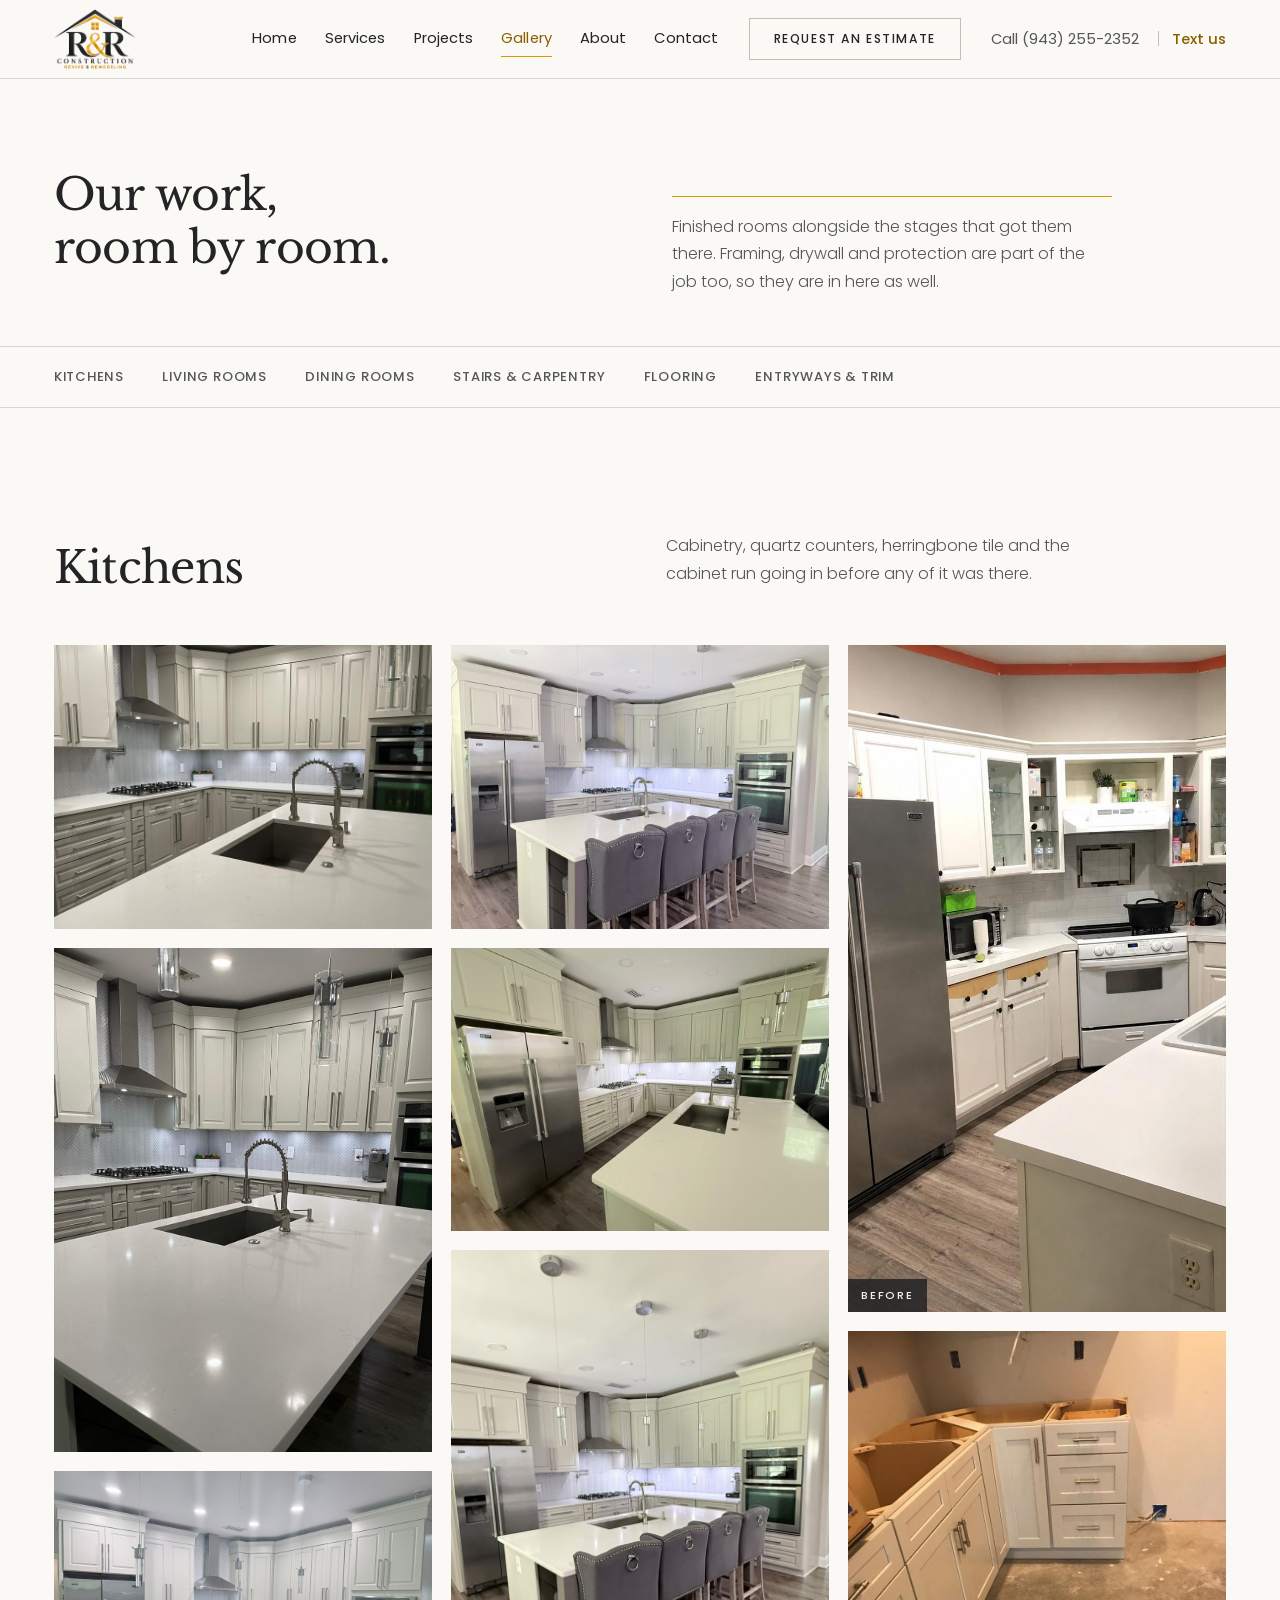
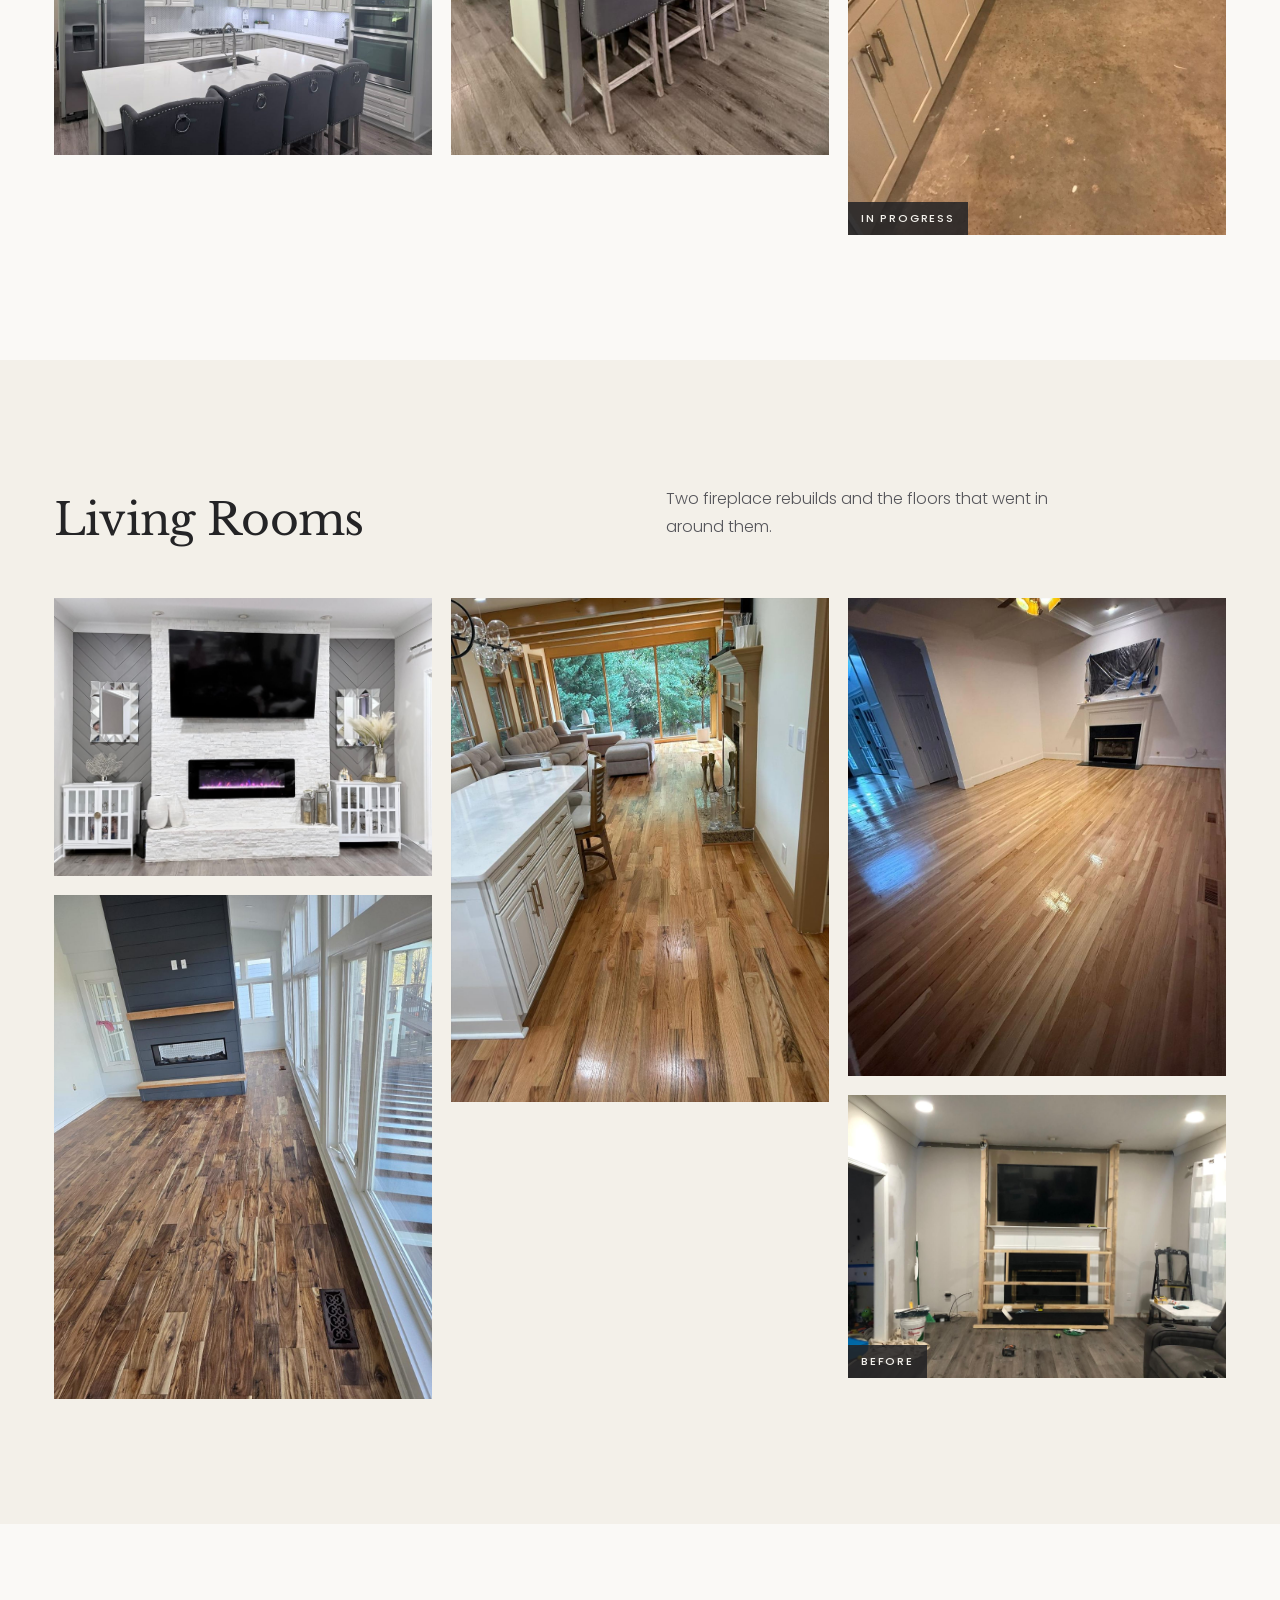
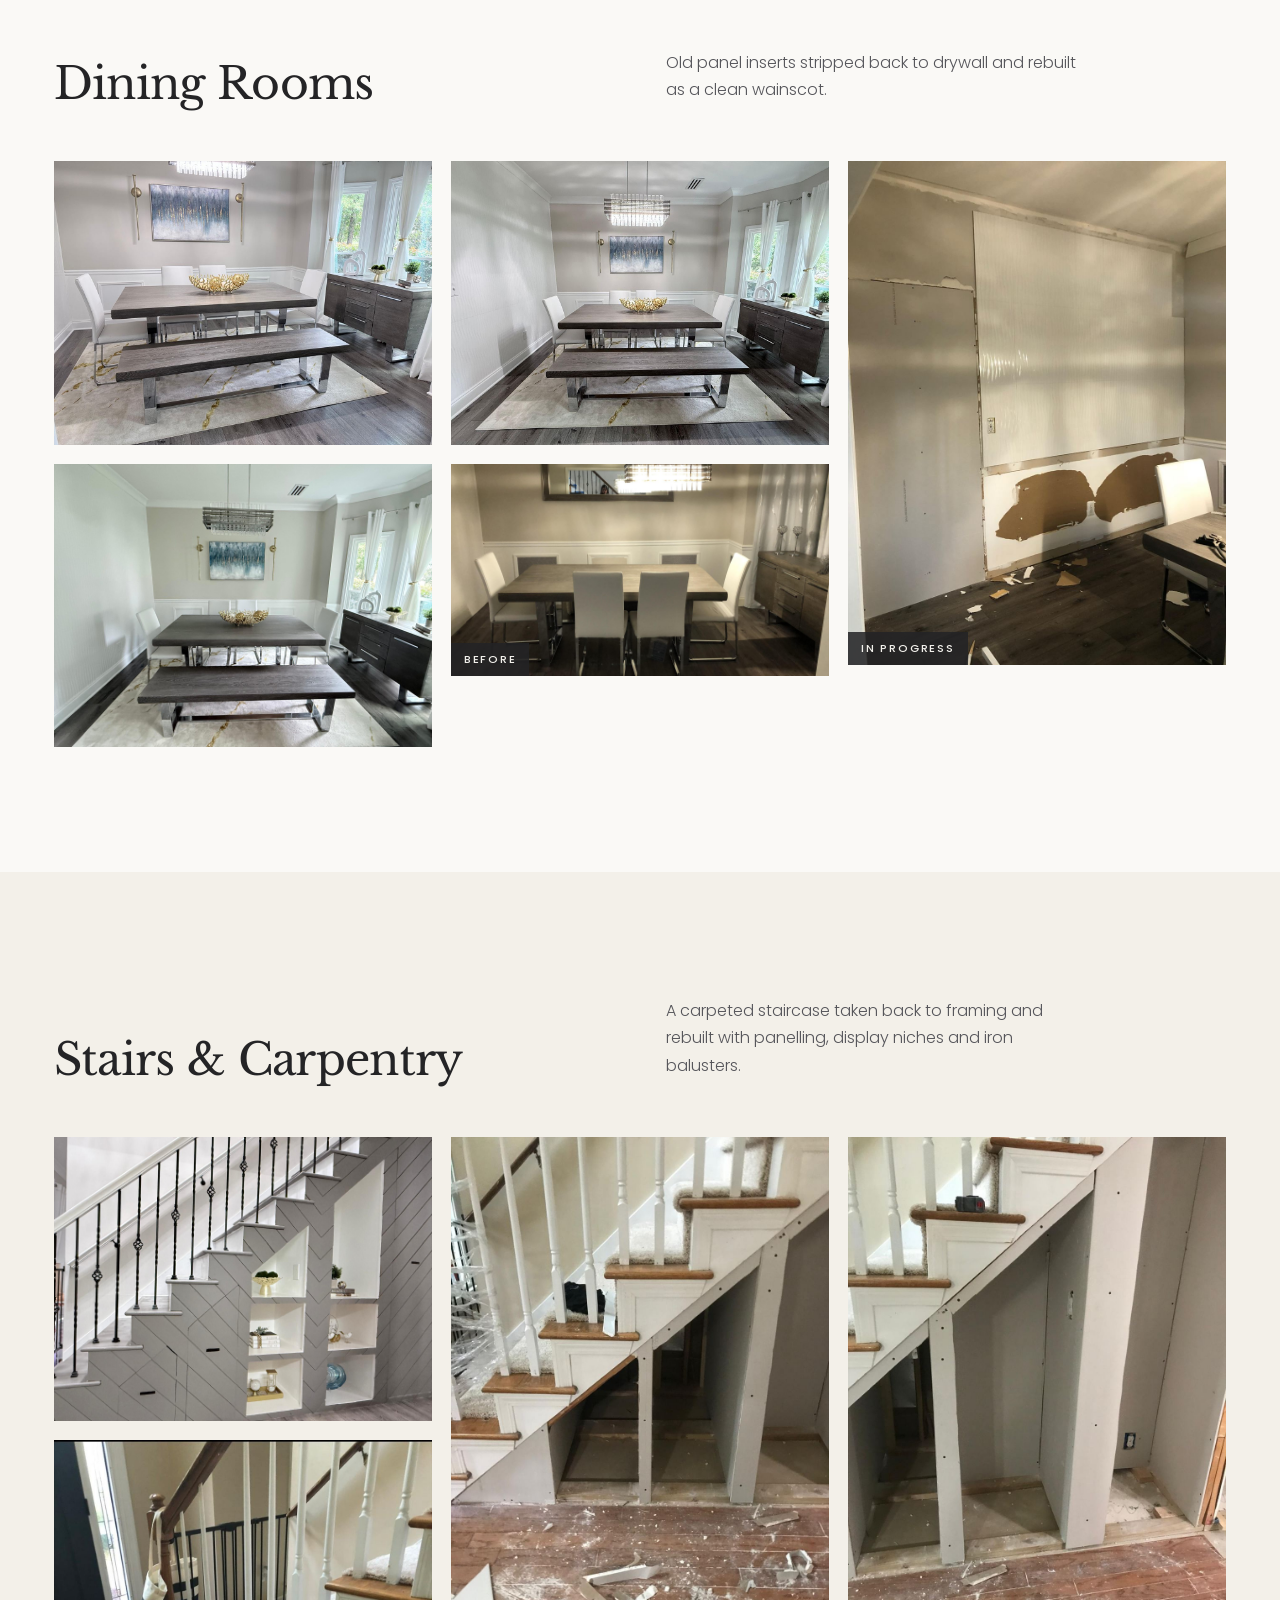
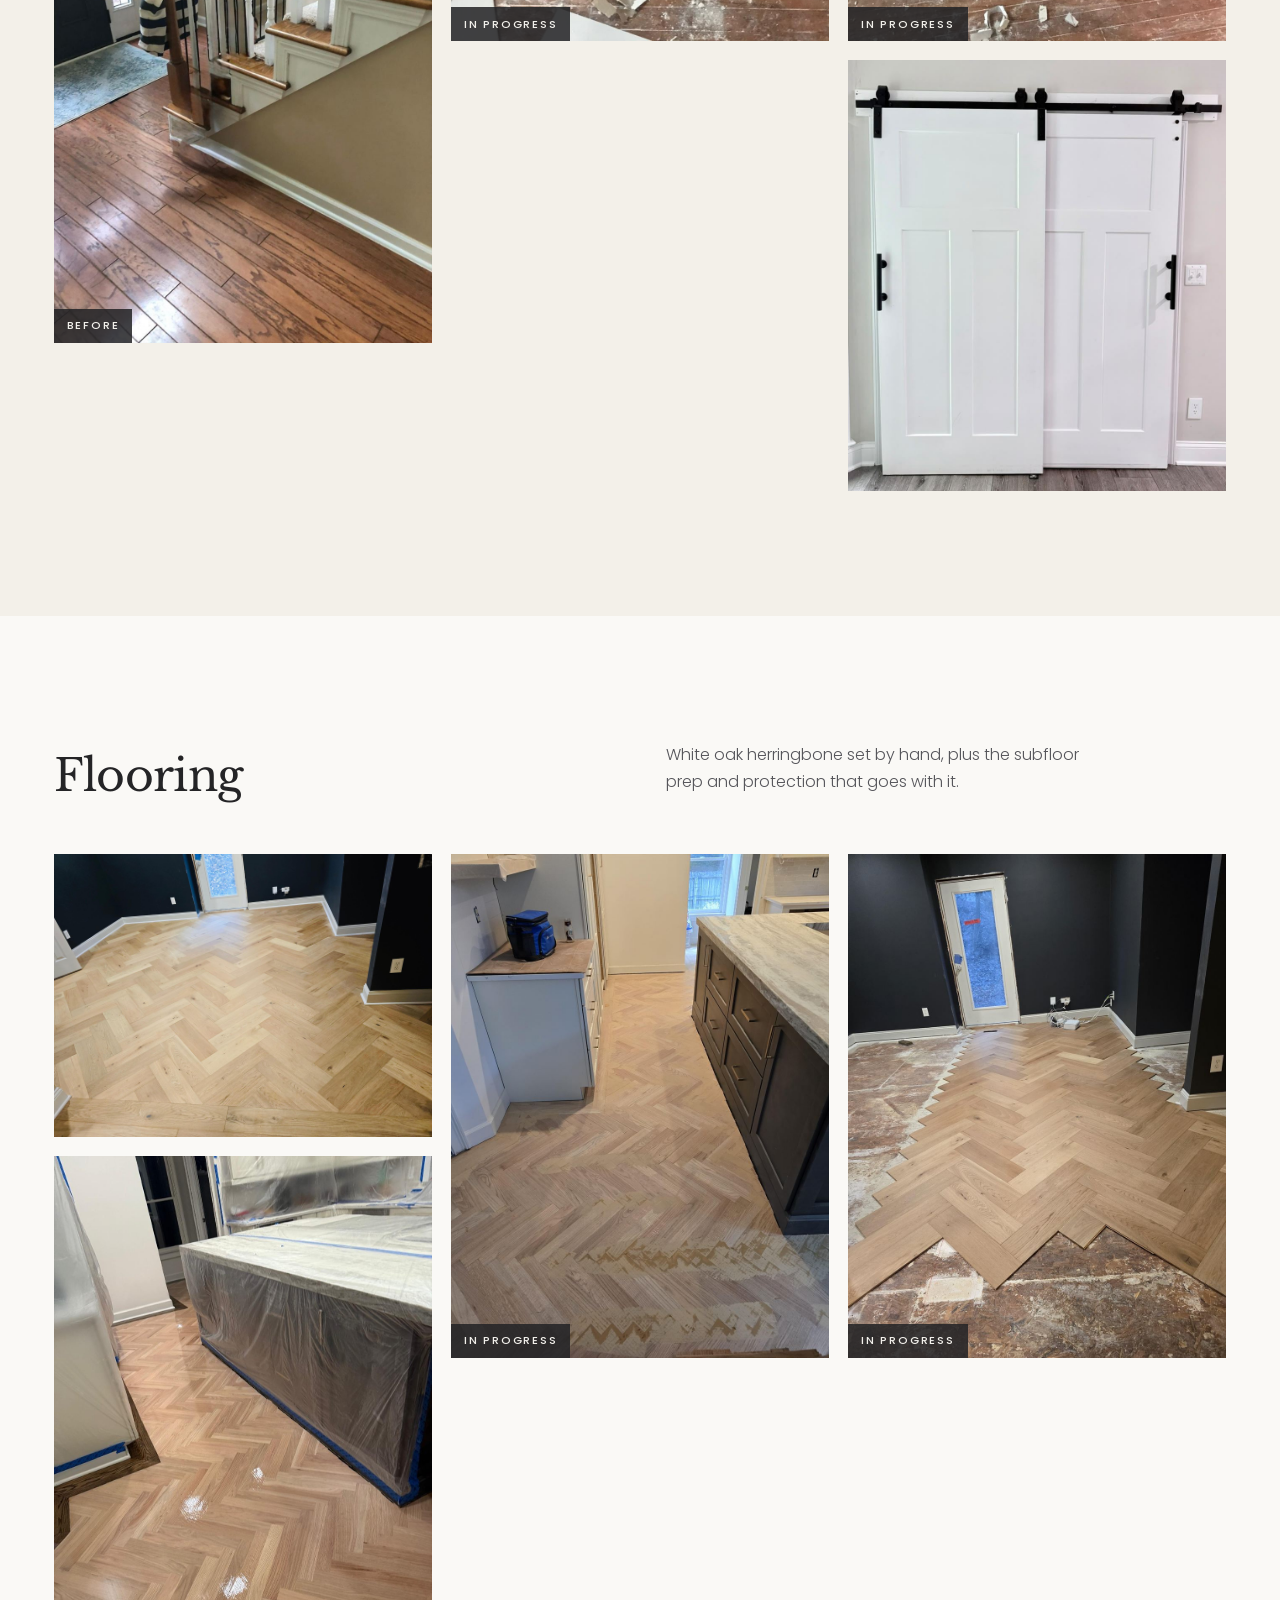
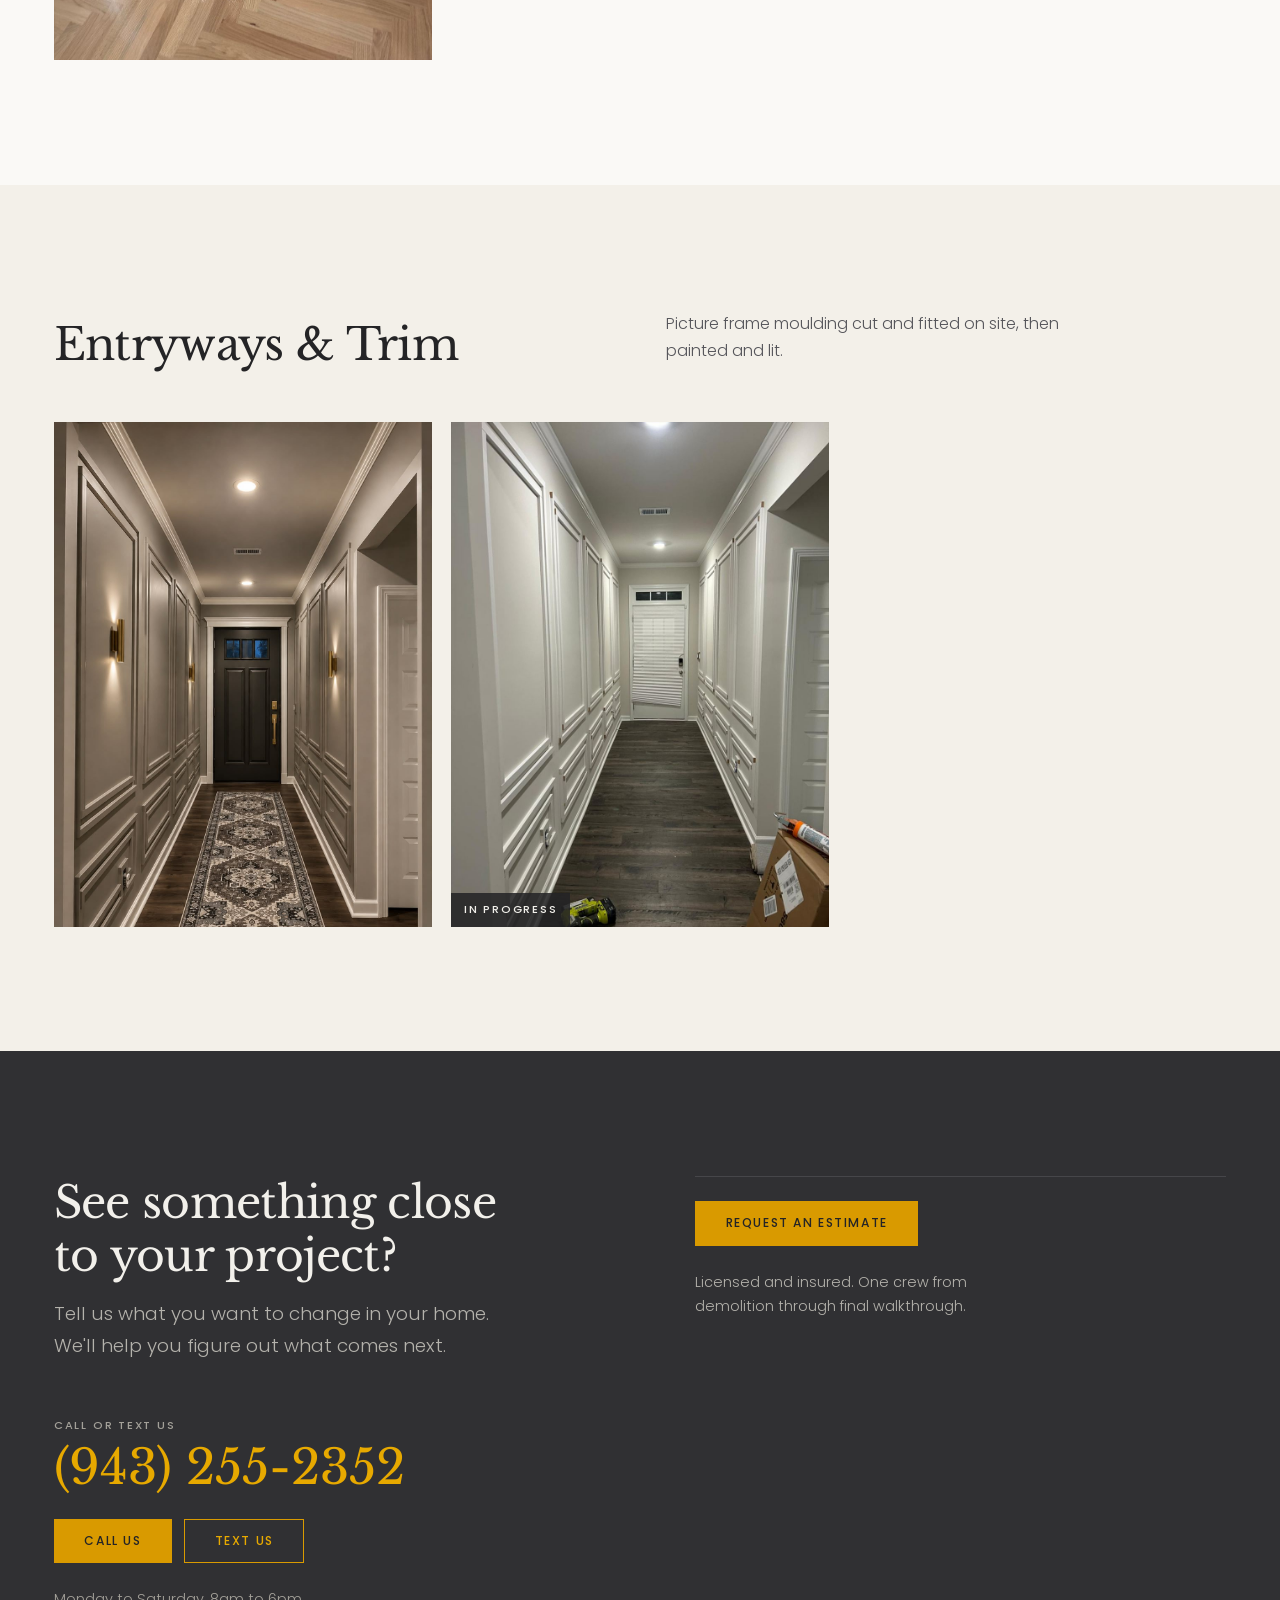
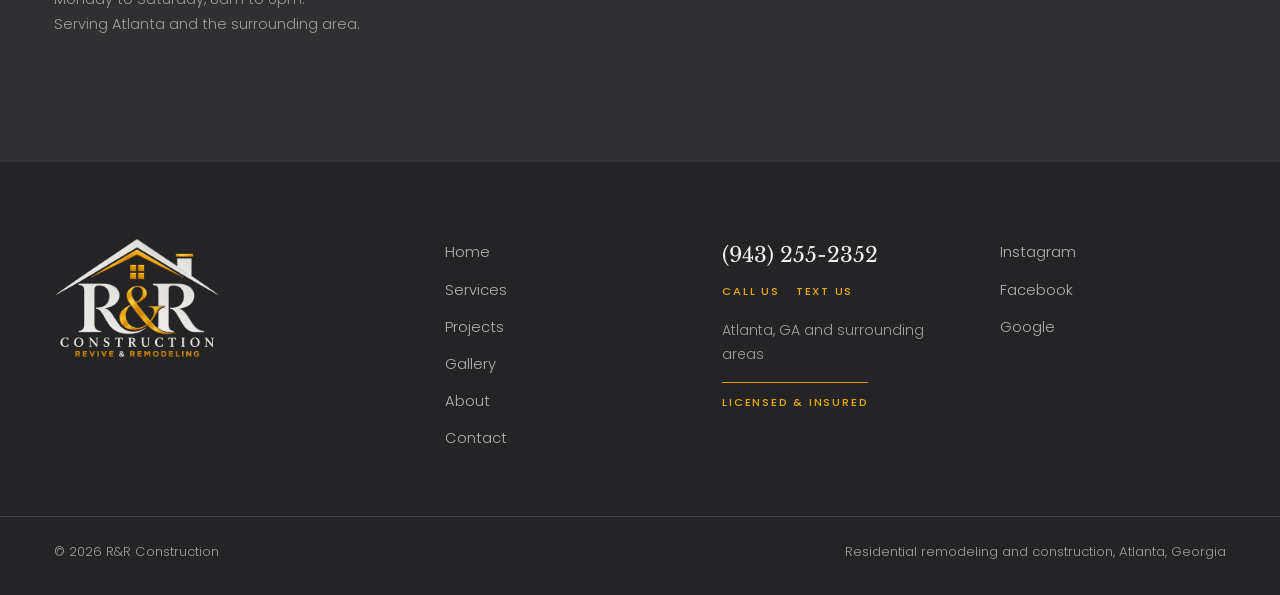
==== gallery.html @ c8d2b0c2 "Build the R&R Construction site Static marketing site for a residential remodeling contractor in Atl" ====
<!DOCTYPE html>
<html lang="en">
<head>
<meta charset="utf-8">
<meta name="viewport" content="width=device-width, initial-scale=1">
<title>Gallery | R&amp;R Construction, Atlanta GA</title>
<meta name="description" content="Kitchens, living rooms, dining rooms, stairs, carpentry and flooring completed by R&amp;R Construction across Atlanta and the surrounding area.">
<meta name="theme-color" content="#242426">
<link rel="canonical" href="https://www.rrconstruction-atlanta.com/gallery.html">

<meta property="og:type" content="website">
<meta property="og:title" content="Gallery | R&amp;R Construction, Atlanta GA">
<meta property="og:description" content="Finished work and work in progress, grouped by room.">
<meta property="og:image" content="assets/img/logo/og-card.png">
<meta property="og:image:width" content="1200">
<meta property="og:image:height" content="630">
<meta name="twitter:card" content="summary_large_image">

<link rel="icon" href="assets/img/favicon.svg" type="image/svg+xml">

<link rel="preconnect" href="https://fonts.googleapis.com">
<link rel="preconnect" href="https://fonts.gstatic.com" crossorigin>
<link rel="stylesheet" href="https://fonts.googleapis.com/css2?family=Libre+Baskerville:ital,wght@0,400;0,700;1,400&amp;family=Poppins:wght@300;400;500;600&amp;display=swap">

<link rel="stylesheet" href="assets/css/tokens.css">
<link rel="stylesheet" href="assets/css/base.css">
<link rel="stylesheet" href="assets/css/components.css">
<link rel="stylesheet" href="assets/css/sections.css">
<link rel="stylesheet" href="assets/css/gallery.css">

<script>document.documentElement.classList.add('js');</script>
</head>

<body>

<!-- Intro. Shown once per session, so arriving here from the home
     page does not replay it. See index.html for the full note. -->
<div class="intro" data-intro aria-hidden="true">
  <div class="intro__inner">
    <img class="intro__logo" src="assets/img/logo/rr-logo.png" alt=""
         width="700" height="504" fetchpriority="high" decoding="async">
    <p class="intro__line" data-intro-line>Letting the paint dry.</p>
    <div class="intro__rule">
      <span class="intro__fill" data-intro-fill></span>
    </div>
  </div>
</div>

<a class="skip-link" href="#main">Skip to content</a>

<header class="site-header is-scrolled" id="siteHeader" data-header data-header-static>
  <div class="site-header__inner">

    <a class="logo" href="index.html" aria-label="R&amp;R Construction, home">
      <img src="assets/img/logo/rr-logo.png" alt=""
           width="700" height="504" decoding="async">
    </a>

    <nav class="nav" id="primaryNav" aria-label="Primary">
      <ul class="nav__list">
        <li><a class="nav__link" href="index.html">Home</a></li>
        <li><a class="nav__link" href="index.html#services">Services</a></li>
        <li><a class="nav__link" href="index.html#projects">Projects</a></li>
        <li><a class="nav__link is-current" href="gallery.html" aria-current="page">Gallery</a></li>
        <li><a class="nav__link" href="index.html#about">About</a></li>
        <li><a class="nav__link" href="index.html#contact">Contact</a></li>
      </ul>
      <a class="btn btn--ghost nav__cta" href="index.html#contact">Request an Estimate</a>
      <span class="nav__reach">
        <a class="nav__phone" href="tel:+19432552352">Call (943) 255-2352</a>
        <a class="nav__phone nav__phone--sms" href="sms:+19432552352">Text us</a>
      </span>
    </nav>

    <button class="nav-toggle" type="button" aria-expanded="false" aria-controls="primaryNav" data-nav-toggle>
      <span class="nav-toggle__bars" aria-hidden="true"><i></i><i></i><i></i></span>
      <span class="visually-hidden" data-nav-label>Open menu</span>
    </button>

  </div>
</header>

<main id="main">

  <!-- ============================================================
       PAGE HEAD
       ============================================================ -->
  <section class="gal-head" aria-labelledby="gal-title">
    <div class="container gal-head__inner">
      <h1 class="gal-head__title" id="gal-title" data-reveal>Our work, room by room.</h1>
      <div class="gal-head__body">
        <span class="rule" data-rule></span>
        <p data-reveal data-reveal-delay="1">
          Finished rooms alongside the stages that got them there. Framing, drywall and
          protection are part of the job too, so they are in here as well.
        </p>
      </div>
    </div>
  </section>

  <!-- Jump index -->
  <nav class="gal-index" aria-label="Gallery sections">
    <div class="container">
      <ul>
        <li><a href="#kitchens">Kitchens</a></li>
        <li><a href="#living">Living Rooms</a></li>
        <li><a href="#dining">Dining Rooms</a></li>
        <li><a href="#carpentry">Stairs &amp; Carpentry</a></li>
        <li><a href="#flooring">Flooring</a></li>
        <li><a href="#entry">Entryways &amp; Trim</a></li>
      </ul>
    </div>
  </nav>


  <!-- ============================================================
       KITCHENS
       ============================================================ -->
  <section class="section gal-group" id="kitchens" aria-labelledby="kitchens-title">
    <div class="container">
      <div class="gal-group__head">
        <h2 class="gal-group__title" id="kitchens-title" data-reveal>Kitchens</h2>
        <p class="gal-group__note" data-reveal data-reveal-delay="1">
          Cabinetry, quartz counters, herringbone tile and the cabinet run going in before any
          of it was there.
        </p>
      </div>

      <ul class="gal-grid" data-lightbox-group="Kitchens">
        <li class="gal-item">
          <button type="button" class="gal-tile" data-lightbox
                  data-full="assets/img/photos/service-kitchen.jpg"
                  data-caption="Quartz island with an undermount sink and herringbone tile backsplash">
            <img src="assets/img/photos/service-kitchen.jpg"
                 alt="Quartz island with an undermount sink and herringbone tile backsplash"
                 width="1600" height="1200" loading="lazy" decoding="async">
          </button>
        </li>
        <li class="gal-item">
          <button type="button" class="gal-tile" data-lightbox
                  data-full="assets/img/photos/about-kitchen.jpg"
                  data-caption="Glass pendants over the island, looking back at the range wall">
            <img src="assets/img/photos/about-kitchen.jpg"
                 alt="Glass pendants over the island, looking back at the range wall"
                 width="975" height="1300" loading="lazy" decoding="async">
          </button>
        </li>
        <li class="gal-item">
          <button type="button" class="gal-tile" data-lightbox
                  data-full="assets/img/photos/project-kitchen.jpg"
                  data-caption="Finished kitchen with painted cabinetry and stainless double ovens">
            <img src="assets/img/photos/project-kitchen.jpg"
                 alt="Finished kitchen with painted cabinetry and stainless double ovens"
                 width="1024" height="768" loading="lazy" decoding="async">
          </button>
        </li>
        <li class="gal-item">
          <button type="button" class="gal-tile" data-lightbox
                  data-full="assets/img/gallery/kitchen-02.jpg"
                  data-caption="The same kitchen from the dining side">
            <img src="assets/img/gallery/kitchen-02.jpg"
                 alt="The same kitchen from the dining side"
                 width="1024" height="768" loading="lazy" decoding="async">
          </button>
        </li>
        <li class="gal-item">
          <button type="button" class="gal-tile" data-lightbox
                  data-full="assets/img/gallery/kitchen-03.jpg"
                  data-caption="Peninsula and range wall, with the double ovens on the right">
            <img src="assets/img/gallery/kitchen-03.jpg"
                 alt="Peninsula and range wall, with the double ovens on the right"
                 width="1024" height="768" loading="lazy" decoding="async">
          </button>
        </li>
        <li class="gal-item">
          <button type="button" class="gal-tile" data-lightbox
                  data-full="assets/img/gallery/kitchen-04.jpg"
                  data-caption="Island seating and pendant lighting">
            <img src="assets/img/gallery/kitchen-04.jpg"
                 alt="Island seating and pendant lighting"
                 width="768" height="1024" loading="lazy" decoding="async">
          </button>
        </li>
        <li class="gal-item">
          <button type="button" class="gal-tile" data-lightbox
                  data-full="assets/img/gallery/kitchen-06-before.jpg"
                  data-caption="Before: dated cabinets, laminate counters and a painted accent stripe"
                  data-tag="Before">
            <img src="assets/img/gallery/kitchen-06-before.jpg"
                 alt="Before: dated cabinets, laminate counters and a painted accent stripe"
                 width="680" height="1200" loading="lazy" decoding="async">
            <span class="gal-tile__tag">Before</span>
          </button>
        </li>
        <li class="gal-item">
          <button type="button" class="gal-tile" data-lightbox
                  data-full="assets/img/gallery/kitchen-07-install.jpg"
                  data-caption="Base cabinets set and levelled, waiting on the countertop template"
                  data-tag="In progress">
            <img src="assets/img/gallery/kitchen-07-install.jpg"
                 alt="Base cabinets set and levelled, waiting on the countertop template"
                 width="900" height="1200" loading="lazy" decoding="async">
            <span class="gal-tile__tag">In progress</span>
          </button>
        </li>
      </ul>
    </div>
  </section>


  <!-- ============================================================
       LIVING ROOMS
       ============================================================ -->
  <section class="section gal-group gal-group--alt" id="living" aria-labelledby="living-title">
    <div class="container">
      <div class="gal-group__head">
        <h2 class="gal-group__title" id="living-title" data-reveal>Living Rooms</h2>
        <p class="gal-group__note" data-reveal data-reveal-delay="1">
          Two fireplace rebuilds and the floors that went in around them.
        </p>
      </div>

      <ul class="gal-grid" data-lightbox-group="Living Rooms">
        <li class="gal-item">
          <button type="button" class="gal-tile" data-lightbox
                  data-full="assets/img/photos/ba-fireplace-after.jpg"
                  data-caption="Stacked stone chimney breast with a linear insert and chevron panelled walls">
            <img src="assets/img/photos/ba-fireplace-after.jpg"
                 alt="Stacked stone chimney breast with a linear insert and chevron panelled walls"
                 width="1600" height="1177" loading="lazy" decoding="async">
          </button>
        </li>
        <li class="gal-item">
          <button type="button" class="gal-tile" data-lightbox
                  data-full="assets/img/photos/project-greatroom.jpg"
                  data-caption="Great room with a charcoal shiplap surround, timber mantel and acacia flooring">
            <img src="assets/img/photos/project-greatroom.jpg"
                 alt="Great room with a charcoal shiplap surround, timber mantel and acacia flooring"
                 width="1050" height="1400" loading="lazy" decoding="async">
          </button>
        </li>
        <li class="gal-item">
          <button type="button" class="gal-tile" data-lightbox
                  data-full="assets/img/photos/about-living.jpg"
                  data-caption="Open living and kitchen with refinished red oak and a wall of windows">
            <img src="assets/img/photos/about-living.jpg"
                 alt="Open living and kitchen with refinished red oak and a wall of windows"
                 width="975" height="1300" loading="lazy" decoding="async">
          </button>
        </li>
        <li class="gal-item">
          <button type="button" class="gal-tile" data-lightbox
                  data-full="assets/img/gallery/living-04.jpg"
                  data-caption="Red oak refinished and sealed, room ready to be furnished">
            <img src="assets/img/gallery/living-04.jpg"
                 alt="Red oak refinished and sealed, room ready to be furnished"
                 width="949" height="1200" loading="lazy" decoding="async">
          </button>
        </li>
        <li class="gal-item">
          <button type="button" class="gal-tile" data-lightbox
                  data-full="assets/img/photos/ba-fireplace-before.jpg"
                  data-caption="Before: the original brass surround and builder mantel, framing started"
                  data-tag="Before">
            <img src="assets/img/photos/ba-fireplace-before.jpg"
                 alt="Before: the original brass surround and builder mantel, framing started"
                 width="1600" height="1200" loading="lazy" decoding="async">
            <span class="gal-tile__tag">Before</span>
          </button>
        </li>
      </ul>
    </div>
  </section>


  <!-- ============================================================
       DINING ROOMS
       ============================================================ -->
  <section class="section gal-group" id="dining" aria-labelledby="dining-title">
    <div class="container">
      <div class="gal-group__head">
        <h2 class="gal-group__title" id="dining-title" data-reveal>Dining Rooms</h2>
        <p class="gal-group__note" data-reveal data-reveal-delay="1">
          Old panel inserts stripped back to drywall and rebuilt as a clean wainscot.
        </p>
      </div>

      <ul class="gal-grid" data-lightbox-group="Dining Rooms">
        <li class="gal-item">
          <button type="button" class="gal-tile" data-lightbox
                  data-full="assets/img/gallery/dining-01.jpg"
                  data-caption="Finished dining room with new wainscot, brass sconces and a linear chandelier">
            <img src="assets/img/gallery/dining-01.jpg"
                 alt="Finished dining room with new wainscot, brass sconces and a linear chandelier"
                 width="1200" height="900" loading="lazy" decoding="async">
          </button>
        </li>
        <li class="gal-item">
          <button type="button" class="gal-tile" data-lightbox
                  data-full="assets/img/photos/ba-dining-after.jpg"
                  data-caption="Head on, with the sideboard wall on the right">
            <img src="assets/img/photos/ba-dining-after.jpg"
                 alt="Head on, with the sideboard wall on the right"
                 width="1600" height="1200" loading="lazy" decoding="async">
          </button>
        </li>
        <li class="gal-item">
          <button type="button" class="gal-tile" data-lightbox
                  data-full="assets/img/gallery/dining-02.jpg"
                  data-caption="Wide view toward the bay window">
            <img src="assets/img/gallery/dining-02.jpg"
                 alt="Wide view toward the bay window"
                 width="1200" height="900" loading="lazy" decoding="async">
          </button>
        </li>
        <li class="gal-item">
          <button type="button" class="gal-tile" data-lightbox
                  data-full="assets/img/photos/ba-dining-before.jpg"
                  data-caption="Before: the original panel inserts and plain mirror"
                  data-tag="Before">
            <img src="assets/img/photos/ba-dining-before.jpg"
                 alt="Before: the original panel inserts and plain mirror"
                 width="1600" height="900" loading="lazy" decoding="async">
            <span class="gal-tile__tag">Before</span>
          </button>
        </li>
        <li class="gal-item">
          <button type="button" class="gal-tile" data-lightbox
                  data-full="assets/img/gallery/dining-04-demo.jpg"
                  data-caption="Wall stripped and new board hung, ready for tape and trim"
                  data-tag="In progress">
            <img src="assets/img/gallery/dining-04-demo.jpg"
                 alt="Wall stripped and new board hung, ready for tape and trim"
                 width="900" height="1200" loading="lazy" decoding="async">
            <span class="gal-tile__tag">In progress</span>
          </button>
        </li>
      </ul>
    </div>
  </section>


  <!-- ============================================================
       STAIRS & CARPENTRY
       ============================================================ -->
  <section class="section gal-group gal-group--alt" id="carpentry" aria-labelledby="carpentry-title">
    <div class="container">
      <div class="gal-group__head">
        <h2 class="gal-group__title" id="carpentry-title" data-reveal>Stairs &amp; Carpentry</h2>
        <p class="gal-group__note" data-reveal data-reveal-delay="1">
          A carpeted staircase taken back to framing and rebuilt with panelling, display niches
          and iron balusters.
        </p>
      </div>

      <ul class="gal-grid" data-lightbox-group="Stairs and Carpentry">
        <li class="gal-item">
          <button type="button" class="gal-tile" data-lightbox
                  data-full="assets/img/photos/service-carpentry.jpg"
                  data-caption="Chevron panelled staircase wall with built in niches and iron balusters">
            <img src="assets/img/photos/service-carpentry.jpg"
                 alt="Chevron panelled staircase wall with built in niches and iron balusters"
                 width="1600" height="1200" loading="lazy" decoding="async">
          </button>
        </li>
        <li class="gal-item">
          <button type="button" class="gal-tile" data-lightbox
                  data-full="assets/img/gallery/carpentry-05-before.jpg"
                  data-caption="Before: oak handrail, turned spindles and carpeted treads"
                  data-tag="Before">
            <img src="assets/img/gallery/carpentry-05-before.jpg"
                 alt="Before: oak handrail, turned spindles and carpeted treads"
                 width="902" height="1200" loading="lazy" decoding="async">
            <span class="gal-tile__tag">Before</span>
          </button>
        </li>
        <li class="gal-item">
          <button type="button" class="gal-tile" data-lightbox
                  data-full="assets/img/gallery/carpentry-04.jpg"
                  data-caption="Skirt opened up and the understair space framed out"
                  data-tag="In progress">
            <img src="assets/img/gallery/carpentry-04.jpg"
                 alt="Skirt opened up and the understair space framed out"
                 width="900" height="1200" loading="lazy" decoding="async">
            <span class="gal-tile__tag">In progress</span>
          </button>
        </li>
        <li class="gal-item">
          <button type="button" class="gal-tile" data-lightbox
                  data-full="assets/img/gallery/carpentry-03.jpg"
                  data-caption="Niches boarded and taped before the panelling goes on"
                  data-tag="In progress">
            <img src="assets/img/gallery/carpentry-03.jpg"
                 alt="Niches boarded and taped before the panelling goes on"
                 width="900" height="1200" loading="lazy" decoding="async">
            <span class="gal-tile__tag">In progress</span>
          </button>
        </li>
        <li class="gal-item">
          <button type="button" class="gal-tile" data-lightbox
                  data-full="assets/img/gallery/carpentry-02.jpg"
                  data-caption="Double sliding barn doors on black track hardware">
            <img src="assets/img/gallery/carpentry-02.jpg"
                 alt="Double sliding barn doors on black track hardware"
                 width="898" height="1024" loading="lazy" decoding="async">
          </button>
        </li>
      </ul>
    </div>
  </section>


  <!-- ============================================================
       FLOORING
       ============================================================ -->
  <section class="section gal-group" id="flooring" aria-labelledby="flooring-title">
    <div class="container">
      <div class="gal-group__head">
        <h2 class="gal-group__title" id="flooring-title" data-reveal>Flooring</h2>
        <p class="gal-group__note" data-reveal data-reveal-delay="1">
          White oak herringbone set by hand, plus the subfloor prep and protection that goes
          with it.
        </p>
      </div>

      <ul class="gal-grid" data-lightbox-group="Flooring">
        <li class="gal-item">
          <button type="button" class="gal-tile" data-lightbox
                  data-full="assets/img/photos/project-flooring.jpg"
                  data-caption="Finished white oak herringbone against deep navy walls">
            <img src="assets/img/photos/project-flooring.jpg"
                 alt="Finished white oak herringbone against deep navy walls"
                 width="1600" height="1200" loading="lazy" decoding="async">
          </button>
        </li>
        <li class="gal-item">
          <button type="button" class="gal-tile" data-lightbox
                  data-full="assets/img/photos/why-protection.jpg"
                  data-caption="Floor down, cabinetry sealed in sheeting and taped off">
            <img src="assets/img/photos/why-protection.jpg"
                 alt="Floor down, cabinetry sealed in sheeting and taped off"
                 width="975" height="1300" loading="lazy" decoding="async">
          </button>
        </li>
        <li class="gal-item">
          <button type="button" class="gal-tile" data-lightbox
                  data-full="assets/img/gallery/flooring-03.jpg"
                  data-caption="Herringbone running out from the island, still to be finished"
                  data-tag="In progress">
            <img src="assets/img/gallery/flooring-03.jpg"
                 alt="Herringbone running out from the island, still to be finished"
                 width="900" height="1200" loading="lazy" decoding="async">
            <span class="gal-tile__tag">In progress</span>
          </button>
        </li>
        <li class="gal-item">
          <button type="button" class="gal-tile" data-lightbox
                  data-full="assets/img/gallery/flooring-04.jpg"
                  data-caption="Pattern set out over the old subfloor before it was cut in"
                  data-tag="In progress">
            <img src="assets/img/gallery/flooring-04.jpg"
                 alt="Pattern set out over the old subfloor before it was cut in"
                 width="900" height="1200" loading="lazy" decoding="async">
            <span class="gal-tile__tag">In progress</span>
          </button>
        </li>
      </ul>
    </div>
  </section>


  <!-- ============================================================
       ENTRYWAYS & TRIM
       ============================================================ -->
  <section class="section gal-group gal-group--alt" id="entry" aria-labelledby="entry-title">
    <div class="container">
      <div class="gal-group__head">
        <h2 class="gal-group__title" id="entry-title" data-reveal>Entryways &amp; Trim</h2>
        <p class="gal-group__note" data-reveal data-reveal-delay="1">
          Picture frame moulding cut and fitted on site, then painted and lit.
        </p>
      </div>

      <ul class="gal-grid" data-lightbox-group="Entryways and Trim">
        <li class="gal-item">
          <button type="button" class="gal-tile" data-lightbox
                  data-full="assets/img/photos/hero-hallway.jpg"
                  data-caption="Finished hallway with picture frame moulding, brass sconces and a dark door">
            <img src="assets/img/photos/hero-hallway.jpg"
                 alt="Finished hallway with picture frame moulding, brass sconces and a dark door"
                 width="1086" height="1448" loading="lazy" decoding="async">
          </button>
        </li>
        <li class="gal-item">
          <button type="button" class="gal-tile" data-lightbox
                  data-full="assets/img/gallery/entry-02.jpg"
                  data-caption="The same hallway with the moulding up and filled, before paint"
                  data-tag="In progress">
            <img src="assets/img/gallery/entry-02.jpg"
                 alt="The same hallway with the moulding up and filled, before paint"
                 width="900" height="1200" loading="lazy" decoding="async">
            <span class="gal-tile__tag">In progress</span>
          </button>
        </li>
      </ul>
    </div>
  </section>


  <!-- ============================================================
       CLOSING CTA
       ============================================================ -->
  <section class="section contact" aria-labelledby="gal-cta-title">
    <div class="container contact__grid">
      <div class="contact__pitch">
        <h2 class="contact__title" id="gal-cta-title" data-reveal>See something close to your project?</h2>
        <p class="contact__lead" data-reveal data-reveal-delay="1">
          Tell us what you want to change in your home. We'll help you figure out what comes next.
        </p>

        <div class="contact__reach" data-reveal data-reveal-delay="2">
          <a class="contact__phone" href="tel:+19432552352">
            <span class="contact__phone-label">Call or text us</span>
            <span class="contact__phone-number">(943) 255-2352</span>
          </a>
          <div class="contact__reach-actions">
            <a class="btn btn--gold" href="tel:+19432552352">Call us</a>
            <a class="btn btn--outline-gold" href="sms:+19432552352">Text us</a>
          </div>
        </div>

        <p class="contact__hours" data-reveal data-reveal-delay="3">
          Monday to Saturday, 8am to 6pm. Serving Atlanta and the surrounding area.
        </p>
      </div>

      <div class="gal-cta__aside">
        <a class="btn btn--gold gal-cta__btn" href="index.html#contact">Request an Estimate</a>
        <p class="gal-cta__note">
          Licensed and insured. One crew from demolition through final walkthrough.
        </p>
      </div>
    </div>
  </section>

</main>


<footer class="site-footer">
  <div class="container site-footer__inner">

    <div class="site-footer__brand">
      <a class="logo logo--stacked" href="index.html" aria-label="R&amp;R Construction, home">
        <img src="assets/img/logo/rr-logo-light.png" alt=""
             width="420" height="302" loading="lazy" decoding="async">
      </a>
    </div>

    <nav class="site-footer__nav" aria-label="Footer">
      <ul>
        <li><a href="index.html">Home</a></li>
        <li><a href="index.html#services">Services</a></li>
        <li><a href="index.html#projects">Projects</a></li>
        <li><a href="gallery.html">Gallery</a></li>
        <li><a href="index.html#about">About</a></li>
        <li><a href="index.html#contact">Contact</a></li>
      </ul>
    </nav>

    <address class="site-footer__contact">
      <a class="site-footer__phone" href="tel:+19432552352">(943) 255-2352</a>
      <span class="site-footer__reach">
        <a href="tel:+19432552352">Call us</a>
        <a href="sms:+19432552352">Text us</a>
      </span>
      <span class="site-footer__place">Atlanta, GA and surrounding areas</span>
      <span class="site-footer__badge">Licensed &amp; Insured</span>
    </address>

    <ul class="site-footer__social">
      <li><a href="#" rel="noopener">Instagram</a></li>
      <li><a href="#" rel="noopener">Facebook</a></li>
      <li><a href="#" rel="noopener">Google</a></li>
    </ul>

  </div>

  <div class="container site-footer__base">
    <p>&copy; <span data-year>2026</span> R&amp;R Construction</p>
    <p>Residential remodeling and construction, Atlanta, Georgia</p>
  </div>
</footer>


<!-- ============================================================
     LIGHTBOX
     Built once here and reused by every tile on the page.
     ============================================================ -->
<div class="lightbox" data-lightbox-dialog role="dialog" aria-modal="true" aria-label="Photograph viewer" hidden>
  <div class="lightbox__backdrop" data-lightbox-close></div>

  <div class="lightbox__stage">
    <figure class="lightbox__figure">
      <img class="lightbox__img" data-lightbox-img src="" alt="">
      <figcaption class="lightbox__caption">
        <span class="lightbox__group" data-lightbox-groupname></span>
        <span class="lightbox__text" data-lightbox-caption></span>
        <span class="lightbox__count" data-lightbox-count></span>
      </figcaption>
    </figure>
  </div>

  <button class="lightbox__btn lightbox__btn--close" type="button" data-lightbox-close aria-label="Close viewer">
    <span aria-hidden="true"></span>
  </button>
  <button class="lightbox__btn lightbox__btn--prev" type="button" data-lightbox-prev aria-label="Previous photograph">
    <span aria-hidden="true"></span>
  </button>
  <button class="lightbox__btn lightbox__btn--next" type="button" data-lightbox-next aria-label="Next photograph">
    <span aria-hidden="true"></span>
  </button>
</div>

<script src="assets/js/main.js" defer></script>
</body>
</html>
---- assets/css/tokens.css ----
/* ============================================================
   R&R Construction / design tokens
   Everything below is the single source of truth for colour,
   type, spacing, motion and layout. Change values here, not
   inside components.
   ============================================================ */

:root {

  /* ---------- Colour (taken from the logo) ---------- */
  --c-black:        #242426;   /* primary black   */
  --c-charcoal:     #303033;   /* charcoal        */
  --c-gold:         #D99A00;   /* warm gold       */
  --c-gold-rich:    #E7A900;   /* rich gold       */
  --c-white:        #FAF9F6;   /* warm white      */
  --c-cream:        #F3F0E9;   /* soft cream      */
  --c-gray:         #E7E3DC;   /* light warm gray */

  /* Derived tone, not from the logo.
     Warm gold on a light background only reaches 2.1:1, which fails
     contrast for text. This darker gold hits 5.3:1 on warm white and
     is used wherever gold needs to carry readable text on light. */
  --c-gold-deep:    #8A5F00;

  /* Ink
     The two "mute" tones carry small labels (11px to 14px), so they are
     tuned to clear 4.5:1 against the *worst* surface they land on, not
     the most common one: --ink-mute against soft cream, and
     --ink-on-dark-mute against charcoal rather than black. */
  --ink:            var(--c-black);
  --ink-soft:       #55555A;   /* 6.4:1 on cream  */
  --ink-mute:       #63636A;   /* 5.3:1 on cream  */
  --ink-on-dark:        #F2F0EB;
  --ink-on-dark-soft:   #B4B2AC;   /* 6.1:1 on charcoal */
  --ink-on-dark-mute:   #A3A099;   /* 5.0:1 on charcoal */

  /* Hairlines */
  --line:           #D9D5CC;
  --line-strong:    #C4BFB4;
  --line-on-dark:   #46464A;
  --line-gold:      var(--c-gold);

  /* Surfaces */
  --bg:             var(--c-white);
  --bg-alt:         var(--c-cream);
  --bg-band:        var(--c-gray);
  --bg-dark:        var(--c-charcoal);
  --bg-darker:      var(--c-black);

  /* ---------- Type ---------- */
  --font-display: "Libre Baskerville", "Iowan Old Style", Georgia, "Times New Roman", serif;
  --font-body:    "Poppins", "Segoe UI", system-ui, -apple-system, sans-serif;

  --fs-display: clamp(2.35rem, 1.15rem + 3.6vw, 4.15rem);
  --fs-h2:      clamp(1.8rem,  1.24rem + 1.9vw, 2.8rem);
  --fs-h3:      clamp(1.3rem,  1.1rem  + 0.85vw, 1.85rem);
  --fs-h4:      clamp(1.05rem, 0.99rem + 0.24vw, 1.2rem);
  --fs-quote:   clamp(1.25rem, 0.98rem + 1.15vw, 2rem);
  --fs-lead:    clamp(1.02rem, 0.97rem + 0.26vw, 1.16rem);
  --fs-body:    1rem;
  --fs-sm:      0.9rem;
  --fs-xs:      0.82rem;
  --fs-label:   0.7rem;

  --lh-display: 1.1;
  --lh-heading: 1.2;
  --lh-body:    1.72;
  --lh-tight:   1.45;

  --ls-display: -0.015em;
  --ls-label:   0.16em;
  --ls-wide:    0.09em;

  /* ---------- Spacing (8px base) ---------- */
  --sp-1:  0.5rem;
  --sp-2:  0.75rem;
  --sp-3:  1rem;
  --sp-4:  1.5rem;
  --sp-5:  2rem;
  --sp-6:  2.5rem;
  --sp-7:  3rem;
  --sp-8:  4rem;
  --sp-9:  5rem;
  --sp-10: 6.5rem;
  --sp-11: 8rem;

  /* ---------- Layout ---------- */
  --page-max:   1420px;
  --gutter:     clamp(1.25rem, 4.2vw, 5rem);
  --measure:    62ch;
  --section-y:  clamp(4.5rem, 3rem + 6vw, 9rem);
  --header-h:   106px;

  /* Width of the margin between the viewport edge and .container's
     content edge, as a grid track.

     The 100% here is deliberate and load-bearing: a custom property is
     substituted at the point of use, so this percentage resolves against
     whatever element finally consumes it. USE IT ONLY in
     `grid-template-columns` on a full-width grid, where 100% is that
     grid's own width. That width excludes the scrollbar, which is what
     makes a full-bleed edge land exactly on the viewport with no
     measuring, no viewport units and no JavaScript. */
  --edge: max(
    var(--gutter),
    calc((100% - var(--page-max)) / 2 + var(--gutter))
  );

  /* ---------- Motion ---------- */
  --ease-out:   cubic-bezier(0.22, 0.75, 0.24, 1);
  --ease-soft:  cubic-bezier(0.4, 0, 0.2, 1);
  --dur-fast:   180ms;
  --dur-mid:    380ms;
  --dur-slow:   900ms;

  /* ---------- Focus ---------- */
  --focus-ring: 2px solid var(--c-gold-deep);
  --focus-off:  3px;
}

@media (max-width: 960px) {
  :root { --header-h: 84px; }
}
@media (max-width: 400px) {
  :root { --header-h: 80px; }
}
---- assets/css/base.css ----
/* ============================================================
   Base: reset, document typography, layout primitives,
   accessibility and the shared reveal system.
   ============================================================ */

*, *::before, *::after { box-sizing: border-box; }

html {
  scroll-behavior: smooth;
  scroll-padding-top: calc(var(--header-h) + 1.5rem);
  -webkit-text-size-adjust: 100%;
}

body {
  margin: 0;
  overflow-x: clip;
  background: var(--bg);
  color: var(--ink);
  font-family: var(--font-body);
  font-size: var(--fs-body);
  font-weight: 300;
  line-height: var(--lh-body);
  -webkit-font-smoothing: antialiased;
  text-rendering: optimizeLegibility;
}

h1, h2, h3, h4 {
  margin: 0;
  font-family: var(--font-display);
  font-weight: 400;
  line-height: var(--lh-heading);
  letter-spacing: var(--ls-display);
  text-wrap: balance;
}

p { margin: 0; }
ul, ol { margin: 0; padding: 0; list-style: none; }
figure { margin: 0; }
dl, dd, dt { margin: 0; }
address { font-style: normal; }

img, svg {
  display: block;
  max-width: 100%;
  height: auto;
}

a {
  color: inherit;
  text-decoration: none;
}

button, input, select, textarea {
  font: inherit;
  color: inherit;
}

::selection {
  background: var(--c-gold);
  color: var(--c-black);
}

/* ---------- Focus ---------- */

:focus-visible {
  outline: var(--focus-ring);
  outline-offset: var(--focus-off);
}

/* Gold-on-light fails contrast, so dark surfaces get the bright ring. */
.site-footer :focus-visible,
.standards :focus-visible,
.contact :focus-visible {
  outline-color: var(--c-gold-rich);
}

.skip-link {
  position: absolute;
  top: 0;
  left: 50%;
  z-index: 200;
  translate: -50% -120%;
  padding: 0.85rem 1.5rem;
  background: var(--c-black);
  color: var(--ink-on-dark);
  font-size: var(--fs-xs);
  letter-spacing: var(--ls-wide);
  text-transform: uppercase;
  transition: translate var(--dur-mid) var(--ease-out);
}
.skip-link:focus-visible { translate: -50% 0; }

.visually-hidden {
  position: absolute;
  width: 1px; height: 1px;
  margin: -1px; padding: 0;
  overflow: hidden;
  clip-path: inset(50%);
  white-space: nowrap;
}

/* ---------- Layout primitives ---------- */

.container {
  width: 100%;
  max-width: var(--page-max);
  margin-inline: auto;
  padding-inline: var(--gutter);
}

.section {
  position: relative;
  padding-block: var(--section-y);
}

/* Sections that bleed to the viewport edge do not use negative margins.
   They are full-width grids with a --edge margin track on the side that
   stays put; see tokens.css. Negative-margin bleeds (`50% - 50vw`) are
   wrong on a grid item, where percentage margins resolve against the
   grid area rather than the container. */

/* Photograph that fills a box sized by its container rather than by
   its own intrinsic ratio. Absolute positioning keeps the image out
   of the parent's content-sizing, which otherwise creates a cyclic
   percentage-height loop and doubles the box. */
.fill-figure { position: relative; }
.fill-figure > img {
  position: absolute;
  inset: 0;
  width: 100%;
  height: 100%;
  object-fit: cover;
}

/* ---------- Shared reveal system ----------
   Text lifts 18px, gold rules draw from the left, photographs wipe
   up out of a clip while the image settles back from a slight scale.

   These use keyframe animations rather than transitions on purpose:
   components below own their own `transition` shorthands for hover
   states, and a transition-based reveal would be cancelled by them.

   Everything is visible by default. The `.js` class is set by an
   inline script in <head>, so the hidden start state only exists
   when there is JavaScript to reveal it again. */

.js [data-reveal] { opacity: 0; }
.js [data-reveal].is-in {
  animation: reveal-up var(--dur-slow) var(--ease-out) var(--reveal-delay, 0ms) both;
}

[data-reveal-delay="1"] { --reveal-delay: 90ms; }
[data-reveal-delay="2"] { --reveal-delay: 180ms; }
[data-reveal-delay="3"] { --reveal-delay: 270ms; }

[data-rule] {
  display: block;
  height: 1px;
  background: var(--line-gold);
}
.js [data-rule] { transform: scaleX(0); }
.js [data-rule].is-in {
  animation: rule-draw var(--dur-slow) var(--ease-out) both;
}

[data-reveal-image] { overflow: hidden; }
.js [data-reveal-image] { clip-path: inset(0 0 100% 0); }
.js [data-reveal-image].is-in {
  animation: image-wipe 1.05s var(--ease-out) both;
}

/* The settle scale sits on the frame, never on the <img> itself, so a
   hover zoom on the image has a property of its own to animate. */
.js [data-reveal-image] > img,
.js [data-reveal-image] > .project__frame { scale: 1.05; }

.js [data-reveal-image].is-in > img,
.js [data-reveal-image].is-in > .project__frame {
  animation: settle 1.2s var(--ease-out) both;
}

@keyframes reveal-up {
  from { opacity: 0; translate: 0 18px; }
  to   { opacity: 1; translate: 0 0; }
}

@keyframes rule-draw {
  from { transform: scaleX(0); }
  to   { transform: scaleX(1); }
}

@keyframes rule-draw-y {
  from { transform: scaleY(0); }
  to   { transform: scaleY(1); }
}

@keyframes image-wipe {
  from { clip-path: inset(0 0 100% 0); }
  to   { clip-path: inset(0 0 0 0); }
}

@keyframes settle {
  from { scale: 1.05; }
  to   { scale: 1; }
}

@media (prefers-reduced-motion: reduce) {
  html { scroll-behavior: auto; }

  *, *::before, *::after {
    animation-duration: 0.01ms !important;
    animation-iteration-count: 1 !important;
    transition-duration: 0.01ms !important;
    scroll-behavior: auto !important;
  }

  .js [data-reveal] { opacity: 1; }
  .js [data-rule] { transform: none; }
  .js [data-reveal-image] { clip-path: none; }
  .js [data-reveal-image] > img,
  .js [data-reveal-image] > .project__frame { scale: 1; }
}
---- assets/css/components.css ----
/* ============================================================
   Reusable components: brand lockup, buttons, links, rules,
   header + navigation, form fields, before/after comparison.
   ============================================================ */


/* ------------------------------------------------------------
   Intro

   The loading bar is the same dimension line the rest of the site
   uses: hairline, end ticks, and a gold tick that travels to the
   right as it fills. "Measure twice" is what the wait is for.
   ------------------------------------------------------------ */

.intro {
  position: fixed;
  inset: 0;
  z-index: 300;
  display: grid;
  place-items: center;
  background: var(--c-white);

  /* Failsafe: if main.js never runs, the overlay still clears itself
     rather than sitting on top of the site forever. */
  animation: intro-failsafe 0s linear 6s forwards;
}

/* No script, no intro. The inline head script sets .js synchronously,
   so this never flashes for anyone. */
html:not(.js) .intro { display: none; }

.intro.is-done {
  opacity: 0;
  visibility: hidden;
  pointer-events: none;
  transition: opacity 550ms var(--ease-soft), visibility 0s linear 550ms;
}

@keyframes intro-failsafe {
  to { opacity: 0; visibility: hidden; pointer-events: none; }
}

body.intro-open { overflow: hidden; }

.intro__inner {
  display: flex;
  flex-direction: column;
  align-items: center;
  gap: clamp(1.5rem, 4vh, 2.5rem);
  padding: var(--gutter);
}

/* Staggered entrance. The line starts invisible, which also hides the
   moment JavaScript swaps in the randomly chosen phrase. */
.intro__logo,
.intro__line,
.intro__rule { animation: intro-in 700ms var(--ease-out) both; }
.intro__line { animation-delay: 140ms; }
.intro__rule { animation-delay: 260ms; }

@keyframes intro-in {
  from { opacity: 0; translate: 0 10px; }
  to   { opacity: 1; translate: 0 0; }
}

.intro__logo {
  width: auto;
  height: clamp(5.5rem, 14vh, 8.5rem);
}

.intro__line {
  font-family: var(--font-display);
  font-style: italic;
  font-size: clamp(1.15rem, 1rem + 0.6vw, 1.5rem);
  letter-spacing: 0.01em;
  color: var(--ink);
  text-align: center;
}

.intro__rule {
  position: relative;
  width: min(240px, 56vw);
  height: 1px;
  background: var(--line-strong);
}
/* End ticks, like a dimension line on a drawing */
.intro__rule::before,
.intro__rule::after {
  content: "";
  position: absolute;
  top: -4px;
  width: 1px;
  height: 9px;
  background: var(--line-strong);
}
.intro__rule::before { left: 0; }
.intro__rule::after { right: 0; }

.intro__fill {
  position: absolute;
  left: 0;
  top: 0;
  width: 0;
  height: 1px;
  background: var(--c-gold);
  /* Slow enough that the bar is visibly travelling for the whole read */
  transition: width 2100ms var(--ease-out);
}
/* Travelling tick at the leading edge */
.intro__fill::after {
  content: "";
  position: absolute;
  right: 0;
  top: -4px;
  width: 1px;
  height: 9px;
  background: var(--c-gold);
}

@media (prefers-reduced-motion: reduce) {
  .intro { display: none; }
}


/* ------------------------------------------------------------
   Brand lockup

   Redrawn from the master logo: black gable with a gold inner
   roofline, chimney with a gold cap, and the four-pane window.
   The wordmark keeps the logo's letterspaced serif "CONSTRUCTION"
   and the gold ampersand.
   ------------------------------------------------------------ */

.logo { display: block; }

.logo img {
  width: auto;
  height: 5rem;
  transition: height var(--dur-mid) var(--ease-soft);
}

/* The header condenses on scroll so the lockup can be generous at rest */
.site-header.is-scrolled .site-header__inner { height: 78px; }
.site-header.is-scrolled .logo img { height: 3.7rem; }

/* Footer: same lockup, light variant */
.logo--stacked img {
  width: clamp(9.5rem, 13vw, 12rem);
  height: auto;
}

@media (max-width: 960px) {
  .logo img,
  .site-header.is-scrolled .logo img { height: 3.9rem; }
  .site-header.is-scrolled .site-header__inner { height: var(--header-h); }
}

@media (max-width: 400px) {
  .logo img,
  .site-header.is-scrolled .logo img { height: 3.6rem; }
}


/* ------------------------------------------------------------
   Buttons: square corners, gold sweeps in from the left
   ------------------------------------------------------------ */

.btn {
  position: relative;
  isolation: isolate;
  display: inline-flex;
  align-items: center;
  justify-content: center;
  padding: 0.95rem 1.85rem;
  border: 1px solid transparent;
  border-radius: 0;
  background: transparent;
  font-family: var(--font-body);
  font-size: 0.76rem;
  font-weight: 500;
  letter-spacing: 0.13em;
  line-height: 1;
  text-transform: uppercase;
  cursor: pointer;
  transition:
    color var(--dur-mid) var(--ease-soft),
    border-color var(--dur-mid) var(--ease-soft);
}

.btn::before {
  content: "";
  position: absolute;
  inset: 0;
  z-index: -1;
  background: var(--c-gold);
  transform: scaleX(0);
  transform-origin: left center;
  transition: transform var(--dur-mid) var(--ease-out);
}

.btn:hover::before,
.btn:focus-visible::before { transform: scaleX(1); }

.btn:active { translate: 0 1px; }

/* Comfortable tap targets on touch-sized viewports */
@media (max-width: 640px) {
  .btn { padding-block: 1.1rem; }
  .link-arrow { padding-block: 0.6rem; }
}

/* Solid: black block, sweeps to gold */
.btn--solid {
  background: var(--c-black);
  border-color: var(--c-black);
  color: var(--c-white);
}
.btn--solid:hover,
.btn--solid:focus-visible {
  color: var(--c-black);
  border-color: var(--c-gold);
}

/* Ghost: hairline outline, sweeps to gold */
.btn--ghost {
  border-color: var(--line-strong);
  color: var(--ink);
}
.btn--ghost:hover,
.btn--ghost:focus-visible {
  color: var(--c-black);
  border-color: var(--c-gold);
}

/* Gold: already gold, so it sweeps to black */
.btn--gold {
  background: var(--c-gold);
  border-color: var(--c-gold);
  color: var(--c-black);
}
.btn--gold::before { background: var(--c-black); }
.btn--gold:hover,
.btn--gold:focus-visible {
  color: var(--c-white);
  border-color: var(--c-black);
}

/* Gold hairline outline, for the secondary action on a dark section */
.btn--outline-gold {
  border-color: var(--c-gold);
  color: var(--c-gold-rich);
}
.btn--outline-gold:hover,
.btn--outline-gold:focus-visible { color: var(--c-black); }


/* ------------------------------------------------------------
   Text link with a gold measure line that extends on hover
   ------------------------------------------------------------ */

.link-arrow {
  display: inline-flex;
  align-items: center;
  gap: 0.85rem;
  font-size: 0.76rem;
  font-weight: 500;
  letter-spacing: 0.13em;
  text-transform: uppercase;
  color: var(--ink);
  transition: color var(--dur-mid) var(--ease-soft);
}

.link-arrow::before {
  content: "";
  width: 26px;
  height: 1px;
  background: var(--c-gold);
  transition: width var(--dur-mid) var(--ease-out);
}

.link-arrow:hover,
.link-arrow:focus-visible { color: var(--c-gold-deep); }
.link-arrow:hover::before,
.link-arrow:focus-visible::before { width: 46px; }


/* ------------------------------------------------------------
   Gold rules
   ------------------------------------------------------------ */

.rule {
  width: 100%;
  max-width: 100%;
}
.rule--short { width: 64px; }


/* ------------------------------------------------------------
   Header + navigation
   ------------------------------------------------------------ */

.site-header {
  position: fixed;
  inset: 0 0 auto 0;
  z-index: 100;
  background: transparent;
  border-bottom: 1px solid transparent;
  transition:
    background var(--dur-mid) var(--ease-soft),
    border-color var(--dur-mid) var(--ease-soft);
}

.site-header.is-scrolled {
  background: var(--c-white);
  border-bottom-color: var(--line);
}

.site-header__inner {
  width: 100%;
  max-width: var(--page-max);
  margin-inline: auto;
  padding-inline: var(--gutter);
  height: var(--header-h);
  display: flex;
  align-items: center;
  justify-content: space-between;
  gap: var(--sp-5);
  transition: height var(--dur-mid) var(--ease-soft);
}

.nav {
  display: flex;
  align-items: center;
  gap: clamp(1.4rem, 2.4vw, 2.6rem);
}

.nav__list {
  display: flex;
  align-items: center;
  gap: clamp(1.3rem, 2.2vw, 2.3rem);
}

.nav__link {
  position: relative;
  display: inline-block;
  padding-block: 0.35rem;
  font-size: 0.92rem;
  font-weight: 400;
  letter-spacing: 0.005em;
  color: var(--ink);
  transition: color var(--dur-fast) var(--ease-soft);
}

.nav__link::after {
  content: "";
  position: absolute;
  left: 0;
  bottom: 0;
  width: 100%;
  height: 1px;
  background: var(--c-gold);
  transform: scaleX(0);
  transform-origin: right center;
  transition: transform var(--dur-mid) var(--ease-out);
}

.nav__link:hover::after,
.nav__link:focus-visible::after,
.nav__link.is-current::after {
  transform: scaleX(1);
  transform-origin: left center;
}

.nav__link.is-current { color: var(--c-gold-deep); }

.nav__reach { display: none; }

.nav__phone {
  font-size: 0.92rem;
  font-weight: 400;
  white-space: nowrap;
  color: var(--ink-soft);
  transition: color var(--dur-fast) var(--ease-soft);
}
.nav__phone:hover { color: var(--c-gold-deep); }

.nav__phone--sms {
  position: relative;
  margin-left: 0.9rem;
  padding-left: 0.9rem;
  color: var(--c-gold-deep);
  font-weight: 500;
}
.nav__phone--sms::before {
  content: "";
  position: absolute;
  left: 0;
  top: 0.15em;
  width: 1px;
  height: 1em;
  background: var(--line-strong);
}

@media (min-width: 1240px) {
  .nav__reach { display: inline-block; }
}

.nav__cta { padding: 0.85rem 1.5rem; }

/* Mobile trigger: a plain three-bar hamburger that folds into an X */
.nav-toggle {
  display: none;
  align-items: center;
  justify-content: center;
  width: 48px;
  height: 48px;
  margin-right: -12px;
  padding: 0;
  border: 0;
  background: none;
  cursor: pointer;
}

.nav-toggle__bars {
  display: grid;
  gap: 6px;
  width: 26px;
}
.nav-toggle__bars i {
  display: block;
  height: 2px;
  background: var(--ink);
  transition: transform var(--dur-mid) var(--ease-out),
              opacity var(--dur-fast) linear;
}

[data-nav-toggle][aria-expanded="true"] .nav-toggle__bars i:nth-child(1) {
  transform: translateY(8px) rotate(45deg);
}
[data-nav-toggle][aria-expanded="true"] .nav-toggle__bars i:nth-child(2) {
  opacity: 0;
}
[data-nav-toggle][aria-expanded="true"] .nav-toggle__bars i:nth-child(3) {
  transform: translateY(-8px) rotate(-45deg);
}

@media (max-width: 960px) {

  .nav-toggle { display: inline-flex; }

  .nav {
    position: fixed;
    inset: 0;
    z-index: -1;
    flex-direction: column;
    align-items: flex-start;
    justify-content: center;
    gap: var(--sp-6);
    padding: calc(var(--header-h) + var(--sp-6)) var(--gutter) var(--sp-8);
    background: var(--c-white);
    opacity: 0;
    visibility: hidden;
    /* visibility flips discretely at the end of the fade rather than
       being animated, which also stops the panel flashing when the
       viewport crosses this breakpoint on a resize. */
    transition: opacity var(--dur-mid) var(--ease-soft),
                visibility 0s linear var(--dur-mid);
  }

  .nav.is-open {
    opacity: 1;
    visibility: visible;
    transition: opacity var(--dur-mid) var(--ease-soft),
                visibility 0s linear 0s;
  }

  .nav__list {
    flex-direction: column;
    align-items: flex-start;
    gap: 0;
    width: 100%;
  }

  .nav__list li {
    width: 100%;
    border-top: 1px solid var(--line);
    opacity: 0;
    translate: 0 12px;
    transition: opacity 420ms var(--ease-out), translate 420ms var(--ease-out);
  }
  .nav__list li:last-child { border-bottom: 1px solid var(--line); }

  .nav.is-open .nav__list li { opacity: 1; translate: 0 0; }
  .nav.is-open .nav__list li:nth-child(1) { transition-delay: 80ms; }
  .nav.is-open .nav__list li:nth-child(2) { transition-delay: 130ms; }
  .nav.is-open .nav__list li:nth-child(3) { transition-delay: 180ms; }
  .nav.is-open .nav__list li:nth-child(4) { transition-delay: 230ms; }
  .nav.is-open .nav__list li:nth-child(5) { transition-delay: 280ms; }

  .nav__link {
    display: block;
    padding-block: 1rem;
    font-family: var(--font-display);
    font-size: 1.5rem;
    letter-spacing: var(--ls-display);
  }
  .nav__link::after { display: none; }

  .nav__reach {
    display: flex;
    flex-direction: column;
    gap: var(--sp-2);
  }
  .nav__phone {
    font-family: var(--font-display);
    font-size: 1.25rem;
    color: var(--c-gold-deep);
  }
  .nav__phone--sms {
    margin-left: 0;
    padding-left: 0;
  }
  .nav__phone--sms::before { display: none; }

  .nav__cta { align-self: stretch; }
}

body.nav-open { overflow: hidden; }


/* ------------------------------------------------------------
   Form fields
   ------------------------------------------------------------ */

.field {
  display: flex;
  flex-direction: column;
  gap: 0.4rem;
}

.field label {
  font-size: var(--fs-label);
  font-weight: 500;
  letter-spacing: var(--ls-label);
  text-transform: uppercase;
  color: var(--ink-on-dark-soft);
}

.field input,
.field select,
.field textarea {
  width: 100%;
  padding: 0.7rem 0;
  border: 0;
  border-bottom: 1px solid var(--line-on-dark);
  border-radius: 0;
  background: transparent;
  color: var(--ink-on-dark);
  font-size: 0.95rem;
  font-weight: 300;
  transition: border-color var(--dur-mid) var(--ease-soft);
}

.field textarea {
  resize: vertical;
  min-height: 3.5rem;
  line-height: 1.6;
}

.field input::placeholder,
.field textarea::placeholder { color: var(--ink-on-dark-mute); }

.field input:hover,
.field select:hover,
.field textarea:hover { border-bottom-color: var(--ink-on-dark-mute); }

.field input:focus,
.field select:focus,
.field textarea:focus {
  outline: none;
  border-bottom-color: var(--c-gold-rich);
}

.field input:focus-visible,
.field select:focus-visible,
.field textarea:focus-visible {
  outline: none;
  border-bottom-width: 2px;
  border-bottom-color: var(--c-gold-rich);
}

.field select {
  appearance: none;
  padding-right: 1.75rem;
  background-image: url("data:image/svg+xml,%3Csvg xmlns='http://www.w3.org/2000/svg' width='12' height='8' viewBox='0 0 12 8'%3E%3Cpath d='M1 1l5 5 5-5' fill='none' stroke='%23E7A900' stroke-width='1.4'/%3E%3C/svg%3E");
  background-repeat: no-repeat;
  background-position: right 0 center;
}
.field select option {
  background: var(--c-charcoal);
  color: var(--ink-on-dark);
}

.field--invalid input,
.field--invalid select,
.field--invalid textarea { border-bottom-color: #E0705A; }

.field__error {
  font-size: var(--fs-xs);
  color: #F0A092;
}


/* ------------------------------------------------------------
   Before / after comparison
   The handle reads as a plumb line dropped through the photograph.
   ------------------------------------------------------------ */

.compare { position: relative; }

/* --ratio is set per pair on the element, so each comparison keeps the
   framing its own photographs were shot in. */
.compare__frame {
  position: relative;
  overflow: hidden;
  aspect-ratio: var(--ratio, 16 / 10);
  background: var(--c-gray);
  touch-action: pan-y;
  user-select: none;
  cursor: ew-resize;
}

.compare__img {
  position: absolute;
  inset: 0;
  width: 100%;
  height: 100%;
  object-fit: cover;
}

.compare__img--before {
  clip-path: inset(0 calc(100% - var(--pos)) 0 0);
}

.compare__tag {
  position: absolute;
  bottom: 1.1rem;
  z-index: 3;
  padding: 0.45rem 0.85rem;
  background: rgba(36, 36, 38, 0.86);
  color: var(--ink-on-dark);
  font-size: var(--fs-label);
  font-weight: 500;
  letter-spacing: var(--ls-label);
  text-transform: uppercase;
  pointer-events: none;
}
.compare__tag--before { left: 1.1rem; }
.compare__tag--after  { right: 1.1rem; }

.compare__handle {
  position: absolute;
  top: 0;
  bottom: 0;
  left: var(--pos);
  z-index: 4;
  width: 44px;
  translate: -50% 0;
  display: grid;
  place-items: center;
  cursor: ew-resize;
  touch-action: none;
}

/* The line itself */
.compare__handle::before {
  content: "";
  position: absolute;
  top: 0;
  bottom: 0;
  left: 50%;
  width: 1px;
  translate: -50% 0;
  background: var(--c-gold-rich);
}

/* Square knob, with two gold ticks reading as a drag affordance */
.compare__knob {
  position: relative;
  width: 34px;
  height: 34px;
  background: var(--c-black);
  border: 1px solid var(--c-gold-rich);
  transition: scale var(--dur-mid) var(--ease-out);
}
.compare__knob::before,
.compare__knob::after {
  content: "";
  position: absolute;
  top: 50%;
  width: 1px;
  height: 12px;
  translate: 0 -50%;
  background: var(--c-gold-rich);
}
.compare__knob::before { left: 13px; }
.compare__knob::after  { left: 19px; }

.compare__handle:hover .compare__knob,
.compare__handle:focus-visible .compare__knob { scale: 1.12; }

.compare__handle:focus-visible { outline: none; }
.compare__handle:focus-visible .compare__knob {
  outline: 2px solid var(--c-gold-rich);
  outline-offset: 4px;
}

.compare.is-dragging .compare__img--before,
.compare.is-dragging .compare__handle { transition: none; }

/* Caption sits under each comparison: story on the left, facts right */
.compare__caption {
  display: grid;
  grid-template-columns: minmax(0, 1fr) auto;
  gap: var(--sp-3) clamp(2rem, 5vw, 4.5rem);
  align-items: start;
  margin-top: var(--sp-4);
  padding-top: var(--sp-3);
  border-top: 1px solid var(--line-strong);
}
.compare__caption h3 {
  font-size: var(--fs-h4);
  margin-bottom: 0.5rem;
}
.compare__caption p {
  max-width: 62ch;
  font-size: 0.95rem;
  color: var(--ink-soft);
}

.compare__hint {
  margin-top: var(--sp-4);
  font-size: var(--fs-xs);
  letter-spacing: 0.02em;
  color: var(--ink-mute);
}

@media (max-width: 760px) {
  .compare__caption { grid-template-columns: 1fr; }
}

@media (max-width: 640px) {
  .compare__frame { aspect-ratio: 4 / 3; }
  .compare__tag { bottom: 0.7rem; padding: 0.35rem 0.6rem; }
  .compare__tag--before { left: 0.7rem; }
  .compare__tag--after  { right: 0.7rem; }
}
---- assets/css/sections.css ----
/* ============================================================
   Sections, in document order.

   The recurring device across the page is a gold hairline used the
   way a dimension line is used on a drawing: it measures, separates
   and occasionally crosses into a photograph. It is the only place
   gold is allowed to travel, which is what keeps it from taking over.
   ============================================================ */


/* ------------------------------------------------------------
   HERO
   Three-row grid. The photograph occupies column two for the full
   height and bleeds to the top and right edges of the viewport.
   The copy sits low in column one, and the gold datum line runs out
   of the text column and over the edge of the photograph.
   ------------------------------------------------------------ */

.hero {
  position: relative;
  background: var(--bg);
}

/* Column one is the page margin, so the photograph in column three
   lands exactly on the viewport edge and the copy in column two lines
   up with every .container below it. */
/* A margin track on BOTH sides: the photograph stops on the same line
   as every other right edge on the page instead of running under the
   scrollbar. */
.hero__grid {
  display: grid;
  grid-template-columns: var(--edge) minmax(0, 1fr) min(38vw, 560px) var(--edge);
  grid-template-rows: 1fr auto auto;
  min-height: min(100svh, 940px);
}

.hero__content {
  grid-column: 2;
  grid-row: 1;
  align-self: end;
  max-width: 46rem;
  padding-top: calc(var(--header-h) + clamp(3rem, 13vh, 8rem));
  padding-right: clamp(1.5rem, 4vw, 4.5rem);
}

.hero__title {
  font-size: var(--fs-display);
  line-height: var(--lh-display);
}
.hero__title em { font-style: italic; font-weight: 400; }

.hero__lead {
  max-width: 36rem;
  margin-top: clamp(1.35rem, 3vh, 2rem);
  font-size: var(--fs-lead);
  color: var(--ink-soft);
}

.hero__actions {
  display: flex;
  flex-wrap: wrap;
  align-items: center;
  gap: clamp(1.25rem, 3vw, 2.5rem);
  margin-top: clamp(1.9rem, 4vh, 2.75rem);
}

/* .fill-figure (base.css) absolutely positions the image so the hero
   grid, not the photograph's own ratio, decides this column's height. */
/* Inset from the top so the photograph clears the header instead of
   running behind it, and lifted off the bottom so it reads as a plate
   placed on the page rather than a background. */
.hero__figure {
  grid-column: 3;
  grid-row: 1 / -1;
  min-height: 0;
  margin-top: calc(var(--header-h) + clamp(1.25rem, 3vh, 2.5rem));
  margin-bottom: clamp(2rem, 6vh, 4.5rem);
}

/* Measure line above the metadata. It stops at the text column rather
   than running on into the photograph. */
.hero__datum {
  grid-column: 2;
  grid-row: 2;
  position: relative;
  z-index: 3;
  margin-top: clamp(2.25rem, 5vh, 4rem);
  padding-right: clamp(1.5rem, 4vw, 4.5rem);
}
.hero__datum-line { width: 100%; }

.hero__meta {
  grid-column: 2;
  grid-row: 3;
  display: flex;
  flex-wrap: wrap;
  gap: var(--sp-3) clamp(1.75rem, 4vw, 3.75rem);
  padding-top: var(--sp-3);
  padding-right: clamp(1.5rem, 4vw, 4.5rem);
  padding-bottom: clamp(2rem, 5vh, 3.5rem);
}
.hero__meta-item dt {
  margin-bottom: 0.28rem;
  font-size: var(--fs-label);
  font-weight: 500;
  letter-spacing: var(--ls-label);
  text-transform: uppercase;
  color: var(--ink-mute);
}
.hero__meta-item dd {
  font-size: 0.92rem;
  font-weight: 400;
}

@media (max-width: 900px) {
  .hero__grid {
    display: block;
    min-height: 0;
    padding-top: calc(var(--header-h) + var(--sp-7));
  }
  .hero__content {
    max-width: none;
    padding: 0 var(--gutter);
  }
  .hero__figure {
    margin-top: var(--sp-7);
    margin-bottom: 0;
    aspect-ratio: 4 / 3;
  }
  .hero__datum {
    margin: var(--sp-5) var(--gutter) 0;
  }
  .hero__datum-line { width: 100%; }
  .hero__meta {
    padding: var(--sp-3) var(--gutter) var(--sp-8);
  }
}

@media (max-width: 480px) {
  .hero__actions { gap: var(--sp-4); }
  .hero__actions .btn { width: 100%; }
}


/* ------------------------------------------------------------
   SERVICES
   ------------------------------------------------------------ */

.services { background: var(--bg); }

.services__intro {
  display: grid;
  grid-template-columns: minmax(0, 1fr) minmax(0, 1fr);
  gap: clamp(1.5rem, 5vw, 5rem);
  align-items: start;
  margin-bottom: clamp(3.5rem, 7vw, 7rem);
}
.services__title { font-size: var(--fs-h2); }
.services__intro-body {
  max-width: 44ch;
  padding-top: clamp(0.5rem, 3vw, 2.4rem);
}
.services__intro-body .rule { margin-bottom: var(--sp-3); }
.services__intro-body p { color: var(--ink-soft); }

/* Full-width grids: the photograph takes the fr column that runs off the
   viewport edge, and --edge holds the opposite margin so the copy stays
   aligned with .container. No negative margins involved. */
.feature { display: grid; }

.feature--left {
  grid-template-columns: minmax(0, 1fr) minmax(0, 0.66fr) var(--edge);
  align-items: center;
}
.feature--left .feature__figure { grid-column: 1; }
.feature--left .feature__body {
  grid-column: 2;
  padding-left: clamp(1.75rem, 4vw, 4.5rem);
}

.feature--right {
  grid-template-columns: var(--edge) minmax(0, 0.66fr) minmax(0, 1fr);
  align-items: start;
  margin-top: clamp(3.5rem, 8vw, 7.5rem);
}
.feature--right .feature__body {
  grid-column: 2;
  padding-right: clamp(1.75rem, 4vw, 4.5rem);
  padding-top: clamp(0rem, 4vw, 3rem);
}
.feature--right .feature__figure { grid-column: 3; }

.feature__figure { aspect-ratio: 4 / 3; }
.feature__figure img {
  width: 100%;
  height: 100%;
  object-fit: cover;
}

.feature__title { font-size: var(--fs-h3); }
.feature__body .rule--short { margin: 0.95rem 0 1.3rem; }
.feature__body p {
  max-width: 46ch;
  color: var(--ink-soft);
}

.feature__points {
  display: grid;
  grid-template-columns: repeat(auto-fit, minmax(13rem, 1fr));
  gap: 0.5rem 1.5rem;
  margin-top: var(--sp-4);
}
.feature__points li {
  position: relative;
  padding-left: 1.15rem;
  font-size: 0.9rem;
  color: var(--ink-soft);
}
.feature__points li::before {
  content: "";
  position: absolute;
  left: 0;
  top: 0.82em;
  width: 8px;
  height: 1px;
  background: var(--c-gold);
}

/* Secondary services: an architectural list, not a card grid */
.service-list { margin-top: clamp(4rem, 8vw, 8rem); }

.service-list__title {
  margin-bottom: var(--sp-5);
  font-size: var(--fs-h3);
  color: var(--ink);
}

.service-row {
  position: relative;
  display: grid;
  grid-template-columns: minmax(0, 0.42fr) minmax(0, 1fr);
  gap: 0.35rem clamp(1.5rem, 4vw, 4rem);
  align-items: baseline;
  padding-block: clamp(1.1rem, 2.2vw, 1.6rem);
  border-top: 1px solid var(--line);
}
.service-list__items li:last-child { border-bottom: 1px solid var(--line); }

.service-row::after {
  content: "";
  position: absolute;
  top: -1px;
  left: 0;
  width: 100%;
  height: 1px;
  background: var(--c-gold);
  transform: scaleX(0);
  transform-origin: left center;
  transition: transform var(--dur-mid) var(--ease-out);
}
.service-row:hover::after,
.service-row:focus-within::after { transform: scaleX(1); }

.service-row__name {
  font-family: var(--font-display);
  font-size: var(--fs-h4);
  transition: translate var(--dur-mid) var(--ease-out);
}
.service-row:hover .service-row__name { translate: 6px 0; }

.service-row__note {
  font-size: 0.95rem;
  color: var(--ink-soft);
}

@media (max-width: 900px) {
  .services__intro { grid-template-columns: 1fr; }
  .services__intro-body { padding-top: 0; }

  .feature--left,
  .feature--right {
    grid-template-columns: 1fr;
    row-gap: var(--sp-5);
  }
  /* Photograph first on both features, so the rhythm reads the same
     way down a phone. */
  .feature--left .feature__figure,
  .feature--right .feature__figure { grid-column: 1; grid-row: 1; }
  .feature--left .feature__body,
  .feature--right .feature__body {
    grid-column: 1;
    grid-row: 2;
    padding: 0 var(--gutter);
  }

  .service-row { grid-template-columns: 1fr; }
}


/* ------------------------------------------------------------
   FEATURED PROJECTS
   ------------------------------------------------------------ */

.projects { background: var(--bg-alt); }

.projects__head {
  display: grid;
  grid-template-columns: minmax(0, 1fr) minmax(0, 1fr);
  gap: var(--sp-2) clamp(1.5rem, 4vw, 5rem);
  align-items: end;
  margin-bottom: clamp(2.5rem, 5vw, 4.5rem);
}
.projects__title { font-size: var(--fs-h2); }
.projects__note {
  max-width: 34ch;
  padding-bottom: 0.4rem;
  color: var(--ink-soft);
}
.projects__note .link-arrow { margin-top: var(--sp-3); }

.gallery {
  display: grid;
  grid-template-columns: minmax(0, 1.15fr) minmax(0, 0.85fr);
  column-gap: clamp(1.25rem, 3vw, 3rem);
  row-gap: clamp(1.5rem, 3vw, 3rem);
  align-items: start;
}
.project--lead { grid-row: 1 / span 2; }
.project--b { margin-top: clamp(1rem, 3vw, 2.75rem); }

.project__frame {
  overflow: hidden;
  aspect-ratio: 4 / 3;
  background: var(--c-gray);
}
.project--lead .project__frame { aspect-ratio: 4 / 5; }

.project__frame img {
  width: 100%;
  height: 100%;
  object-fit: cover;
  transition: scale 700ms var(--ease-out);
}
.project:hover .project__frame img { scale: 1.025; }

.project__caption {
  position: relative;
  display: flex;
  flex-direction: column;
  gap: 0.1rem;
  padding-top: var(--sp-3);
}
.project__caption::before,
.project__caption::after {
  content: "";
  position: absolute;
  top: 0;
  left: 0;
  width: 100%;
  height: 1px;
}
.project__caption::before { background: var(--line-strong); }
.project__caption::after {
  background: var(--c-gold);
  transform: scaleX(0);
  transform-origin: left center;
  transition: transform 550ms var(--ease-out);
}
.project:hover .project__caption::after { transform: scaleX(1); }

.project__name {
  font-family: var(--font-display);
  font-size: 1.05rem;
}
.project__place {
  font-size: var(--fs-xs);
  letter-spacing: var(--ls-wide);
  text-transform: uppercase;
  color: var(--ink-mute);
}

@media (max-width: 760px) {
  .projects__head { grid-template-columns: 1fr; }

  /* Swipeable on a phone rather than three tall stacked blocks */
  .gallery {
    display: flex;
    gap: var(--sp-3);
    margin-inline: calc(var(--gutter) * -1);
    padding-inline: var(--gutter);
    padding-bottom: var(--sp-2);
    overflow-x: auto;
    scroll-snap-type: x mandatory;
    overscroll-behavior-x: contain;
    scrollbar-width: thin;
  }
  .gallery > .project {
    flex: 0 0 78%;
    scroll-snap-align: start;
  }
  .gallery > .project--b { margin-top: 0; }
  .gallery > .project > .project__frame { aspect-ratio: 4 / 5; }
}


/* ------------------------------------------------------------
   BEFORE & AFTER
   Sits on the same cream as Projects: both are portfolio.
   ------------------------------------------------------------ */

.compare-section {
  background: var(--bg-alt);
  padding-top: clamp(2.5rem, 4vw, 4.5rem);
}

.compare__head {
  display: grid;
  grid-template-columns: minmax(0, 1fr) minmax(0, 1fr);
  gap: clamp(1.5rem, 5vw, 5rem);
  align-items: start;
  margin-bottom: clamp(2.5rem, 5vw, 4rem);
}
.compare__title { font-size: var(--fs-h2); }
.compare__intro {
  max-width: 46ch;
  padding-top: clamp(0.5rem, 2.5vw, 1.75rem);
}
.compare__intro .rule { margin-bottom: var(--sp-3); }
.compare__intro p { color: var(--ink-soft); }

/* Second and later comparisons get breathing room from the first */
.compare-section .compare + .compare { margin-top: clamp(3rem, 6vw, 5.5rem); }

.compare__facts {
  display: flex;
  flex-wrap: wrap;
  gap: var(--sp-3) clamp(1.5rem, 3vw, 2.75rem);
}
.compare__facts dt {
  margin-bottom: 0.25rem;
  font-size: var(--fs-label);
  font-weight: 500;
  letter-spacing: var(--ls-label);
  text-transform: uppercase;
  color: var(--ink-mute);
}
.compare__facts dd { font-size: 0.92rem; }

@media (max-width: 900px) {
  .compare__head { grid-template-columns: 1fr; }
  .compare__intro { padding-top: 0; }
}


/* ------------------------------------------------------------
   WHY R&R
   ------------------------------------------------------------ */

.standards {
  background: var(--bg-dark);
  color: var(--ink-on-dark);
}

.standards__grid {
  display: grid;
  grid-template-columns: minmax(0, 0.66fr) minmax(0, 1fr);
  gap: clamp(2rem, 5vw, 5.5rem);
  align-items: stretch;
}

.standards__figure {
  height: 100%;
  min-height: 26rem;
}

.standards__title { font-size: var(--fs-h2); }
.standards__lead {
  max-width: 46ch;
  margin-top: var(--sp-3);
  color: var(--ink-on-dark-soft);
}

.standards__list { margin-top: clamp(2.25rem, 5vw, 3.75rem); }

.standard {
  position: relative;
  display: grid;
  grid-template-columns: auto minmax(0, 1fr);
  gap: clamp(1.1rem, 3vw, 2.25rem);
  padding-block: clamp(1.15rem, 2.4vw, 1.8rem);
  border-top: 1px solid var(--line-on-dark);
}
.standards__list li:last-child { border-bottom: 1px solid var(--line-on-dark); }

/* Gold rule draws across the top border on hover, matching the
   secondary services list on the light side of the page. */
.standard::after {
  content: "";
  position: absolute;
  top: -1px;
  left: 0;
  width: 100%;
  height: 1px;
  background: var(--c-gold-rich);
  transform: scaleX(0);
  transform-origin: left center;
  transition: transform var(--dur-mid) var(--ease-out);
}
.standard:hover::after,
.standard:focus-within::after { transform: scaleX(1); }

.standard__num {
  padding-top: 0.15rem;
  font-family: var(--font-display);
  font-size: 0.95rem;
  letter-spacing: 0.04em;
  color: var(--c-gold-rich);
  transition: color var(--dur-mid) var(--ease-soft);
}

.standard__text h3 {
  font-size: var(--fs-h4);
  transition: color var(--dur-mid) var(--ease-soft),
              translate var(--dur-mid) var(--ease-out);
}

/* Number and title trade colours on hover: gold goes white, white
   goes gold. Both keep well clear of 4.5:1 on charcoal. */
.standard:hover .standard__num { color: var(--ink-on-dark); }
.standard:hover .standard__text h3 {
  color: var(--c-gold-rich);
  translate: 4px 0;
}
.standard__text p {
  margin-top: 0.35rem;
  font-size: 0.95rem;
  color: var(--ink-on-dark-soft);
}

@media (max-width: 900px) {
  .standards__grid { grid-template-columns: 1fr; }
  .standards__figure { aspect-ratio: 3 / 2; height: auto; min-height: 0; }
}


/* ------------------------------------------------------------
   PROCESS
   Horizontal timeline on desktop, vertical on a phone.
   Node markers repeat the logo's four-pane window.
   ------------------------------------------------------------ */

.process { background: var(--bg); }

.process__head {
  display: grid;
  grid-template-columns: minmax(0, 1fr) minmax(0, 1fr);
  gap: var(--sp-2) clamp(1.5rem, 4vw, 5rem);
  align-items: end;
  margin-bottom: clamp(3rem, 6vw, 5.5rem);
}
.process__title { font-size: var(--fs-h2); }
.process__note {
  max-width: 32ch;
  padding-bottom: 0.4rem;
  color: var(--ink-soft);
}

.process__list {
  --node-y: 3.4rem;
  position: relative;
  display: grid;
  grid-template-columns: repeat(5, minmax(0, 1fr));
  gap: clamp(1rem, 2.5vw, 2.5rem);
}

/* Static base rule, then the gold rule that draws across it */
.process__list::before,
.process__list::after {
  content: "";
  position: absolute;
  left: 0;
  right: 0;
  top: var(--node-y);
  height: 1px;
}
.process__list::before { background: var(--line); }
.process__list::after  { background: var(--c-gold); }

.js .process__list::after { transform: scaleX(0); transform-origin: left center; }
.js .process__list.is-in::after { animation: rule-draw 1.3s var(--ease-out) both; }

.process__step {
  position: relative;
  padding-top: calc(var(--node-y) + 2.15rem);
}

.process__num {
  position: absolute;
  top: 0;
  left: 0;
  font-family: var(--font-body);
  font-size: 1.5rem;
  font-weight: 500;
  line-height: 1;
  letter-spacing: 0.02em;
  color: var(--c-gold-deep);
}

.process__node {
  position: absolute;
  top: calc(var(--node-y) - 5px);
  left: 0;
  width: 10px;
  height: 10px;
  background: var(--c-gold);
}
.process__node::before,
.process__node::after {
  content: "";
  position: absolute;
  background: var(--bg);
}
.process__node::before { left: 0; right: 0; top: 4px; height: 2px; }
.process__node::after  { top: 0; bottom: 0; left: 4px; width: 2px; }

.process__step-title {
  font-size: clamp(0.98rem, 0.9rem + 0.3vw, 1.15rem);
  line-height: 1.3;
}
.process__step-text {
  margin-top: 0.5rem;
  font-size: 0.88rem;
  color: var(--ink-soft);
}

@media (max-width: 860px) {
  .process__head { grid-template-columns: 1fr; }

  .process__list {
    --node-y: 0.5rem;
    grid-template-columns: 1fr;
    gap: 0;
  }
  .process__list::before,
  .process__list::after {
    top: 0.5rem;
    bottom: 0.5rem;
    left: 4px;
    right: auto;
    width: 1px;
    height: auto;
  }
  .js .process__list::after { transform: scaleY(0); transform-origin: center top; }
  .js .process__list.is-in::after { animation: rule-draw-y 1.3s var(--ease-out) both; }

  .process__step {
    padding: 0 0 var(--sp-6) var(--sp-6);
  }
  .process__step:last-child { padding-bottom: 0; }

  .process__num {
    position: static;
    display: block;
    margin-bottom: 0.4rem;
    font-size: 1.15rem;
  }
  .process__node { top: 0.1rem; }
}


/* ------------------------------------------------------------
   ABOUT
   The photograph runs off the left edge and the copy block crops
   into it, held by a single gold rule on its leading edge.
   ------------------------------------------------------------ */

.about { background: var(--bg); }

/* Column three is the page margin. The panel is warm white on a warm
   white section, so it reads as continuous through to the edge. */
.about__grid {
  display: grid;
  grid-template-columns: minmax(0, 1fr) minmax(0, min(52ch, 42vw)) var(--edge);
  align-items: center;
}

.about__figure { aspect-ratio: 4 / 5; }
.about__figure img {
  width: 100%;
  height: 100%;
  object-fit: cover;
  /* Favour the seating area and windows over the floor in the crop */
  object-position: center 32%;
}

.about__panel {
  grid-column: 2;
  position: relative;
  z-index: 2;
  margin-left: clamp(-6rem, -5vw, -2rem);
  padding: clamp(2rem, 4vw, 3.5rem) 0 clamp(2rem, 4vw, 3.5rem) clamp(1.75rem, 3.5vw, 3.25rem);
  background: var(--bg);
}
.about__panel::before {
  content: "";
  position: absolute;
  top: 0;
  bottom: 0;
  left: 0;
  width: 1px;
  background: var(--c-gold);
}

.about__title { font-size: var(--fs-h2); }
.about__panel .rule--short { margin: 1.1rem 0 1.4rem; }
.about__panel p { color: var(--ink-soft); }
.about__panel p + p { margin-top: var(--sp-3); }
.about__panel .link-arrow { margin-top: var(--sp-5); }

@media (max-width: 900px) {
  .about__grid { grid-template-columns: 1fr; }
  .about__panel {
    margin-left: 0;
    padding: var(--sp-6) var(--gutter) 0;
  }
  .about__panel::before { display: none; }
}


/* ------------------------------------------------------------
   SERVICE AREA
   ------------------------------------------------------------ */

.areas {
  background: var(--bg-band);
  padding-block: clamp(3.5rem, 6vw, 6rem);
}

.areas__inner {
  max-width: 58rem;
  margin-inline: auto;
  text-align: center;
}

.areas__title {
  font-size: var(--fs-h3);
  margin-bottom: clamp(1.75rem, 3.5vw, 2.75rem);
}

/* Nine areas on an even three-column measure, so every cell is the
   same width and the dividers line up. Read as a drawing schedule:
   gold hairlines vertically, neutral ones between the rows, and no
   box around any single name. */
.areas__list {
  display: grid;
  grid-template-columns: repeat(3, 1fr);
  max-width: 44rem;
  margin-inline: auto;
  border-top: 1px solid var(--line-strong);
  border-bottom: 1px solid var(--line-strong);
  font-family: var(--font-display);
  font-size: clamp(0.95rem, 0.88rem + 0.3vw, 1.18rem);
}

.areas__list li {
  display: flex;
  align-items: center;
  justify-content: center;
  padding: clamp(0.8rem, 2vw, 1.15rem) 0.6rem;
  border-right: 1px solid var(--c-gold);
  border-bottom: 1px solid var(--line-strong);
  transition: color var(--dur-fast) var(--ease-soft);
}

/* Edges are turned off by colour, not by removing the border, so no
   cell changes size. */
.areas__list li:nth-child(3n) { border-right-color: transparent; }
.areas__list li:nth-child(n + 7) { border-bottom-color: transparent; }

.areas__note {
  margin-top: clamp(1.5rem, 3vw, 2.25rem);
  font-size: var(--fs-sm);
  color: var(--ink-soft);
}

@media (max-width: 620px) {
  /* Two across. The ninth name takes the full width on its own row so
     the grid never ends on a half-empty line. */
  .areas__list { grid-template-columns: repeat(2, 1fr); }

  .areas__list li:nth-child(3n) { border-right-color: var(--c-gold); }
  .areas__list li:nth-child(n + 7) { border-bottom-color: var(--line-strong); }

  .areas__list li:nth-child(2n) { border-right-color: transparent; }
  .areas__list li:last-child {
    grid-column: 1 / -1;
    border-right-color: transparent;
    border-bottom-color: transparent;
  }
}


/* ------------------------------------------------------------
   TESTIMONIALS
   Two quotes, offset against each other, split by one gold rule.
   ------------------------------------------------------------ */

.voices { background: var(--bg); }

.voice--one { max-width: 58ch; }
.voice--two { max-width: 54ch; margin-left: auto; }

.voice blockquote p {
  font-family: var(--font-display);
  font-size: var(--fs-quote);
  line-height: 1.42;
  letter-spacing: -0.008em;
  text-indent: -0.46em;
  text-wrap: pretty;
}
.voice blockquote p::before { content: "\201C"; }
.voice blockquote p::after  { content: "\201D"; }

.voice figcaption {
  display: flex;
  flex-direction: column;
  gap: 0.12rem;
  margin-top: var(--sp-4);
}
.voice__name {
  font-size: 0.92rem;
  font-weight: 500;
}
.voice__place {
  font-size: var(--fs-xs);
  letter-spacing: var(--ls-wide);
  text-transform: uppercase;
  color: var(--ink-mute);
}

.voices .rule { margin-block: clamp(2.75rem, 6vw, 5.5rem); }

@media (max-width: 700px) {
  .voice--two { margin-left: 0; }
}


/* ------------------------------------------------------------
   CONTACT
   ------------------------------------------------------------ */

.contact {
  background: var(--bg-dark);
  color: var(--ink-on-dark);
}

.contact__grid {
  display: grid;
  grid-template-columns: minmax(0, 1fr) minmax(0, 0.92fr);
  gap: clamp(2.5rem, 5vw, 6rem);
  align-items: start;
}

.contact__title { font-size: var(--fs-h2); }
.contact__lead {
  max-width: 40ch;
  margin-top: var(--sp-3);
  font-size: var(--fs-lead);
  color: var(--ink-on-dark-soft);
}

.contact__reach { margin-top: clamp(2rem, 4vw, 3rem); }

.contact__reach-actions {
  display: flex;
  flex-wrap: wrap;
  gap: var(--sp-2);
  margin-top: var(--sp-4);
}

.contact__phone {
  display: inline-flex;
  flex-direction: column;
  gap: 0.45rem;
}
.contact__phone-label {
  font-size: var(--fs-label);
  font-weight: 500;
  letter-spacing: var(--ls-label);
  text-transform: uppercase;
  color: var(--ink-on-dark-mute);
}
.contact__phone-number {
  font-family: var(--font-display);
  font-size: clamp(1.9rem, 1.3rem + 2.1vw, 3.05rem);
  line-height: 1.1;
  color: var(--c-gold-rich);
  transition: color var(--dur-mid) var(--ease-soft);
}
.contact__phone:hover .contact__phone-number,
.contact__phone:focus-visible .contact__phone-number { color: var(--c-white); }

.contact__hours {
  max-width: 34ch;
  margin-top: var(--sp-4);
  font-size: var(--fs-sm);
  color: var(--ink-on-dark-mute);
}

.estimate {
  display: grid;
  grid-template-columns: repeat(2, minmax(0, 1fr));
  gap: var(--sp-4) clamp(1.25rem, 2.5vw, 2rem);
  align-content: start;
  padding-top: var(--sp-4);
  border-top: 1px solid var(--line-on-dark);
}
.estimate__title {
  grid-column: 1 / -1;
  font-size: var(--fs-h4);
}
.field--wide { grid-column: 1 / -1; }
.estimate__submit {
  grid-column: 1 / -1;
  justify-self: start;
  margin-top: var(--sp-1);
}
.estimate__status {
  grid-column: 1 / -1;
  max-width: 46ch;
  font-size: var(--fs-sm);
  color: var(--ink-on-dark-soft);
}
.estimate__status:empty { display: none; }
.estimate__status.is-success { color: var(--c-gold-rich); }
.estimate__status.is-error { color: #F0A092; }

.estimate__submit[disabled] {
  cursor: progress;
  opacity: 0.75;
}

@media (max-width: 900px) {
  .contact__grid { grid-template-columns: 1fr; }
}
@media (max-width: 520px) {
  .estimate { grid-template-columns: 1fr; }
  .estimate__submit { justify-self: stretch; }
}


/* ------------------------------------------------------------
   FOOTER
   ------------------------------------------------------------ */

.site-footer {
  background: var(--bg-darker);
  color: var(--ink-on-dark);
  padding-top: clamp(3.5rem, 6vw, 5.5rem);
}

.site-footer__inner {
  display: grid;
  grid-template-columns: minmax(0, 1.5fr) repeat(3, minmax(0, 1fr));
  gap: clamp(2rem, 4vw, 3.5rem);
  padding-bottom: clamp(3rem, 5vw, 4.5rem);
}

.site-footer__nav ul,
.site-footer__social {
  display: flex;
  flex-direction: column;
  gap: 0.6rem;
}

.site-footer__nav a,
.site-footer__social a {
  position: relative;
  display: inline-block;
  font-size: 0.92rem;
  color: var(--ink-on-dark-soft);
  transition: color var(--dur-fast) var(--ease-soft);
}
.site-footer__nav a::after,
.site-footer__social a::after {
  content: "";
  position: absolute;
  left: 0;
  bottom: -2px;
  width: 100%;
  height: 1px;
  background: var(--c-gold-rich);
  transform: scaleX(0);
  transform-origin: right center;
  transition: transform var(--dur-mid) var(--ease-out);
}
.site-footer__nav a:hover,
.site-footer__social a:hover { color: var(--ink-on-dark); }
.site-footer__nav a:hover::after,
.site-footer__social a:hover::after {
  transform: scaleX(1);
  transform-origin: left center;
}

.site-footer__phone {
  display: block;
  font-family: var(--font-display);
  font-size: 1.3rem;
  color: var(--ink-on-dark);
  transition: color var(--dur-fast) var(--ease-soft);
}
.site-footer__phone:hover { color: var(--c-gold-rich); }

.site-footer__reach {
  display: flex;
  gap: var(--sp-3);
  margin-top: 0.5rem;
}
.site-footer__reach a {
  position: relative;
  font-size: var(--fs-label);
  font-weight: 500;
  letter-spacing: var(--ls-label);
  text-transform: uppercase;
  color: var(--c-gold-rich);
  transition: color var(--dur-fast) var(--ease-soft);
}
.site-footer__reach a::after {
  content: "";
  position: absolute;
  left: 0;
  bottom: -3px;
  width: 100%;
  height: 1px;
  background: currentColor;
  transform: scaleX(0);
  transform-origin: right center;
  transition: transform var(--dur-mid) var(--ease-out);
}
.site-footer__reach a:hover { color: var(--ink-on-dark); }
.site-footer__reach a:hover::after {
  transform: scaleX(1);
  transform-origin: left center;
}

.site-footer__place {
  display: block;
  margin-top: var(--sp-3);
  font-size: 0.88rem;
  color: var(--ink-on-dark-mute);
}

.site-footer__badge {
  display: inline-block;
  margin-top: var(--sp-3);
  padding-top: 0.6rem;
  border-top: 1px solid var(--c-gold);
  font-size: var(--fs-label);
  font-weight: 500;
  letter-spacing: var(--ls-label);
  text-transform: uppercase;
  color: var(--c-gold-rich);
}

.site-footer__base {
  display: flex;
  flex-wrap: wrap;
  justify-content: space-between;
  gap: var(--sp-1) var(--sp-5);
  padding-block: var(--sp-4) var(--sp-5);
  border-top: 1px solid var(--line-on-dark);
  font-size: var(--fs-xs);
  color: var(--ink-on-dark-mute);
}

@media (max-width: 860px) {
  .site-footer__inner { grid-template-columns: repeat(2, minmax(0, 1fr)); }
  .site-footer__brand { grid-column: 1 / -1; }
}
@media (max-width: 520px) {
  .site-footer__inner { grid-template-columns: 1fr; gap: var(--sp-6); }
}
---- assets/css/gallery.css ----
/* ============================================================
   Gallery page: page head, jump index, grouped grids, lightbox.
   Loads after sections.css and only adds; it overrides nothing.
   ============================================================ */


/* ------------------------------------------------------------
   Page head
   ------------------------------------------------------------ */

/* This page's header is condensed from the start (78px), so both the
   first section and the sticky index offset against that rather than
   the taller resting header height. */
html { scroll-padding-top: calc(78px + 4.5rem); }

.gal-head {
  background: var(--bg);
  padding-top: calc(78px + clamp(3rem, 7vw, 6rem));
  padding-bottom: clamp(2rem, 4vw, 3.5rem);
}

@media (max-width: 960px) {
  html { scroll-padding-top: calc(var(--header-h) + 4.5rem); }
  .gal-head { padding-top: calc(var(--header-h) + clamp(3rem, 7vw, 6rem)); }
}

.gal-head__inner {
  display: grid;
  grid-template-columns: minmax(0, 1fr) minmax(0, 1fr);
  gap: clamp(1.5rem, 5vw, 5rem);
  align-items: start;
}

.gal-head__title {
  font-size: var(--fs-h2);
  max-width: 14ch;
}

.gal-head__body {
  max-width: 44ch;
  padding-top: clamp(0.5rem, 2.5vw, 1.75rem);
}
.gal-head__body .rule { margin-bottom: var(--sp-3); }
.gal-head__body p { color: var(--ink-soft); }

@media (max-width: 900px) {
  .gal-head__inner { grid-template-columns: 1fr; }
  .gal-head__body { padding-top: 0; }
}


/* ------------------------------------------------------------
   Jump index
   ------------------------------------------------------------ */

.gal-index {
  position: sticky;
  top: 78px;
  z-index: 40;
  background: var(--bg);
  border-block: 1px solid var(--line);
}

@media (max-width: 960px) {
  .gal-index { top: var(--header-h); }
}

.gal-index ul {
  display: flex;
  flex-wrap: wrap;
  gap: 0 clamp(1.25rem, 3vw, 2.5rem);
  padding-block: 0.9rem;
}

.gal-index a {
  position: relative;
  display: inline-block;
  padding-block: 0.25rem;
  font-size: 0.82rem;
  font-weight: 500;
  letter-spacing: 0.06em;
  text-transform: uppercase;
  color: var(--ink-soft);
  transition: color var(--dur-fast) var(--ease-soft);
}
.gal-index a::after {
  content: "";
  position: absolute;
  left: 0;
  bottom: 0;
  width: 100%;
  height: 1px;
  background: var(--c-gold);
  transform: scaleX(0);
  transform-origin: right center;
  transition: transform var(--dur-mid) var(--ease-out);
}
.gal-index a:hover,
.gal-index a:focus-visible { color: var(--ink); }
.gal-index a:hover::after,
.gal-index a:focus-visible::after {
  transform: scaleX(1);
  transform-origin: left center;
}

@media (max-width: 700px) {
  .gal-index {
    position: static;
    overflow-x: auto;
    scrollbar-width: thin;
  }
  .gal-index ul { flex-wrap: nowrap; }
  .gal-index a { white-space: nowrap; }
}


/* ------------------------------------------------------------
   Groups
   ------------------------------------------------------------ */

.gal-group { background: var(--bg); }
.gal-group--alt { background: var(--bg-alt); }

.gal-group__head {
  display: grid;
  grid-template-columns: minmax(0, 1fr) minmax(0, 1fr);
  gap: var(--sp-2) clamp(1.5rem, 4vw, 5rem);
  align-items: end;
  margin-bottom: clamp(2rem, 4vw, 3.5rem);
}
.gal-group__title { font-size: var(--fs-h2); }
.gal-group__note {
  max-width: 42ch;
  padding-bottom: 0.4rem;
  color: var(--ink-soft);
}

@media (max-width: 800px) {
  .gal-group__head { grid-template-columns: 1fr; }
}


/* ------------------------------------------------------------
   Grid

   Column masonry rather than a row grid. The photographs are a mix
   of portrait and landscape, and a fixed-ratio grid crops the
   verticals badly and leaves holes wherever the spans do not tile.
   Here every photograph keeps its own proportions and nothing is
   cut. Tiles are buttons: the whole photograph opens the viewer.
   ------------------------------------------------------------ */

.gal-grid {
  column-count: 3;
  column-gap: clamp(0.75rem, 1.5vw, 1.25rem);
}

.gal-item {
  break-inside: avoid;
  margin-bottom: clamp(0.75rem, 1.5vw, 1.25rem);
}

.gal-tile {
  position: relative;
  display: block;
  width: 100%;
  padding: 0;
  border: 0;
  border-radius: 0;
  background: var(--c-gray);
  overflow: hidden;
  cursor: zoom-in;
}

.gal-tile img {
  display: block;
  width: 100%;
  height: auto;
  transition: scale 700ms var(--ease-out);
}

/* Gold hairline frame draws in on hover */
.gal-tile::after {
  content: "";
  position: absolute;
  inset: 0;
  border: 1px solid var(--c-gold);
  opacity: 0;
  transition: opacity var(--dur-mid) var(--ease-soft);
  pointer-events: none;
}

.gal-tile:hover img,
.gal-tile:focus-visible img { scale: 1.035; }
.gal-tile:hover::after,
.gal-tile:focus-visible::after { opacity: 1; }

.gal-tile:focus-visible {
  outline: var(--focus-ring);
  outline-offset: 3px;
}

.gal-tile__tag {
  position: absolute;
  left: 0;
  bottom: 0;
  z-index: 2;
  padding: 0.45rem 0.8rem;
  background: rgba(36, 36, 38, 0.86);
  color: var(--ink-on-dark);
  font-family: var(--font-body);
  font-size: var(--fs-label);
  font-weight: 500;
  letter-spacing: var(--ls-label);
  text-transform: uppercase;
  pointer-events: none;
}

@media (max-width: 900px) {
  .gal-grid { column-count: 2; }
}


/* ------------------------------------------------------------
   Closing CTA aside
   ------------------------------------------------------------ */

.gal-cta__aside {
  display: flex;
  flex-direction: column;
  align-items: flex-start;
  gap: var(--sp-4);
  padding-top: var(--sp-4);
  border-top: 1px solid var(--line-on-dark);
}
.gal-cta__note {
  max-width: 32ch;
  font-size: var(--fs-sm);
  color: var(--ink-on-dark-soft);
}


/* ------------------------------------------------------------
   Lightbox
   ------------------------------------------------------------ */

.lightbox {
  position: fixed;
  inset: 0;
  z-index: 200;
  display: grid;
  place-items: center;
}
.lightbox[hidden] { display: none; }

.lightbox__backdrop {
  position: absolute;
  inset: 0;
  background: rgba(20, 20, 22, 0.94);
  cursor: zoom-out;
}

.lightbox__stage {
  position: relative;
  z-index: 1;
  width: min(100% - 2rem, 78rem);
  max-height: 100svh;
  padding: clamp(3.5rem, 8vh, 5rem) 0;
  display: grid;
  place-items: center;
}

.lightbox__figure {
  display: flex;
  flex-direction: column;
  gap: var(--sp-3);
  align-items: center;
  max-height: 100%;
}

.lightbox__img {
  max-width: 100%;
  max-height: calc(100svh - 12rem);
  width: auto;
  height: auto;
  object-fit: contain;
  background: var(--c-charcoal);
}

.lightbox__caption {
  display: flex;
  flex-wrap: wrap;
  align-items: baseline;
  justify-content: center;
  gap: 0.4rem clamp(1rem, 3vw, 2rem);
  text-align: center;
}
.lightbox__group {
  font-size: var(--fs-label);
  font-weight: 500;
  letter-spacing: var(--ls-label);
  text-transform: uppercase;
  color: var(--c-gold-rich);
}
.lightbox__text {
  max-width: 56ch;
  font-size: 0.95rem;
  color: var(--ink-on-dark-soft);
}
.lightbox__count {
  font-size: var(--fs-xs);
  letter-spacing: var(--ls-wide);
  color: var(--ink-on-dark-mute);
}

/* Controls: square, hairline, no circles */
.lightbox__btn {
  position: absolute;
  z-index: 2;
  width: 48px;
  height: 48px;
  display: grid;
  place-items: center;
  border: 1px solid var(--line-on-dark);
  background: rgba(36, 36, 38, 0.7);
  cursor: pointer;
  transition: border-color var(--dur-fast) var(--ease-soft),
              background var(--dur-fast) var(--ease-soft);
}
.lightbox__btn:hover,
.lightbox__btn:focus-visible {
  border-color: var(--c-gold-rich);
  background: rgba(36, 36, 38, 0.95);
}
.lightbox__btn:focus-visible {
  outline: 2px solid var(--c-gold-rich);
  outline-offset: 3px;
}

.lightbox__btn--close { top: 1rem; right: 1rem; }
.lightbox__btn--prev  { left: 1rem;  top: 50%; translate: 0 -50%; }
.lightbox__btn--next  { right: 1rem; top: 50%; translate: 0 -50%; }

/* Chevrons and cross drawn from borders, so there are no icon files */
.lightbox__btn--prev span,
.lightbox__btn--next span {
  width: 11px;
  height: 11px;
  border-top: 1px solid var(--ink-on-dark);
  border-right: 1px solid var(--ink-on-dark);
}
.lightbox__btn--prev span { rotate: -135deg; translate: 2px 0; }
.lightbox__btn--next span { rotate: 45deg; translate: -2px 0; }

.lightbox__btn--close span {
  position: relative;
  width: 15px;
  height: 15px;
}
.lightbox__btn--close span::before,
.lightbox__btn--close span::after {
  content: "";
  position: absolute;
  top: 50%;
  left: 0;
  width: 100%;
  height: 1px;
  background: var(--ink-on-dark);
}
.lightbox__btn--close span::before { rotate: 45deg; }
.lightbox__btn--close span::after { rotate: -45deg; }

.js .lightbox__img { opacity: 0; transition: opacity var(--dur-mid) var(--ease-soft); }
.js .lightbox.is-ready .lightbox__img { opacity: 1; }

body.lightbox-open { overflow: hidden; }

@media (max-width: 700px) {
  .lightbox__btn { width: 44px; height: 44px; }
  .lightbox__btn--prev { left: 0.5rem; }
  .lightbox__btn--next { right: 0.5rem; }
  .lightbox__btn--close { top: 0.5rem; right: 0.5rem; }
  .lightbox__img { max-height: calc(100svh - 14rem); }
}

@media (prefers-reduced-motion: reduce) {
  .js .lightbox__img { opacity: 1; }
}
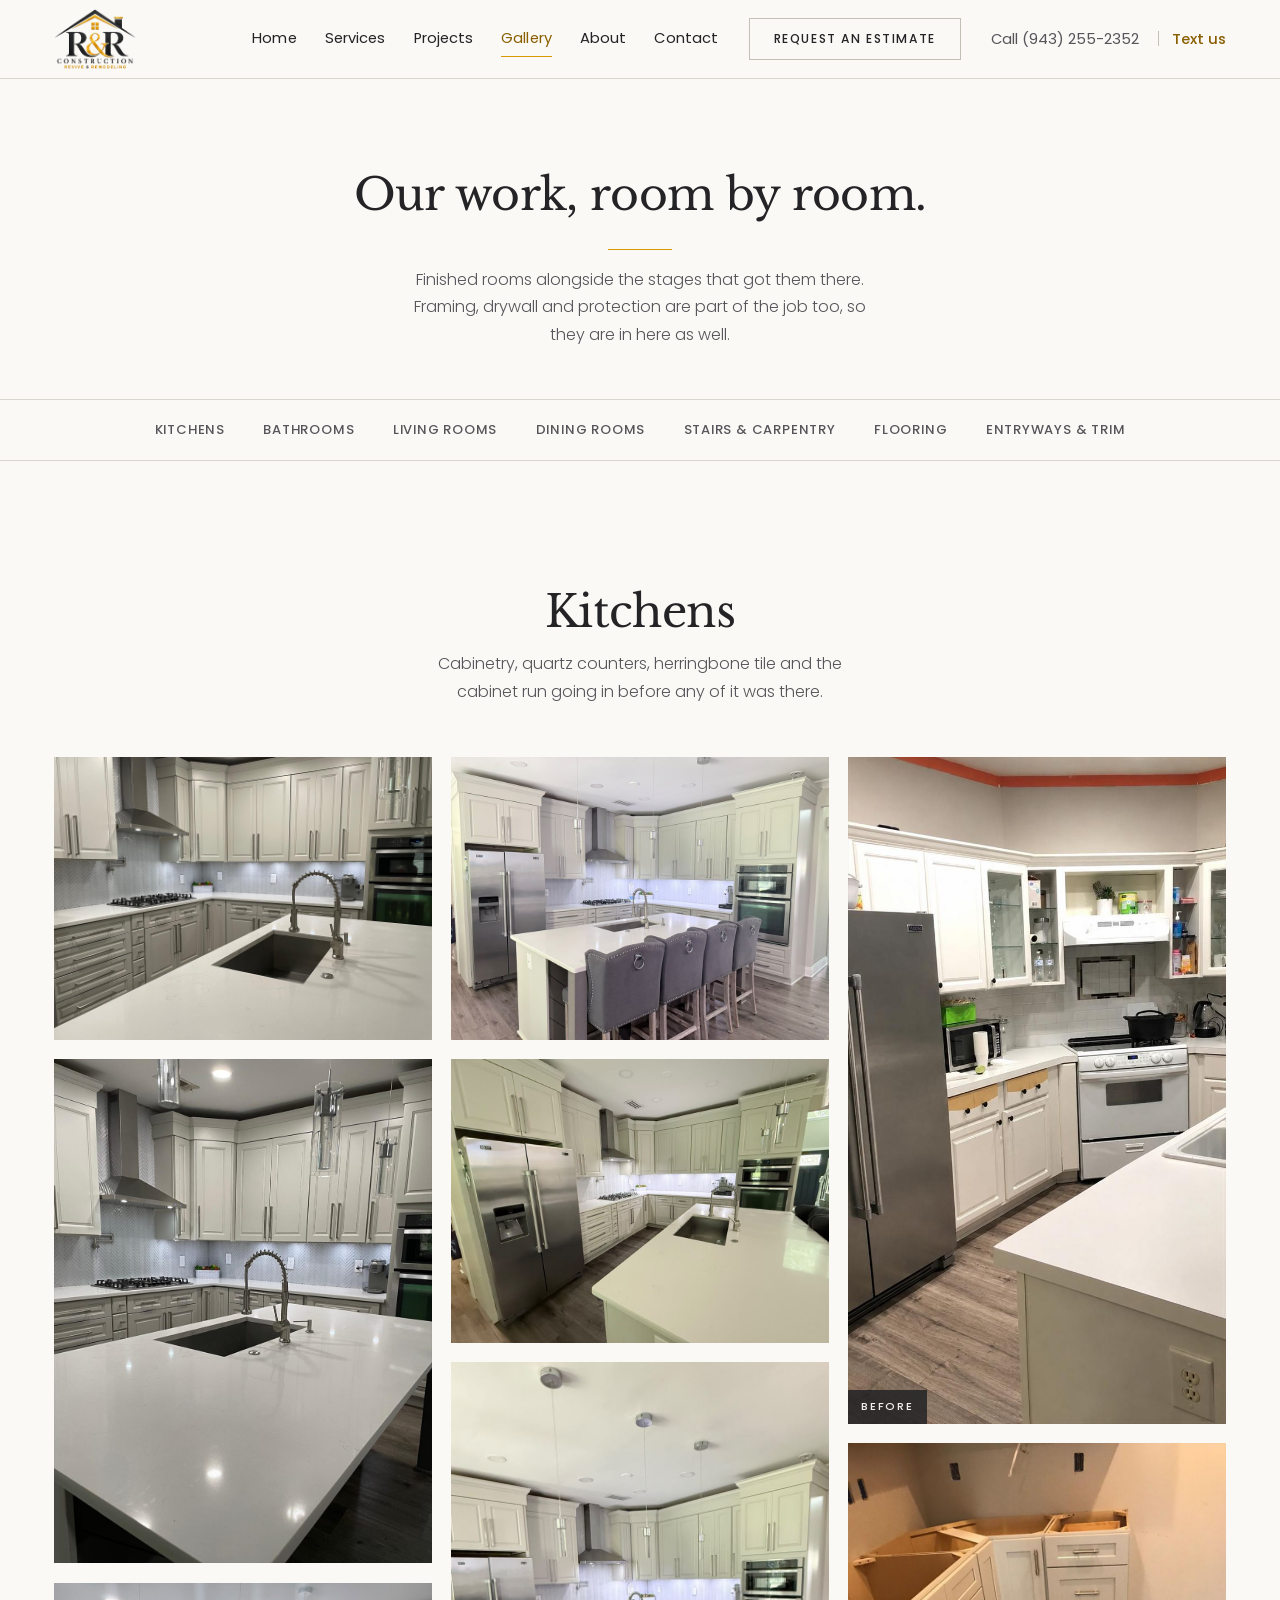
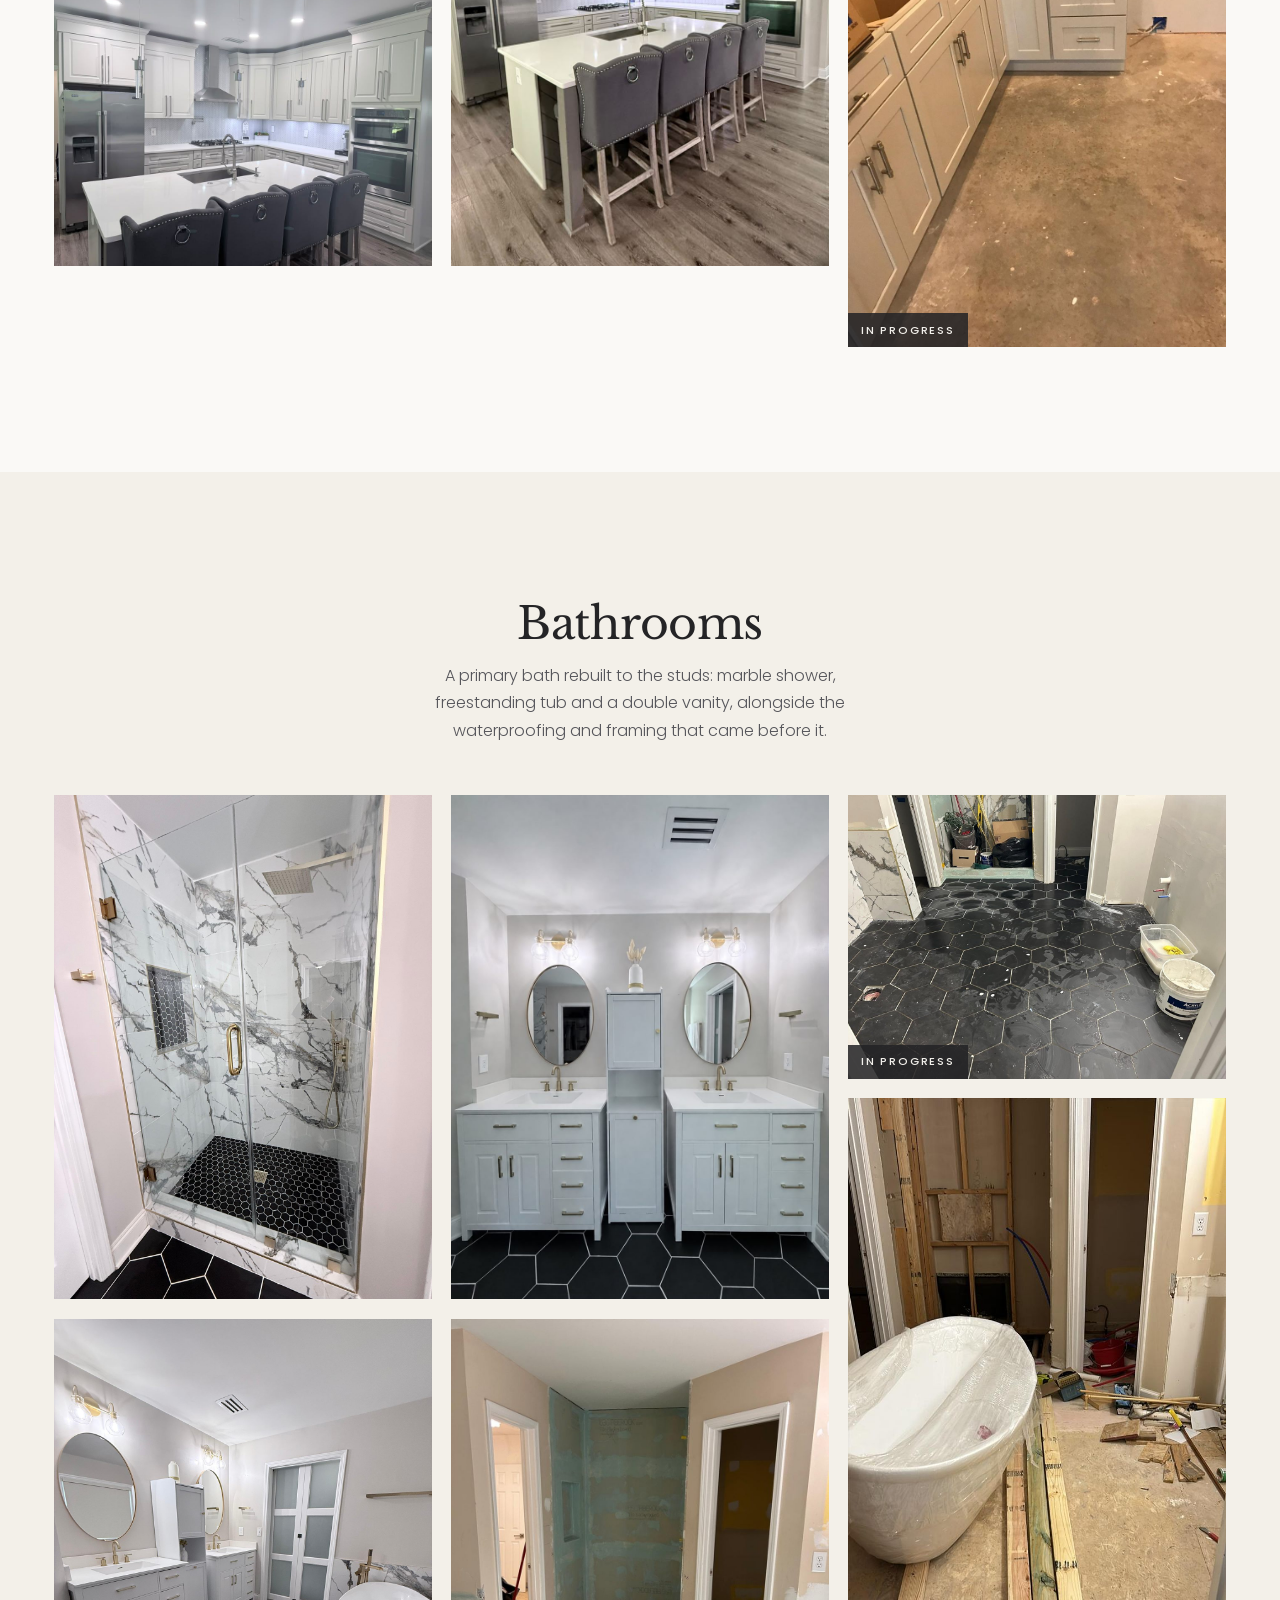
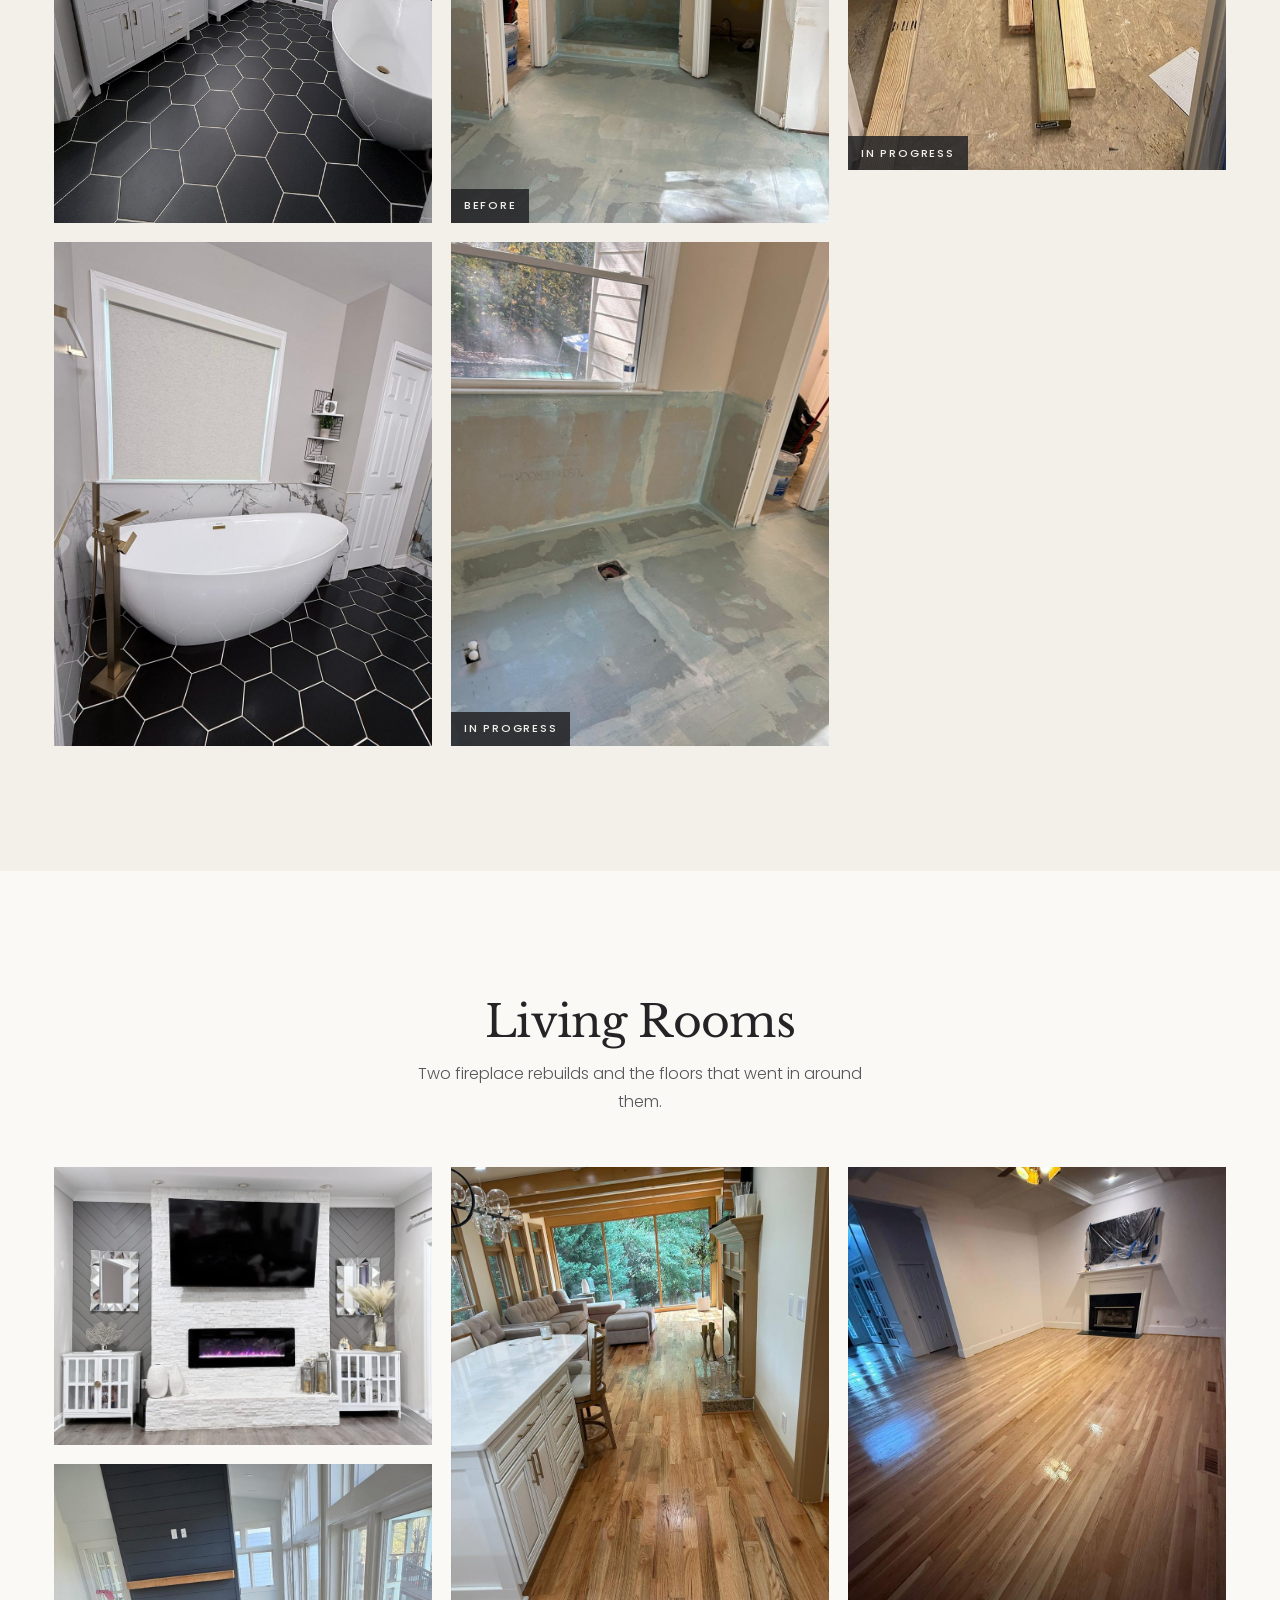
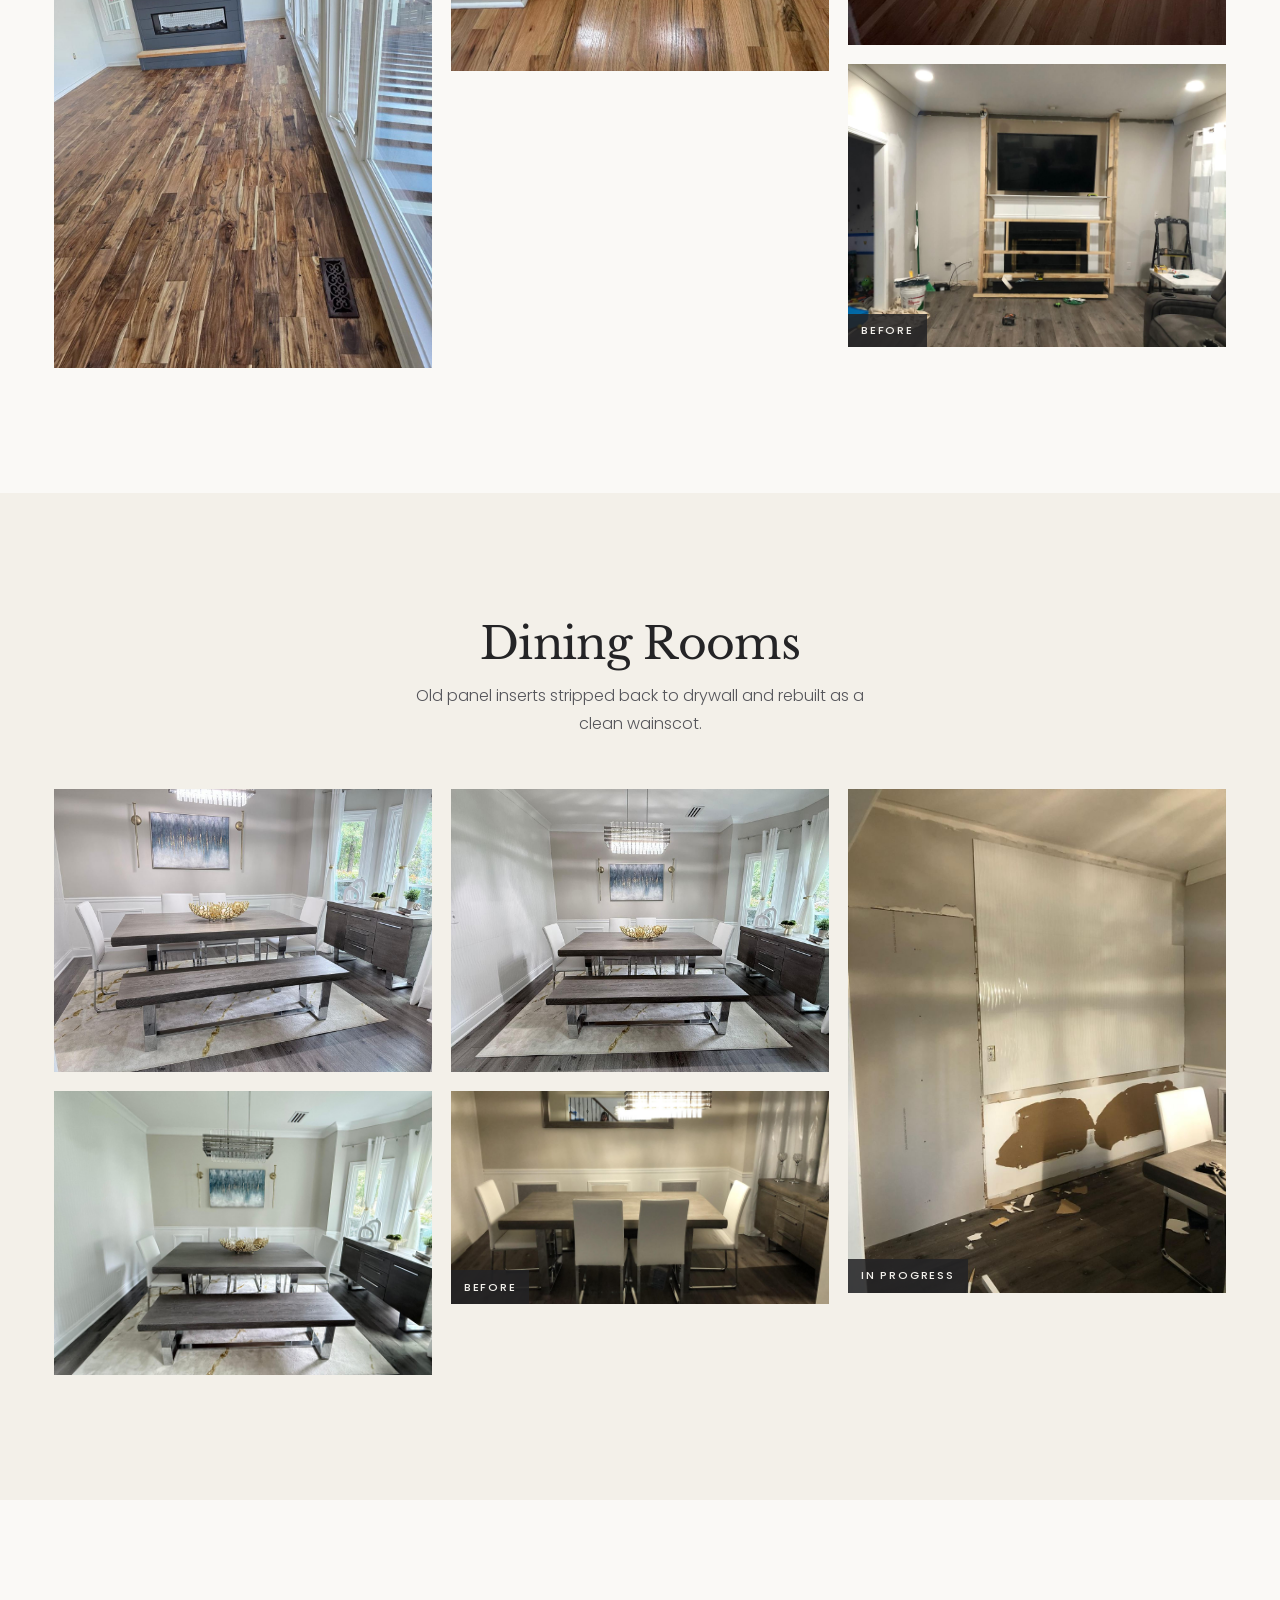
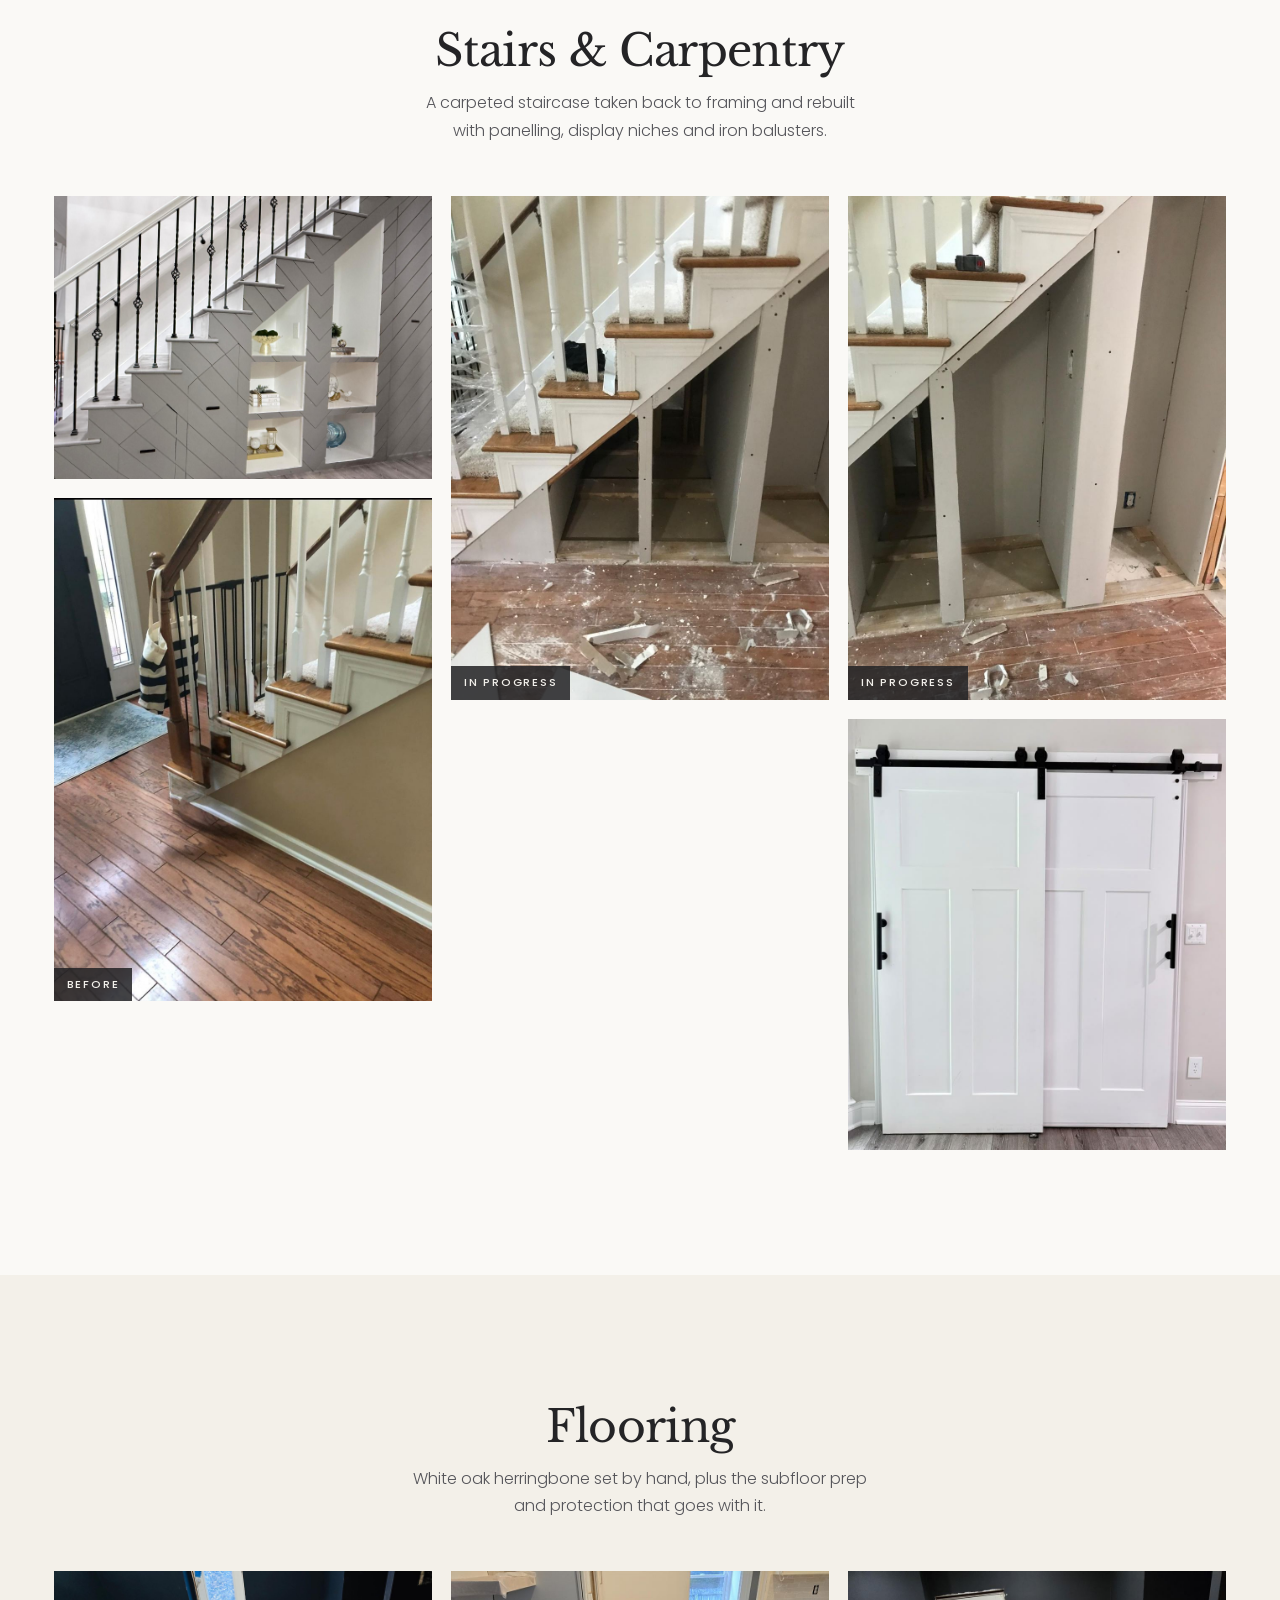
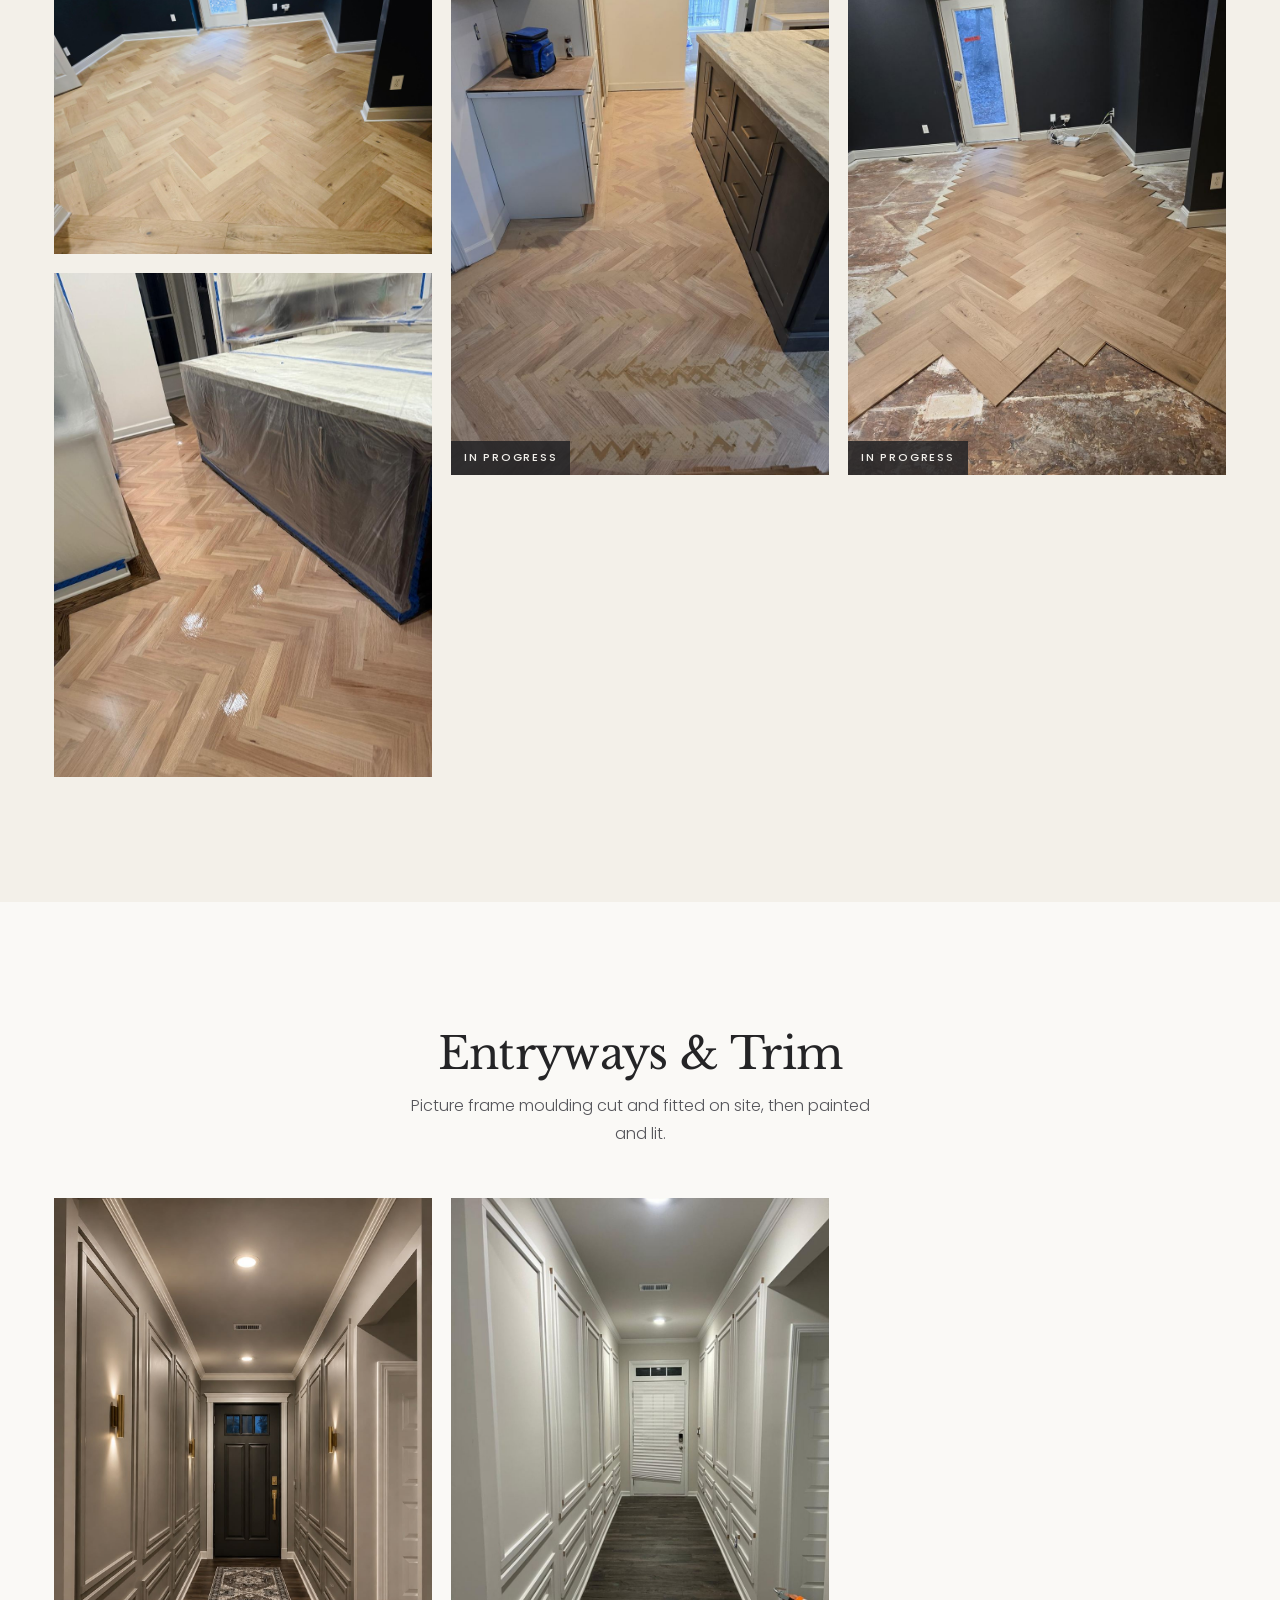
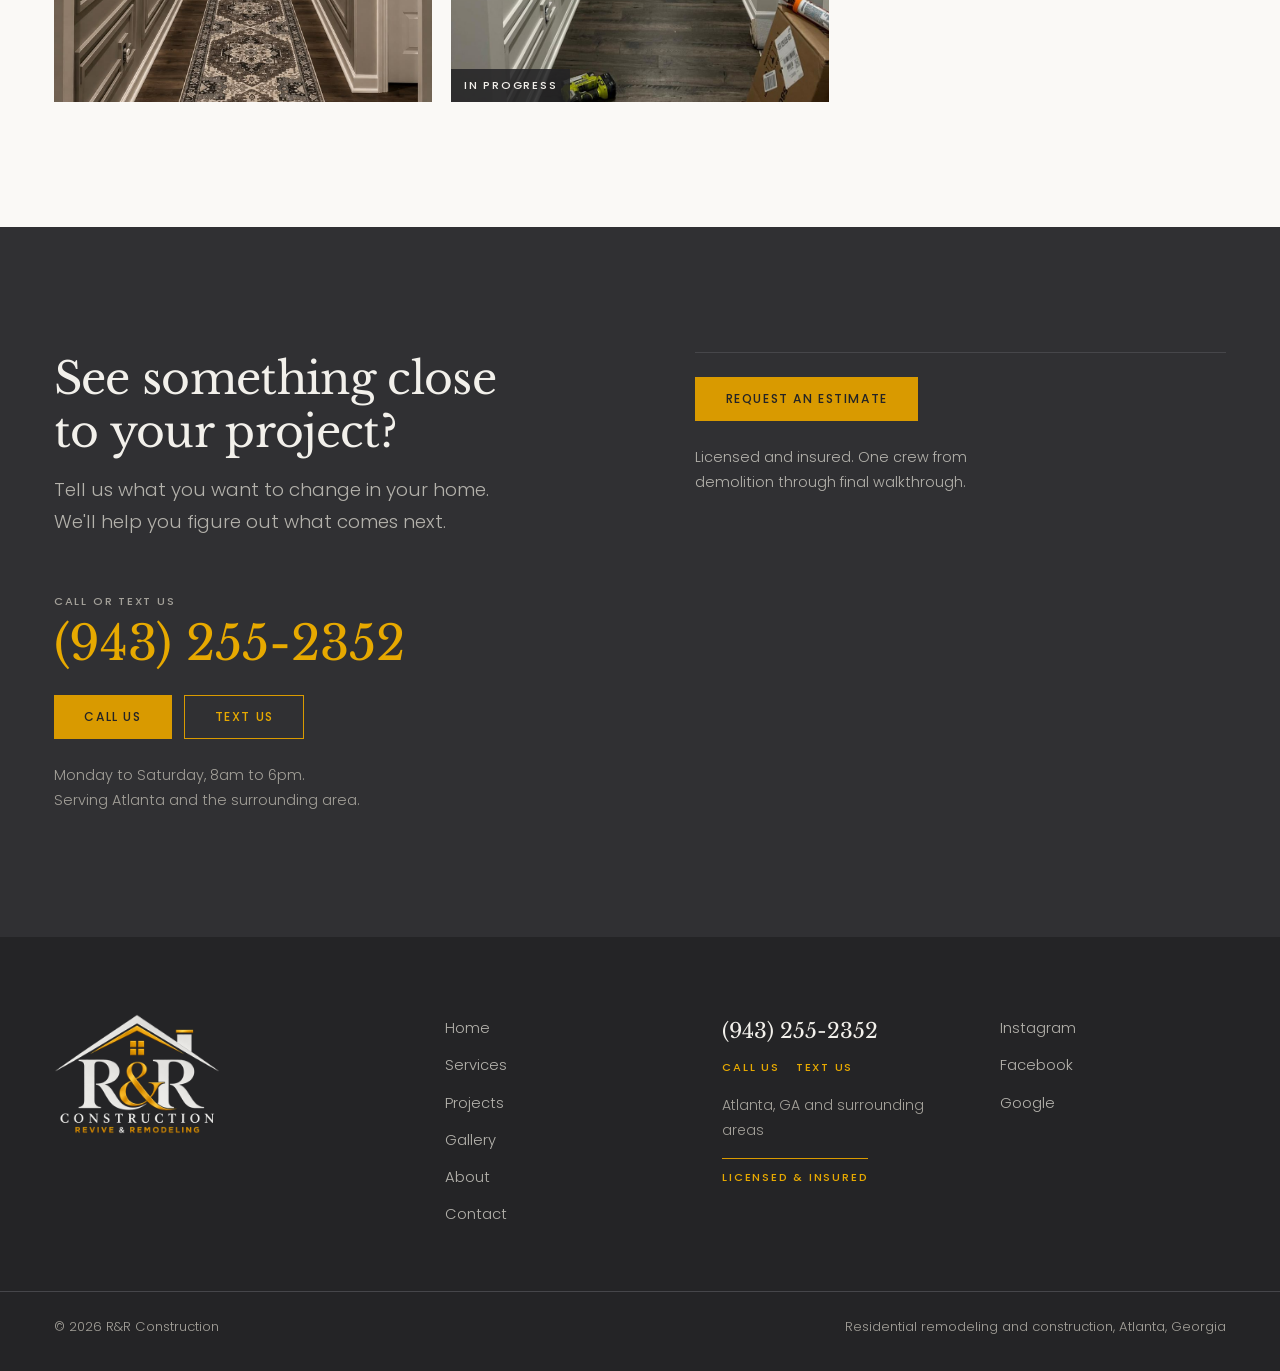
==== commit 8fa456dc: "Add real bathroom photography and swap it back into the feature slot Custom Carpentry & Trim had sto" ====
--- a/gallery.html
+++ b/gallery.html
@@ -103,6 +103,7 @@
     <div class="container">
       <ul>
         <li><a href="#kitchens">Kitchens</a></li>
+        <li><a href="#bathrooms">Bathrooms</a></li>
         <li><a href="#living">Living Rooms</a></li>
         <li><a href="#dining">Dining Rooms</a></li>
         <li><a href="#carpentry">Stairs &amp; Carpentry</a></li>
@@ -209,9 +210,108 @@
 
 
   <!-- ============================================================
+       BATHROOMS
+       ============================================================ -->
+  <section class="section gal-group gal-group--alt" id="bathrooms" aria-labelledby="bathrooms-title">
+    <div class="container">
+      <div class="gal-group__head">
+        <h2 class="gal-group__title" id="bathrooms-title" data-reveal>Bathrooms</h2>
+        <p class="gal-group__note" data-reveal data-reveal-delay="1">
+          A primary bath rebuilt to the studs: marble shower, freestanding tub and a double
+          vanity, alongside the waterproofing and framing that came before it.
+        </p>
+      </div>
+
+      <ul class="gal-grid" data-lightbox-group="Bathrooms">
+        <li class="gal-item">
+          <button type="button" class="gal-tile" data-lightbox
+                  data-full="assets/img/photos/ba-bathroom-after.jpg"
+                  data-caption="Finished shower in floor to ceiling marble, with a glass door and gold fixtures">
+            <img src="assets/img/photos/ba-bathroom-after.jpg"
+                 alt="Finished shower in floor to ceiling marble, with a glass door and gold fixtures"
+                 width="1200" height="1600" loading="lazy" decoding="async">
+          </button>
+        </li>
+        <li class="gal-item">
+          <button type="button" class="gal-tile" data-lightbox
+                  data-full="assets/img/photos/service-bathroom.jpg"
+                  data-caption="Double vanity, freestanding tub and frosted glass pocket doors">
+            <img src="assets/img/photos/service-bathroom.jpg"
+                 alt="Double vanity, freestanding tub and frosted glass pocket doors"
+                 width="1200" height="1600" loading="lazy" decoding="async">
+          </button>
+        </li>
+        <li class="gal-item">
+          <button type="button" class="gal-tile" data-lightbox
+                  data-full="assets/img/gallery/bathroom-tub.jpg"
+                  data-caption="Freestanding tub under the window, with a brushed gold floor mount filler">
+            <img src="assets/img/gallery/bathroom-tub.jpg"
+                 alt="Freestanding tub under the window, with a brushed gold floor mount filler"
+                 width="900" height="1200" loading="lazy" decoding="async">
+          </button>
+        </li>
+        <li class="gal-item">
+          <button type="button" class="gal-tile" data-lightbox
+                  data-full="assets/img/gallery/bathroom-vanity.jpg"
+                  data-caption="Double vanity with round mirrors and a tall linen cabinet between the sinks">
+            <img src="assets/img/gallery/bathroom-vanity.jpg"
+                 alt="Double vanity with round mirrors and a tall linen cabinet between the sinks"
+                 width="900" height="1200" loading="lazy" decoding="async">
+          </button>
+        </li>
+        <li class="gal-item">
+          <button type="button" class="gal-tile" data-lightbox
+                  data-full="assets/img/gallery/bathroom-framing.jpg"
+                  data-caption="Before: the shower stall waterproofed and backed, ready for tile"
+                  data-tag="Before">
+            <img src="assets/img/gallery/bathroom-framing.jpg"
+                 alt="Before: the shower stall waterproofed and backed, ready for tile"
+                 width="900" height="1200" loading="lazy" decoding="async">
+            <span class="gal-tile__tag">Before</span>
+          </button>
+        </li>
+        <li class="gal-item">
+          <button type="button" class="gal-tile" data-lightbox
+                  data-full="assets/img/gallery/bathroom-waterproofing.jpg"
+                  data-caption="Waterproofing membrane run up the wall below the window"
+                  data-tag="In progress">
+            <img src="assets/img/gallery/bathroom-waterproofing.jpg"
+                 alt="Waterproofing membrane run up the wall below the window"
+                 width="900" height="1200" loading="lazy" decoding="async">
+            <span class="gal-tile__tag">In progress</span>
+          </button>
+        </li>
+        <li class="gal-item">
+          <button type="button" class="gal-tile" data-lightbox
+                  data-full="assets/img/gallery/bathroom-floor-seal.jpg"
+                  data-caption="Black hex floor tile freshly grouted and sealed"
+                  data-tag="In progress">
+            <img src="assets/img/gallery/bathroom-floor-seal.jpg"
+                 alt="Black hex floor tile freshly grouted and sealed"
+                 width="1200" height="900" loading="lazy" decoding="async">
+            <span class="gal-tile__tag">In progress</span>
+          </button>
+        </li>
+        <li class="gal-item">
+          <button type="button" class="gal-tile" data-lightbox
+                  data-full="assets/img/gallery/bathroom-tub-install.jpg"
+                  data-caption="The freestanding tub, still wrapped, staged on the subfloor before setting"
+                  data-tag="In progress">
+            <img src="assets/img/gallery/bathroom-tub-install.jpg"
+                 alt="The freestanding tub, still wrapped, staged on the subfloor before setting"
+                 width="675" height="1200" loading="lazy" decoding="async">
+            <span class="gal-tile__tag">In progress</span>
+          </button>
+        </li>
+      </ul>
+    </div>
+  </section>
+
+
+  <!-- ============================================================
        LIVING ROOMS
        ============================================================ -->
-  <section class="section gal-group gal-group--alt" id="living" aria-labelledby="living-title">
+  <section class="section gal-group" id="living" aria-labelledby="living-title">
     <div class="container">
       <div class="gal-group__head">
         <h2 class="gal-group__title" id="living-title" data-reveal>Living Rooms</h2>
@@ -276,7 +376,7 @@
   <!-- ============================================================
        DINING ROOMS
        ============================================================ -->
-  <section class="section gal-group" id="dining" aria-labelledby="dining-title">
+  <section class="section gal-group gal-group--alt" id="dining" aria-labelledby="dining-title">
     <div class="container">
       <div class="gal-group__head">
         <h2 class="gal-group__title" id="dining-title" data-reveal>Dining Rooms</h2>
@@ -343,7 +443,7 @@
   <!-- ============================================================
        STAIRS & CARPENTRY
        ============================================================ -->
-  <section class="section gal-group gal-group--alt" id="carpentry" aria-labelledby="carpentry-title">
+  <section class="section gal-group" id="carpentry" aria-labelledby="carpentry-title">
     <div class="container">
       <div class="gal-group__head">
         <h2 class="gal-group__title" id="carpentry-title" data-reveal>Stairs &amp; Carpentry</h2>
@@ -413,7 +513,7 @@
   <!-- ============================================================
        FLOORING
        ============================================================ -->
-  <section class="section gal-group" id="flooring" aria-labelledby="flooring-title">
+  <section class="section gal-group gal-group--alt" id="flooring" aria-labelledby="flooring-title">
     <div class="container">
       <div class="gal-group__head">
         <h2 class="gal-group__title" id="flooring-title" data-reveal>Flooring</h2>
@@ -472,7 +572,7 @@
   <!-- ============================================================
        ENTRYWAYS & TRIM
        ============================================================ -->
-  <section class="section gal-group gal-group--alt" id="entry" aria-labelledby="entry-title">
+  <section class="section gal-group" id="entry" aria-labelledby="entry-title">
     <div class="container">
       <div class="gal-group__head">
         <h2 class="gal-group__title" id="entry-title" data-reveal>Entryways &amp; Trim</h2>
--- a/assets/css/tokens.css
+++ b/assets/css/tokens.css
@@ -118,9 +118,8 @@
   --focus-off:  3px;
 }
 
-@media (max-width: 960px) {
-  :root { --header-h: 84px; }
+/* The bar keeps its full height on touch sizes: there is no room to
+   condense a stacked lockup and still have it read. */
+@media (max-width: 400px) {
+  :root { --header-h: 98px; }
 }
-@media (max-width: 400px) {
-  :root { --header-h: 80px; }
-}
--- a/assets/css/components.css
+++ b/assets/css/components.css
@@ -149,15 +149,18 @@
   height: auto;
 }
 
+/* On touch sizes the lockup does not shrink on scroll either. There is
+   only one thing in the bar besides the menu button, so it gets the
+   room. */
 @media (max-width: 960px) {
   .logo img,
-  .site-header.is-scrolled .logo img { height: 3.9rem; }
+  .site-header.is-scrolled .logo img { height: 5.4rem; }
   .site-header.is-scrolled .site-header__inner { height: var(--header-h); }
 }
 
 @media (max-width: 400px) {
   .logo img,
-  .site-header.is-scrolled .logo img { height: 3.6rem; }
+  .site-header.is-scrolled .logo img { height: 4.9rem; }
 }
 
 
@@ -255,13 +258,13 @@
 
 
 /* ------------------------------------------------------------
-   Text link with a gold measure line that extends on hover
+   Text link marked with the four-pane window from the logo
    ------------------------------------------------------------ */
 
 .link-arrow {
   display: inline-flex;
   align-items: center;
-  gap: 0.85rem;
+  gap: 0.7rem;
   font-size: 0.76rem;
   font-weight: 500;
   letter-spacing: 0.13em;
@@ -270,18 +273,31 @@
   transition: color var(--dur-mid) var(--ease-soft);
 }
 
+/* Four gold panes in the corners of an 11px box, leaving a 2px cross
+   of empty space between them. Drawn as four background gradients
+   rather than the cut-out cross used on the process timeline, because
+   this link sits on warm white, cream and charcoal, and a painted
+   cross would have to know its background. This one does not. */
 .link-arrow::before {
   content: "";
-  width: 26px;
-  height: 1px;
-  background: var(--c-gold);
-  transition: width var(--dur-mid) var(--ease-out);
+  flex: none;
+  width: 11px;
+  height: 11px;
+  background-image:
+    linear-gradient(var(--c-gold) 0 0),
+    linear-gradient(var(--c-gold) 0 0),
+    linear-gradient(var(--c-gold) 0 0),
+    linear-gradient(var(--c-gold) 0 0);
+  background-size: 4.5px 4.5px;
+  background-repeat: no-repeat;
+  background-position: 0 0, 100% 0, 0 100%, 100% 100%;
+  transition: scale var(--dur-mid) var(--ease-out);
 }
 
 .link-arrow:hover,
 .link-arrow:focus-visible { color: var(--c-gold-deep); }
 .link-arrow:hover::before,
-.link-arrow:focus-visible::before { width: 46px; }
+.link-arrow:focus-visible::before { scale: 1.18; }
 
 
 /* ------------------------------------------------------------
@@ -618,6 +634,19 @@
 
 .compare { position: relative; }
 
+/* One pair's source photographs are portrait. Rather than force them
+   into the wide frame the other pairs use, this modifier keeps its
+   own narrower width and a matching 3:4 ratio, so it reads as a tall
+   inset next to the full-width pairs instead of a stretched crop.
+   Two classes beats the single-class mobile override below on
+   specificity alone, so this wins at every width without repeating
+   the rule inside that media query. */
+.compare--portrait {
+  max-width: 26rem;
+  margin-inline: auto;
+}
+.compare--portrait .compare__frame { aspect-ratio: 3 / 4; }
+
 /* --ratio is set per pair on the element, so each comparison keeps the
    framing its own photographs were shot in. */
 .compare__frame {
@@ -684,7 +713,10 @@
   background: var(--c-gold-rich);
 }
 
-/* Square knob, with two gold ticks reading as a drag affordance */
+/* Square knob carrying the four-pane window from the logo. It replaced
+   two vertical ticks, which read as a pause button. Drag is still
+   signalled by the ew-resize cursor on the whole frame and by the hint
+   under the photograph. */
 .compare__knob {
   position: relative;
   width: 34px;
@@ -693,18 +725,23 @@
   border: 1px solid var(--c-gold-rich);
   transition: scale var(--dur-mid) var(--ease-out);
 }
-.compare__knob::before,
-.compare__knob::after {
+.compare__knob::before {
   content: "";
   position: absolute;
   top: 50%;
-  width: 1px;
-  height: 12px;
-  translate: 0 -50%;
-  background: var(--c-gold-rich);
-}
-.compare__knob::before { left: 13px; }
-.compare__knob::after  { left: 19px; }
+  left: 50%;
+  width: 13px;
+  height: 13px;
+  translate: -50% -50%;
+  background-image:
+    linear-gradient(var(--c-gold-rich) 0 0),
+    linear-gradient(var(--c-gold-rich) 0 0),
+    linear-gradient(var(--c-gold-rich) 0 0),
+    linear-gradient(var(--c-gold-rich) 0 0);
+  background-size: 5.5px 5.5px;
+  background-repeat: no-repeat;
+  background-position: 0 0, 100% 0, 0 100%, 100% 100%;
+}
 
 .compare__handle:hover .compare__knob,
 .compare__handle:focus-visible .compare__knob { scale: 1.12; }
--- a/assets/css/sections.css
+++ b/assets/css/sections.css
@@ -509,13 +509,16 @@
 .standard:hover::after,
 .standard:focus-within::after { transform: scaleX(1); }
 
-.standard__num {
-  padding-top: 0.15rem;
-  font-family: var(--font-display);
-  font-size: 0.95rem;
-  letter-spacing: 0.04em;
+/* Phosphor Icons, inlined. fill="currentColor" on the path is what
+   lets them take part in the hover colour swap below. */
+.standard__icon {
+  width: 1.75rem;
+  height: 1.75rem;
+  flex: none;
+  margin-top: 0.1rem;
   color: var(--c-gold-rich);
-  transition: color var(--dur-mid) var(--ease-soft);
+  transition: color var(--dur-mid) var(--ease-soft),
+              translate var(--dur-mid) var(--ease-out);
 }
 
 .standard__text h3 {
@@ -524,9 +527,12 @@
               translate var(--dur-mid) var(--ease-out);
 }
 
-/* Number and title trade colours on hover: gold goes white, white
-   goes gold. Both keep well clear of 4.5:1 on charcoal. */
-.standard:hover .standard__num { color: var(--ink-on-dark); }
+/* Icon and title trade colours on hover: gold goes white, white goes
+   gold. Both keep well clear of 4.5:1 on charcoal. */
+.standard:hover .standard__icon {
+  color: var(--ink-on-dark);
+  translate: 2px 0;
+}
 .standard:hover .standard__text h3 {
   color: var(--c-gold-rich);
   translate: 4px 0;
--- a/assets/css/gallery.css
+++ b/assets/css/gallery.css
@@ -24,28 +24,30 @@
   .gal-head { padding-top: calc(var(--header-h) + clamp(3rem, 7vw, 6rem)); }
 }
 
+/* The gallery is a symmetrical page: everything is centred on one
+   axis, so the asymmetric grid of photographs below is the only thing
+   doing the composing. */
 .gal-head__inner {
-  display: grid;
-  grid-template-columns: minmax(0, 1fr) minmax(0, 1fr);
-  gap: clamp(1.5rem, 5vw, 5rem);
-  align-items: start;
-}
-
-.gal-head__title {
-  font-size: var(--fs-h2);
-  max-width: 14ch;
-}
+  max-width: 52rem;
+  margin-inline: auto;
+  text-align: center;
+}
+
+.gal-head__title { font-size: var(--fs-h2); }
 
 .gal-head__body {
-  max-width: 44ch;
-  padding-top: clamp(0.5rem, 2.5vw, 1.75rem);
-}
-.gal-head__body .rule { margin-bottom: var(--sp-3); }
+  max-width: 48ch;
+  margin-inline: auto;
+  margin-top: clamp(1.25rem, 3vw, 1.75rem);
+}
 .gal-head__body p { color: var(--ink-soft); }
 
-@media (max-width: 900px) {
-  .gal-head__inner { grid-template-columns: 1fr; }
-  .gal-head__body { padding-top: 0; }
+/* Short centred rule. The draw animation opens from the middle rather
+   than the left, which is what the base --rule token does. */
+.gal-head__body .rule {
+  width: 64px;
+  margin: 0 auto var(--sp-3);
+  transform-origin: center;
 }
 
 
@@ -68,6 +70,7 @@
 .gal-index ul {
   display: flex;
   flex-wrap: wrap;
+  justify-content: center;
   gap: 0 clamp(1.25rem, 3vw, 2.5rem);
   padding-block: 0.9rem;
 }
@@ -122,21 +125,17 @@
 .gal-group--alt { background: var(--bg-alt); }
 
 .gal-group__head {
-  display: grid;
-  grid-template-columns: minmax(0, 1fr) minmax(0, 1fr);
-  gap: var(--sp-2) clamp(1.5rem, 4vw, 5rem);
-  align-items: end;
+  max-width: 52rem;
+  margin-inline: auto;
   margin-bottom: clamp(2rem, 4vw, 3.5rem);
+  text-align: center;
 }
 .gal-group__title { font-size: var(--fs-h2); }
 .gal-group__note {
-  max-width: 42ch;
-  padding-bottom: 0.4rem;
+  max-width: 46ch;
+  margin-inline: auto;
+  margin-top: var(--sp-2);
   color: var(--ink-soft);
-}
-
-@media (max-width: 800px) {
-  .gal-group__head { grid-template-columns: 1fr; }
 }
 
 
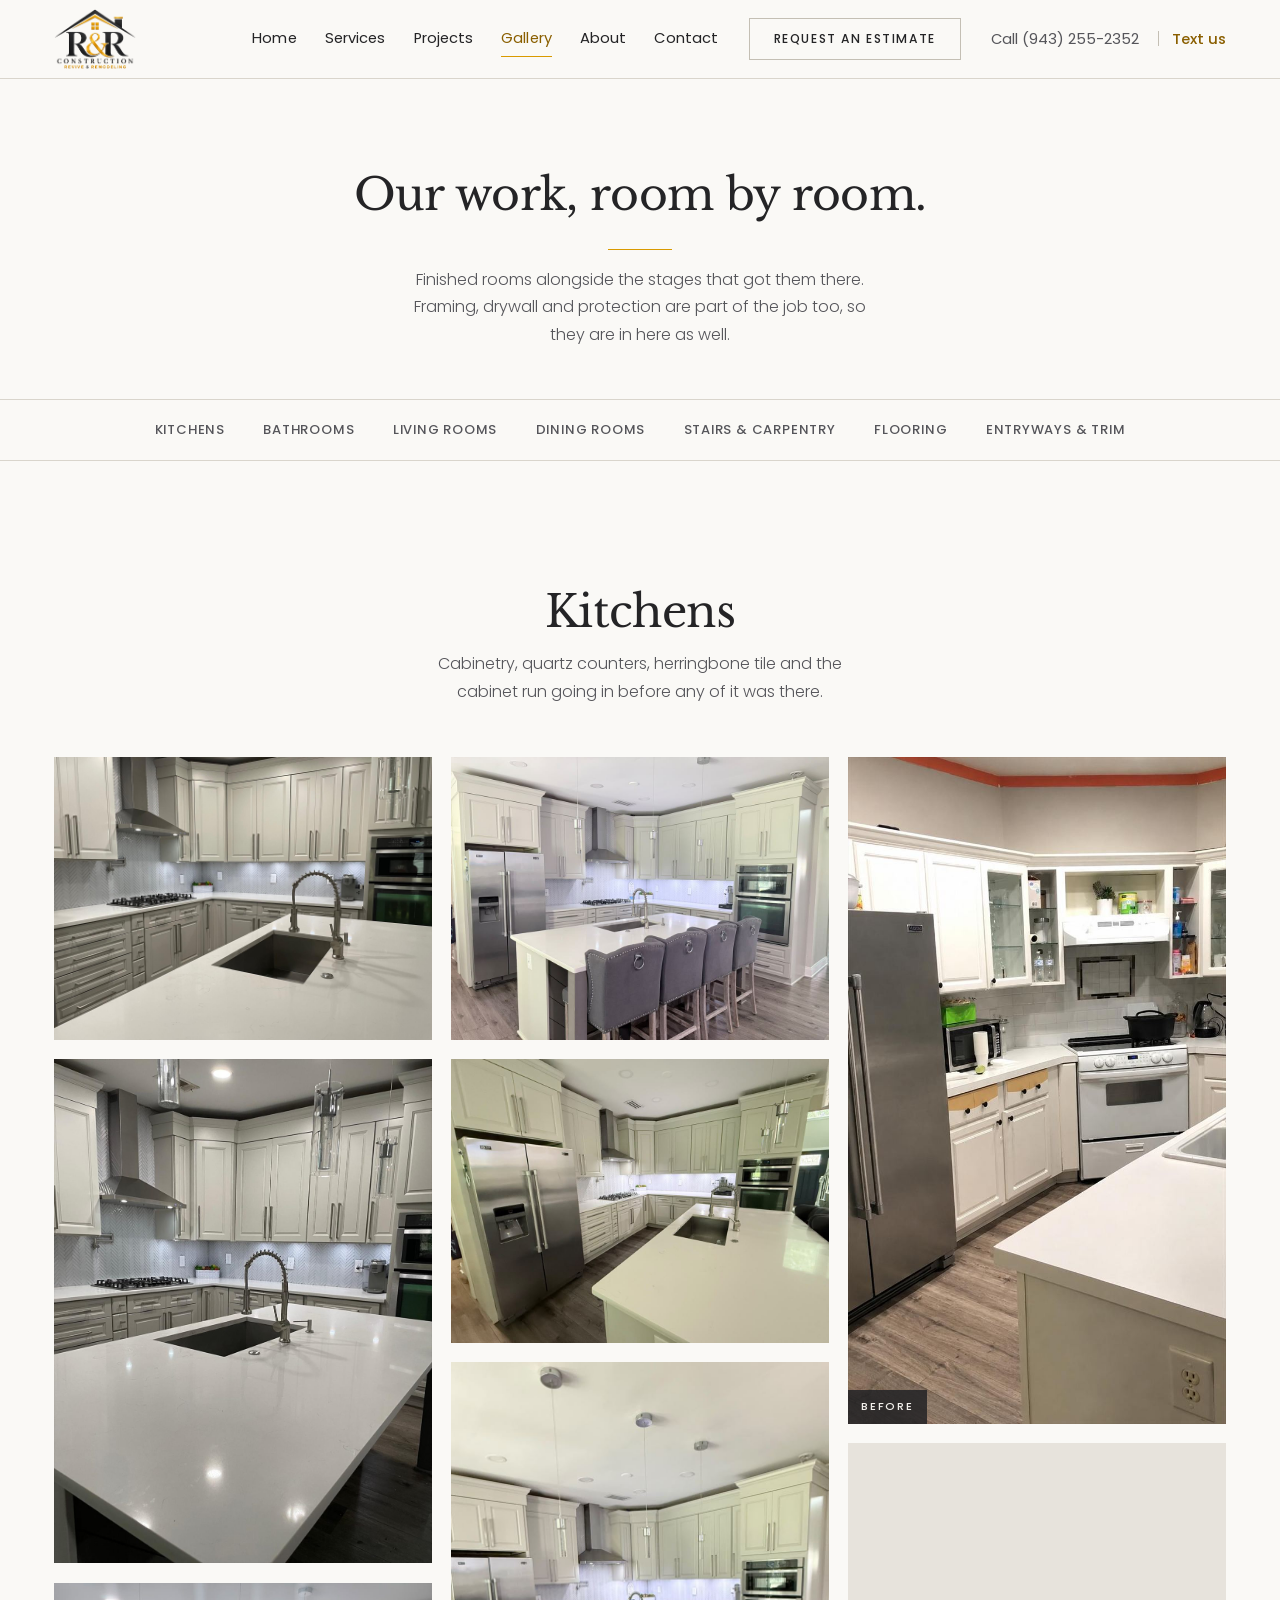
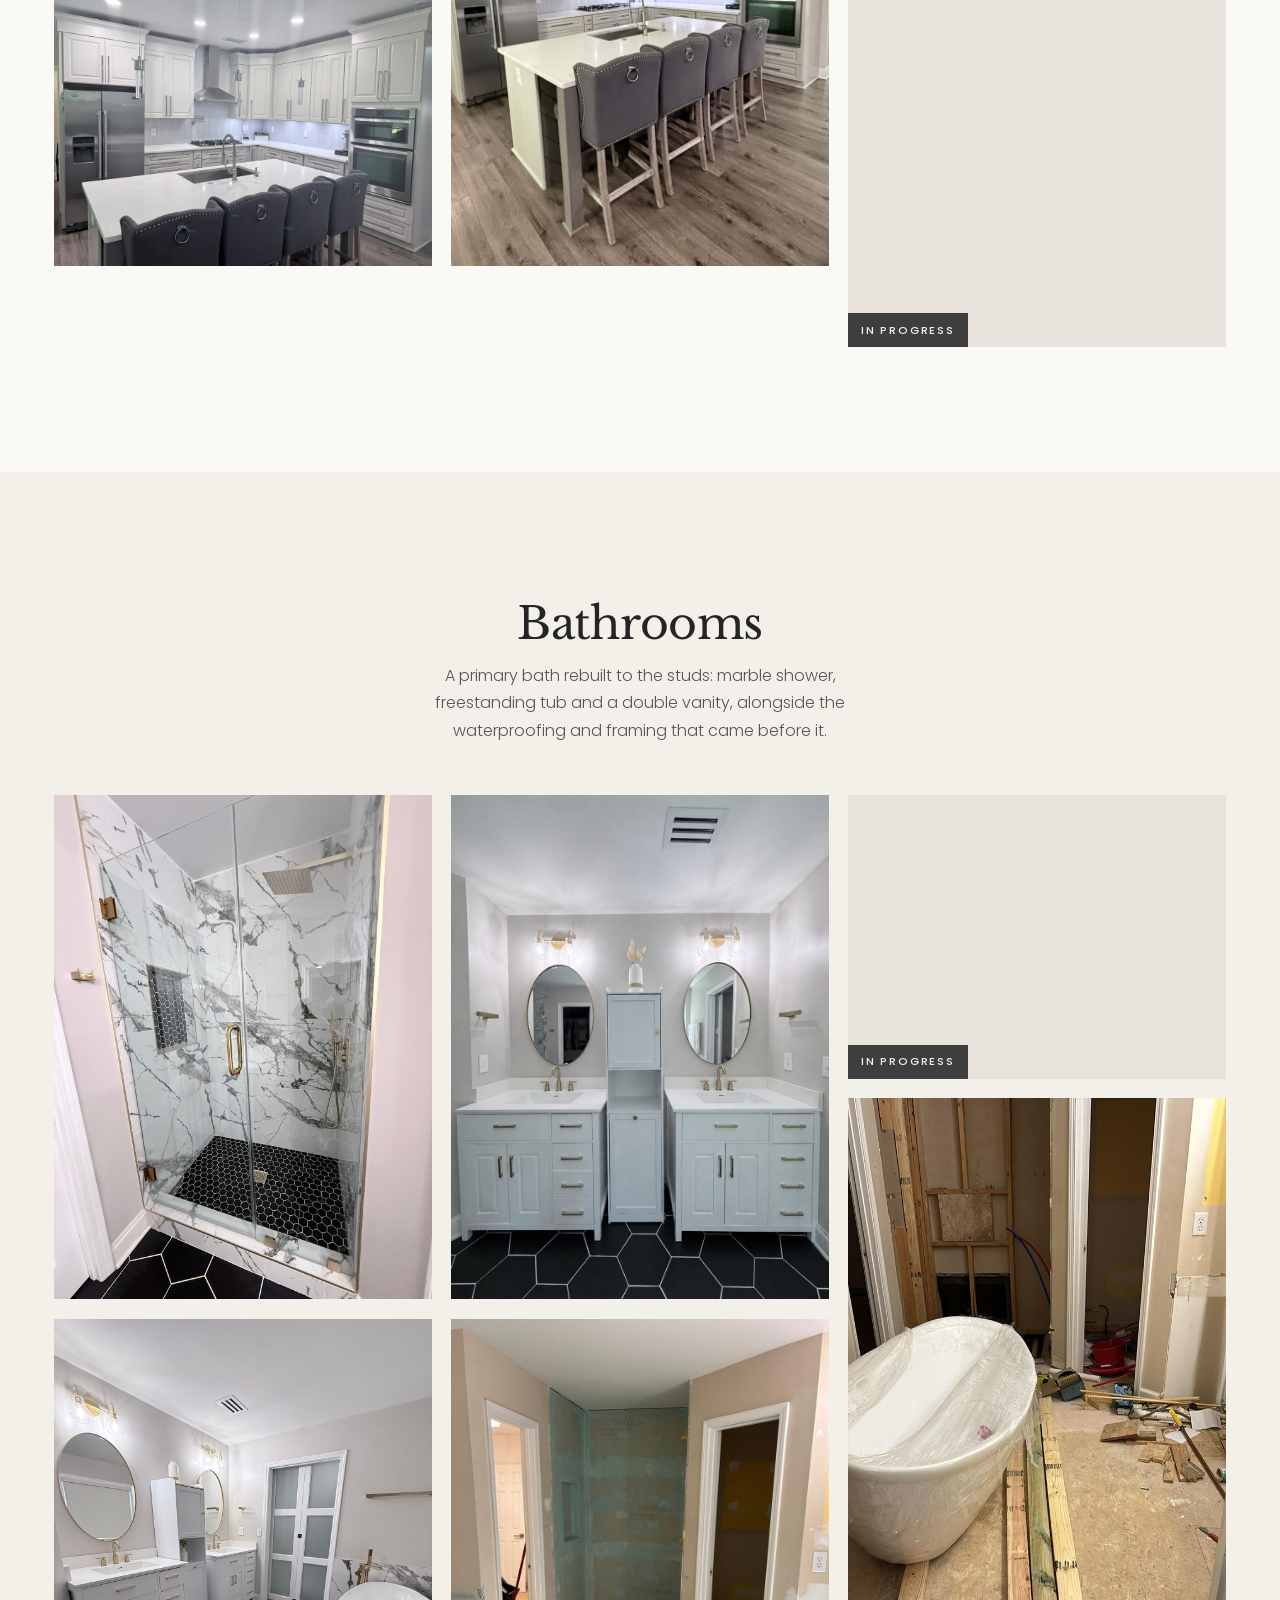
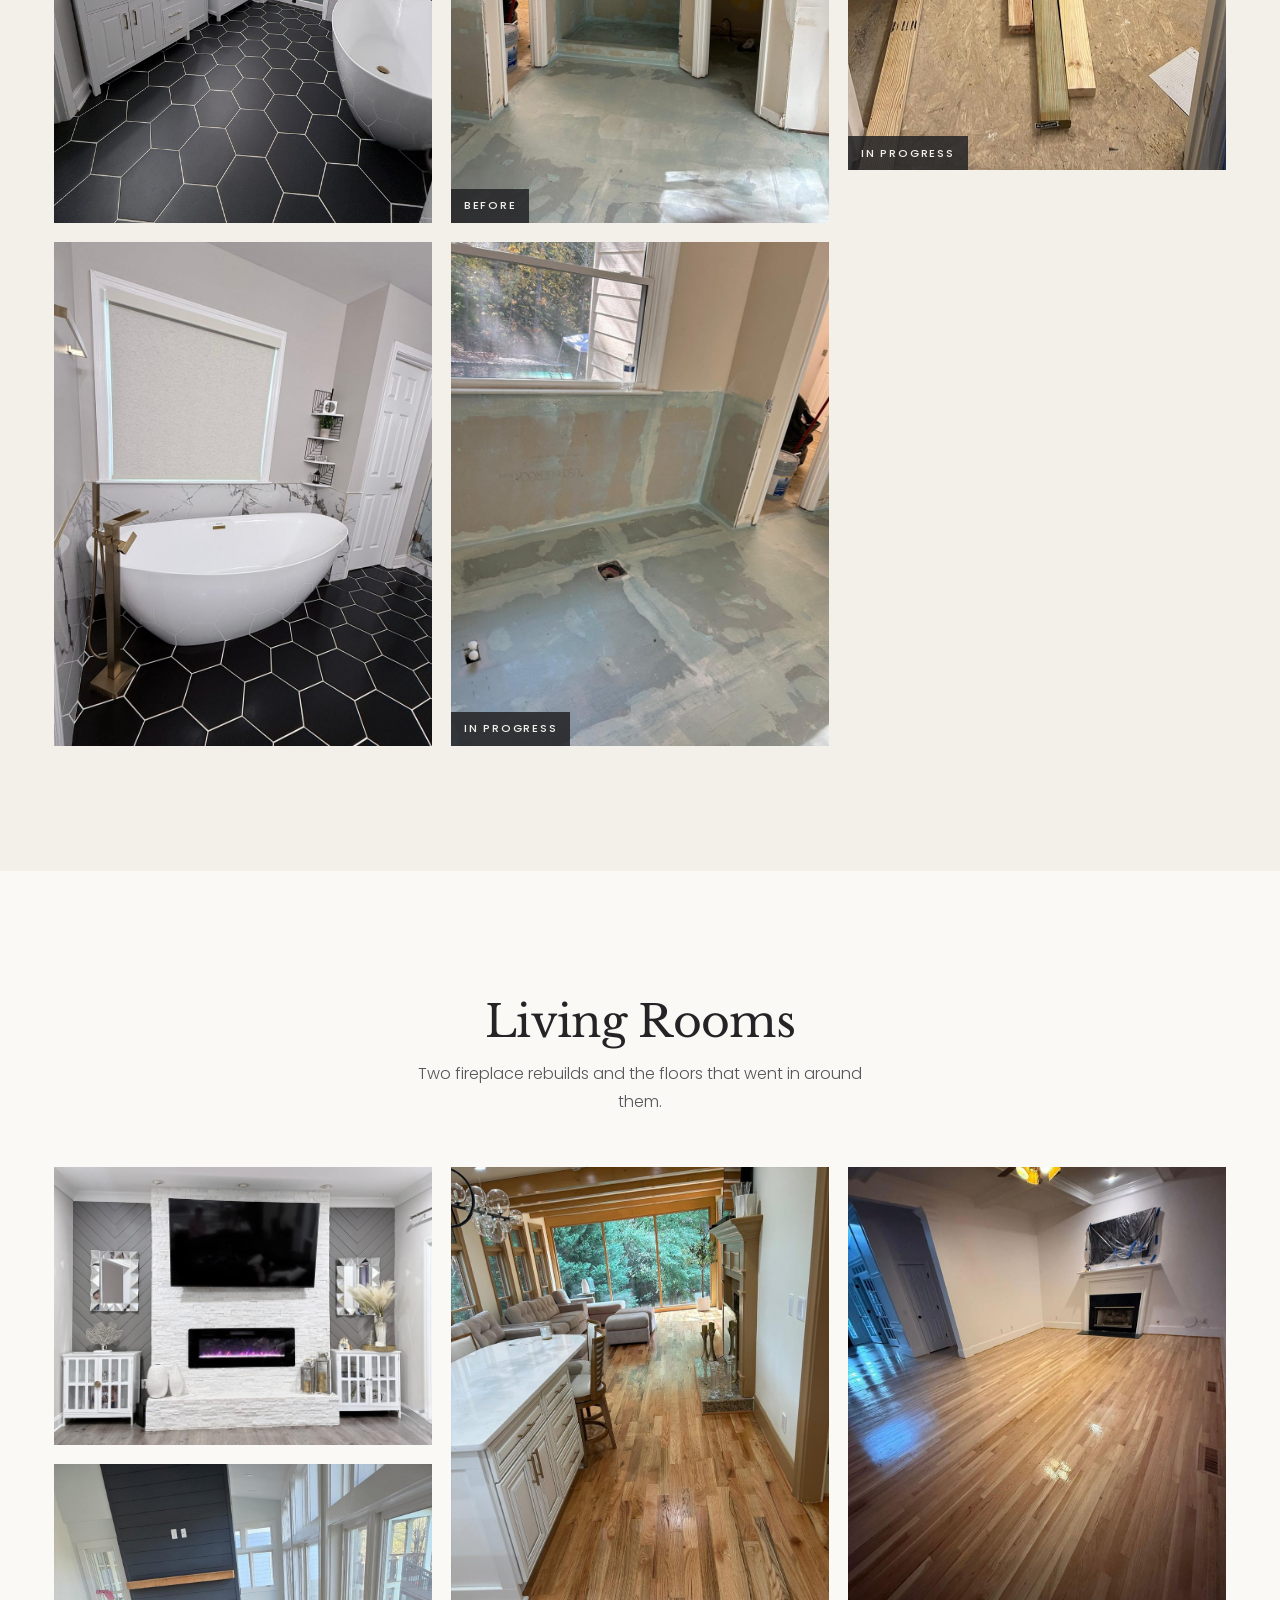
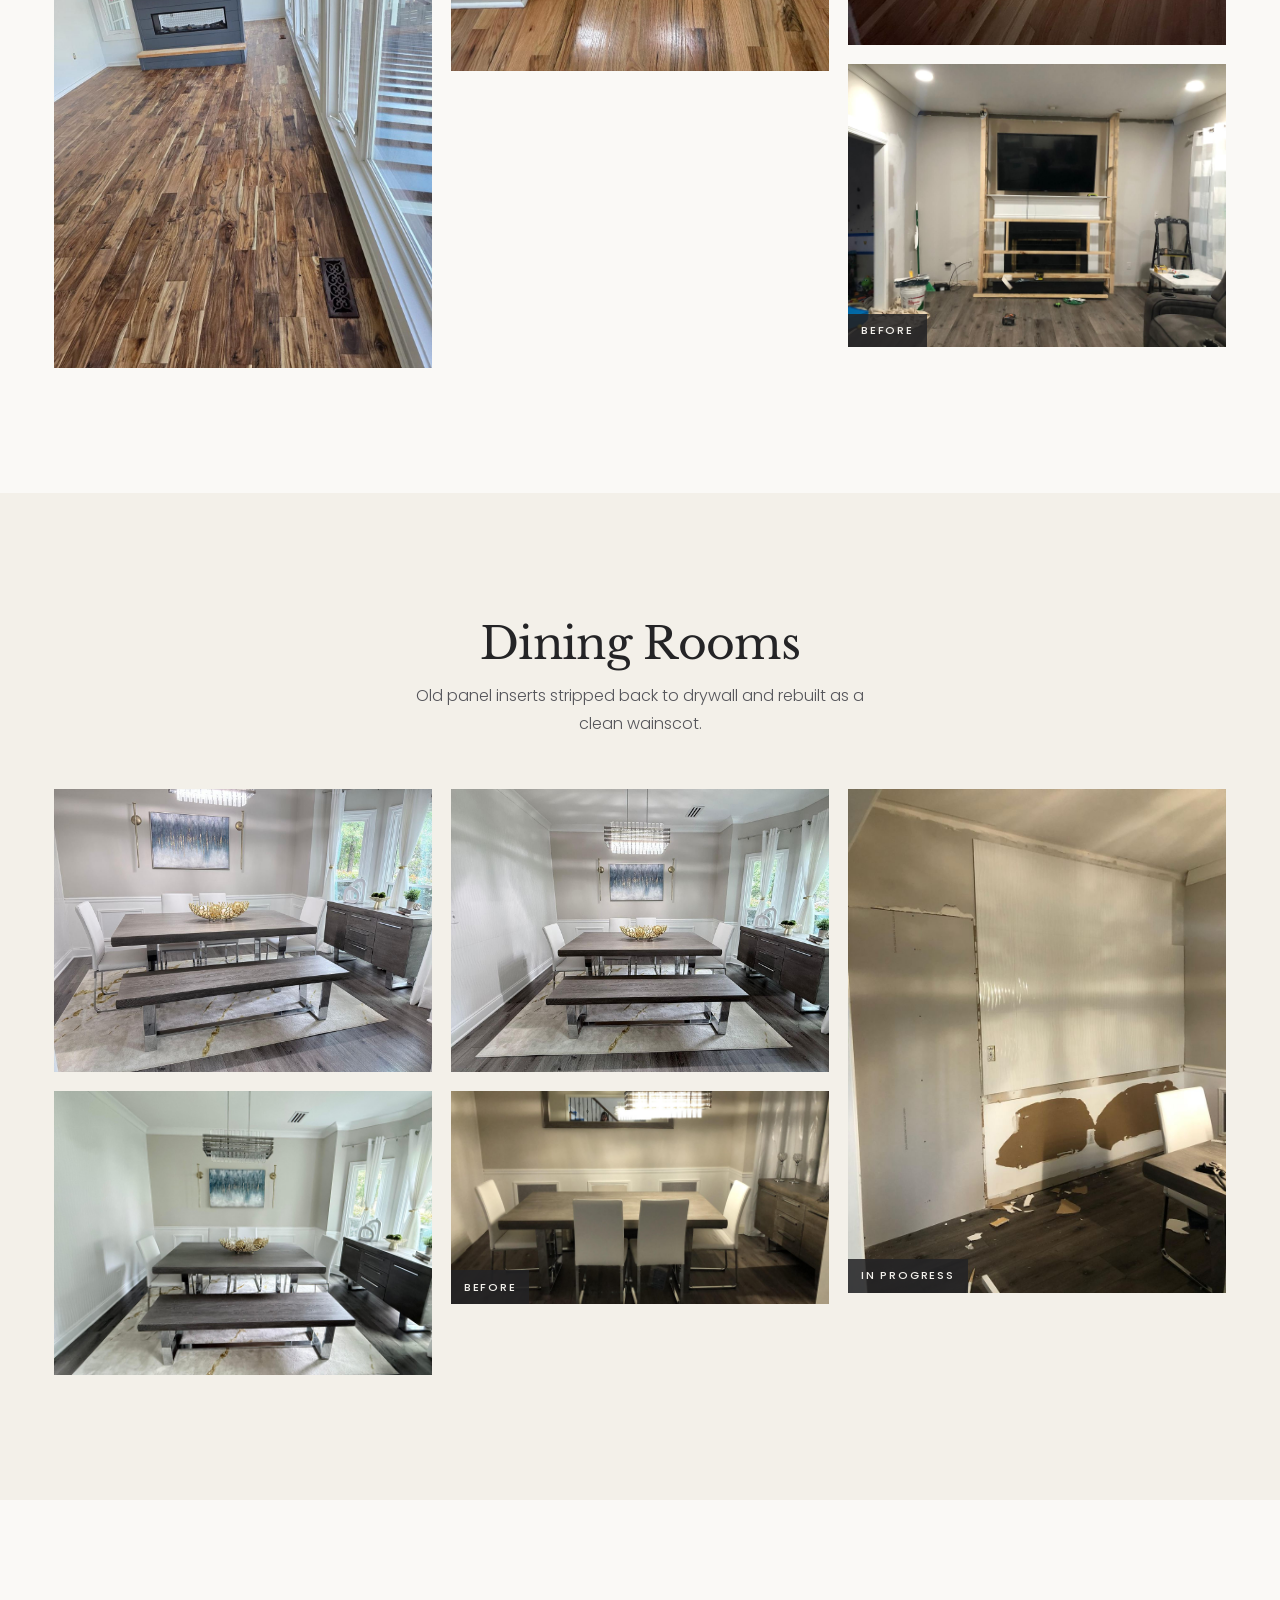
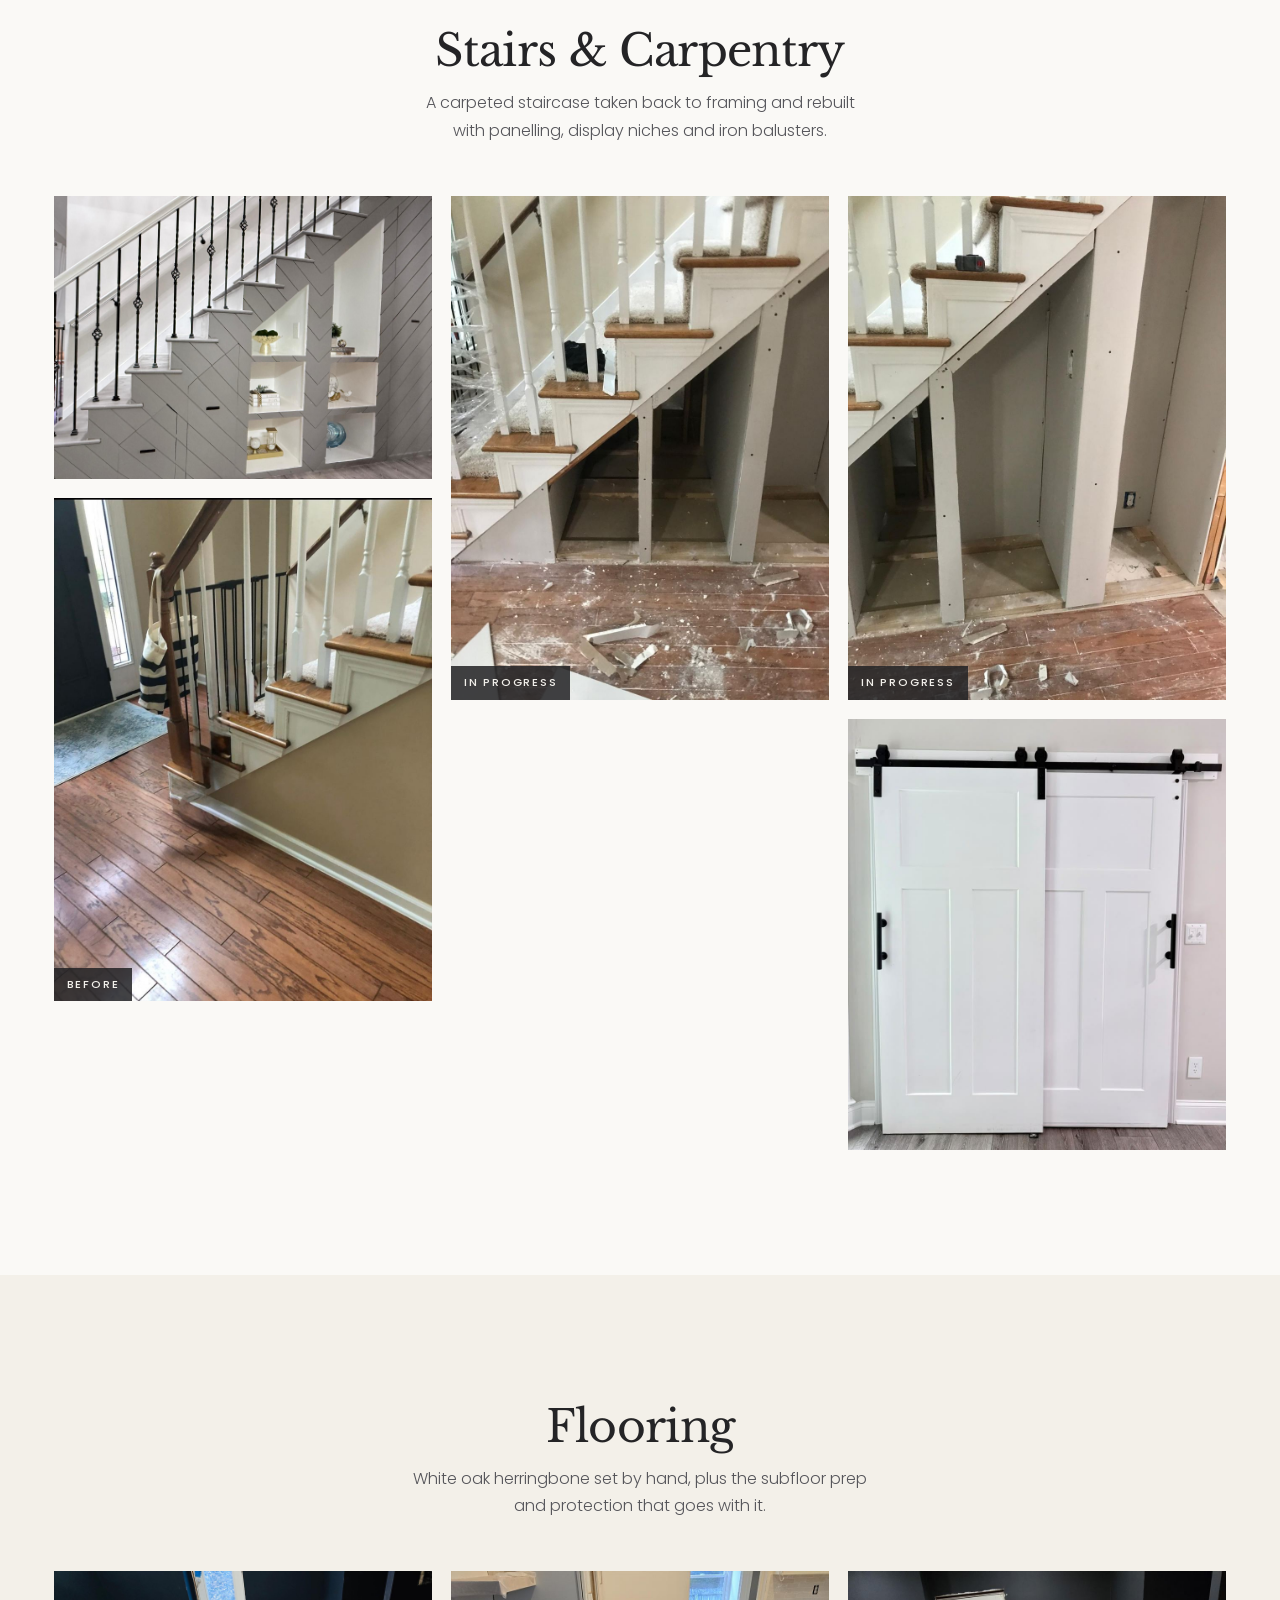
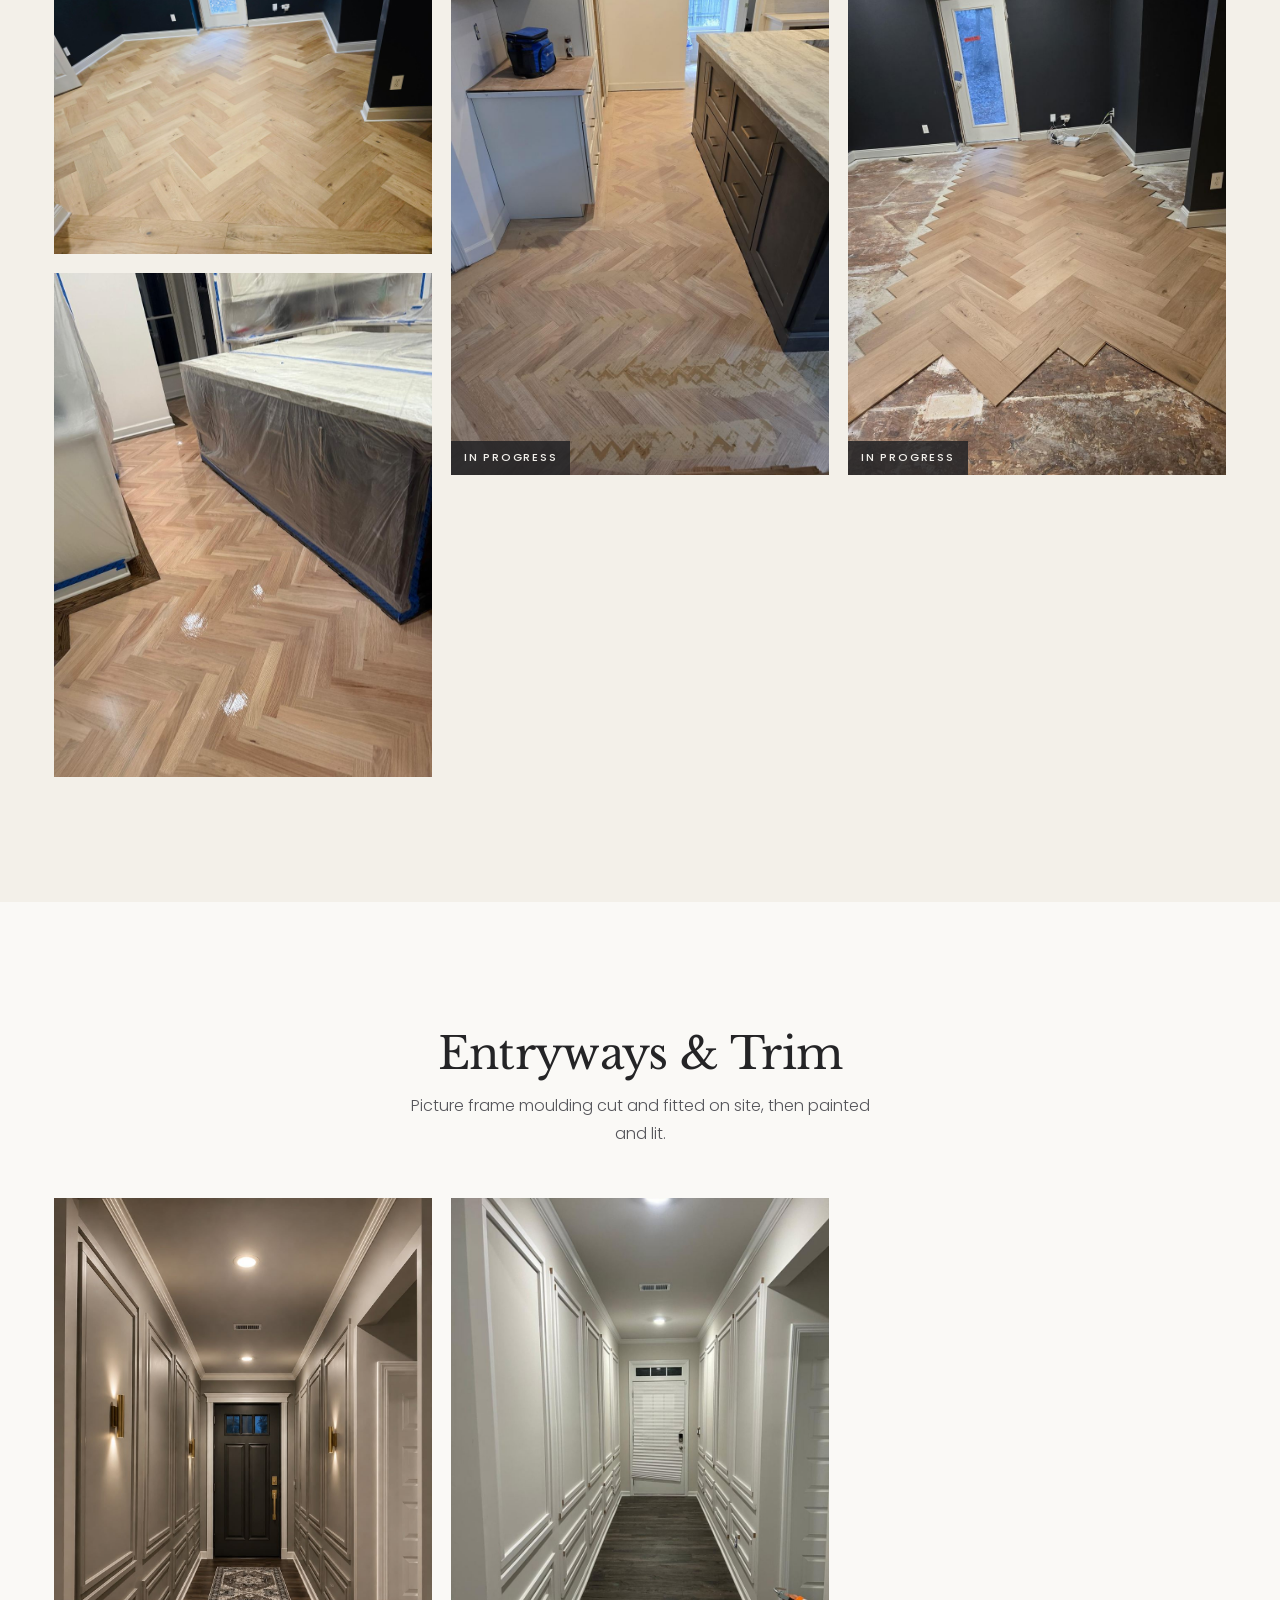
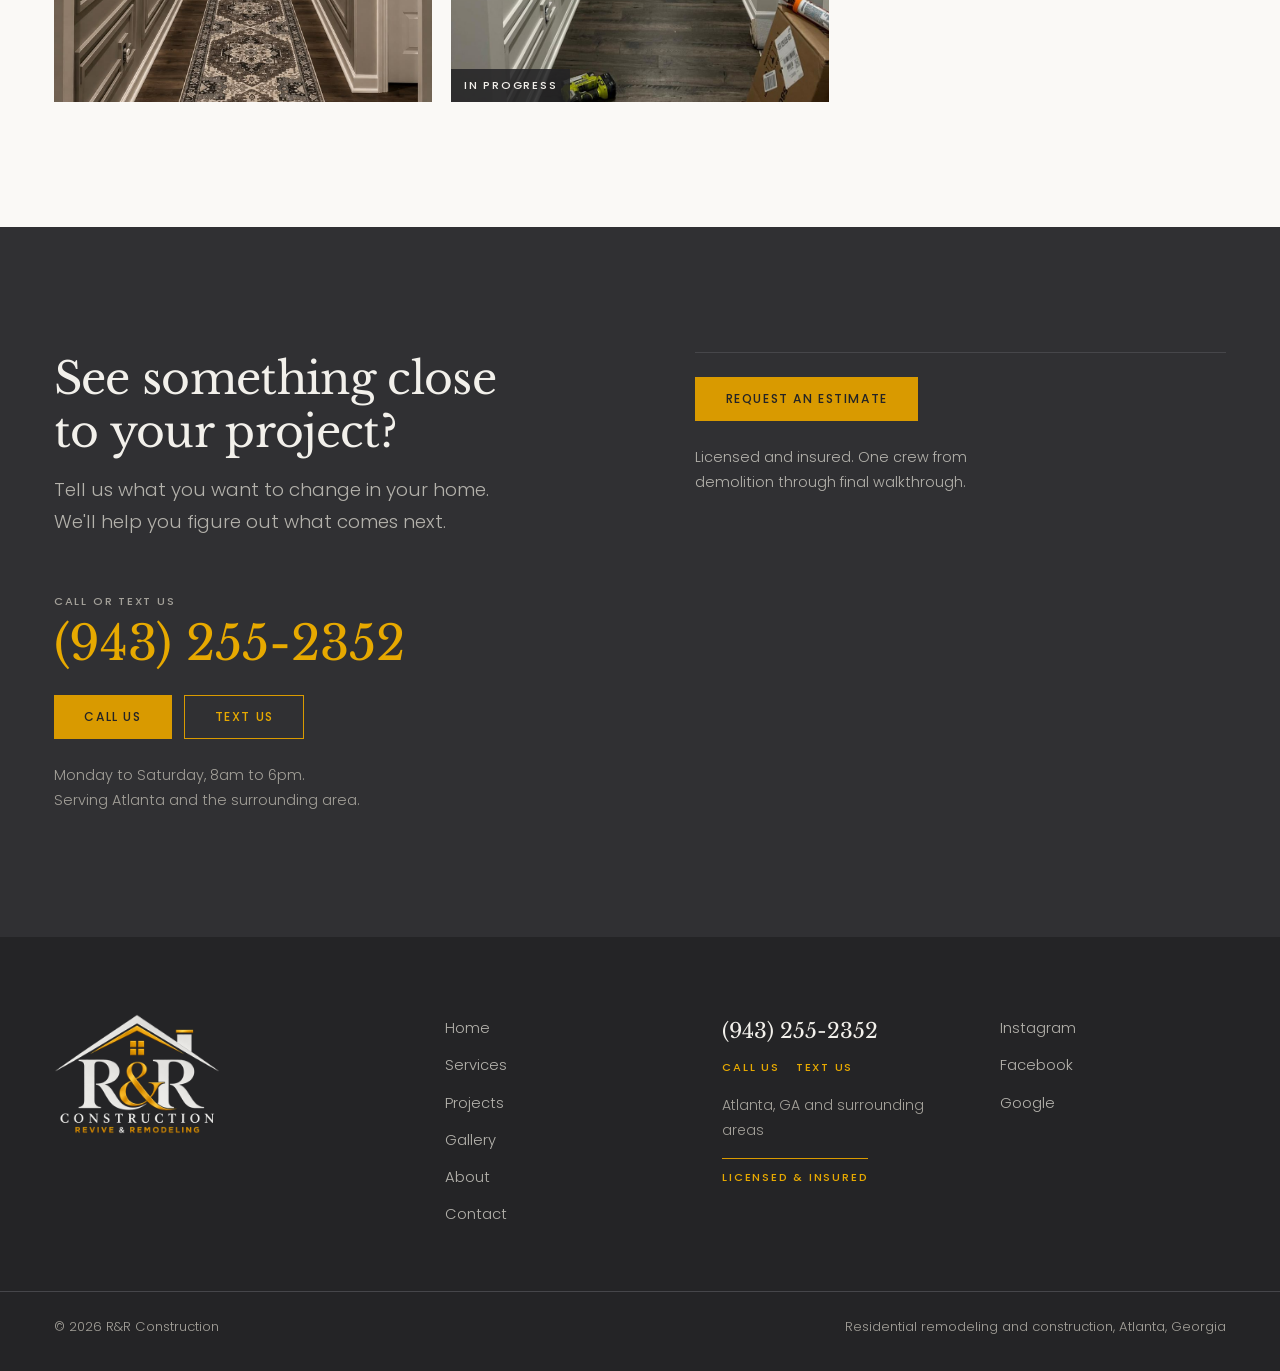
==== commit 6de04237: "Point the site at reviveandremodeling.com Adds the CNAME file GitHub Pages needs to serve the custom" ====
--- a/gallery.html
+++ b/gallery.html
@@ -6,12 +6,13 @@
 <title>Gallery | R&amp;R Construction, Atlanta GA</title>
 <meta name="description" content="Kitchens, living rooms, dining rooms, stairs, carpentry and flooring completed by R&amp;R Construction across Atlanta and the surrounding area.">
 <meta name="theme-color" content="#242426">
-<link rel="canonical" href="https://www.rrconstruction-atlanta.com/gallery.html">
+<link rel="canonical" href="https://reviveandremodeling.com/gallery.html">
 
 <meta property="og:type" content="website">
+<meta property="og:url" content="https://reviveandremodeling.com/gallery.html">
 <meta property="og:title" content="Gallery | R&amp;R Construction, Atlanta GA">
 <meta property="og:description" content="Finished work and work in progress, grouped by room.">
-<meta property="og:image" content="assets/img/logo/og-card.png">
+<meta property="og:image" content="https://reviveandremodeling.com/assets/img/logo/og-card.png">
 <meta property="og:image:width" content="1200">
 <meta property="og:image:height" content="630">
 <meta name="twitter:card" content="summary_large_image">
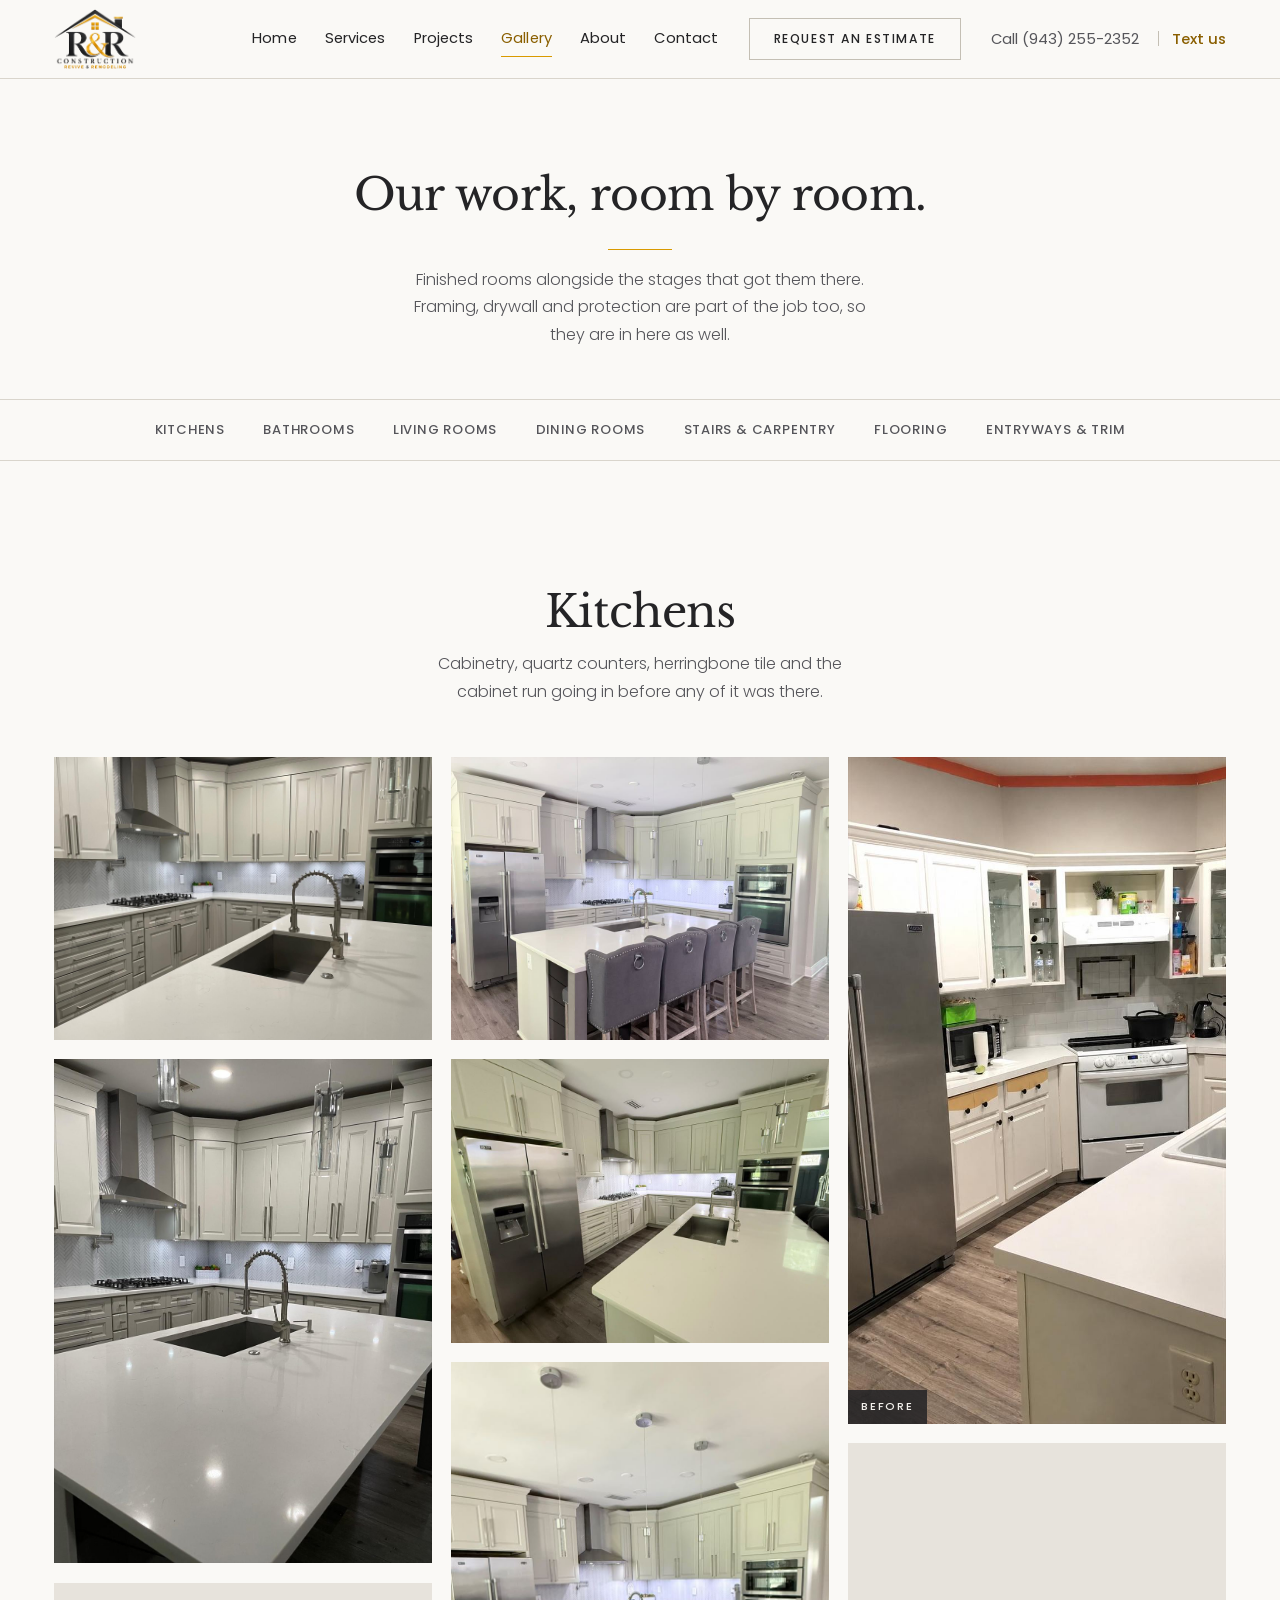
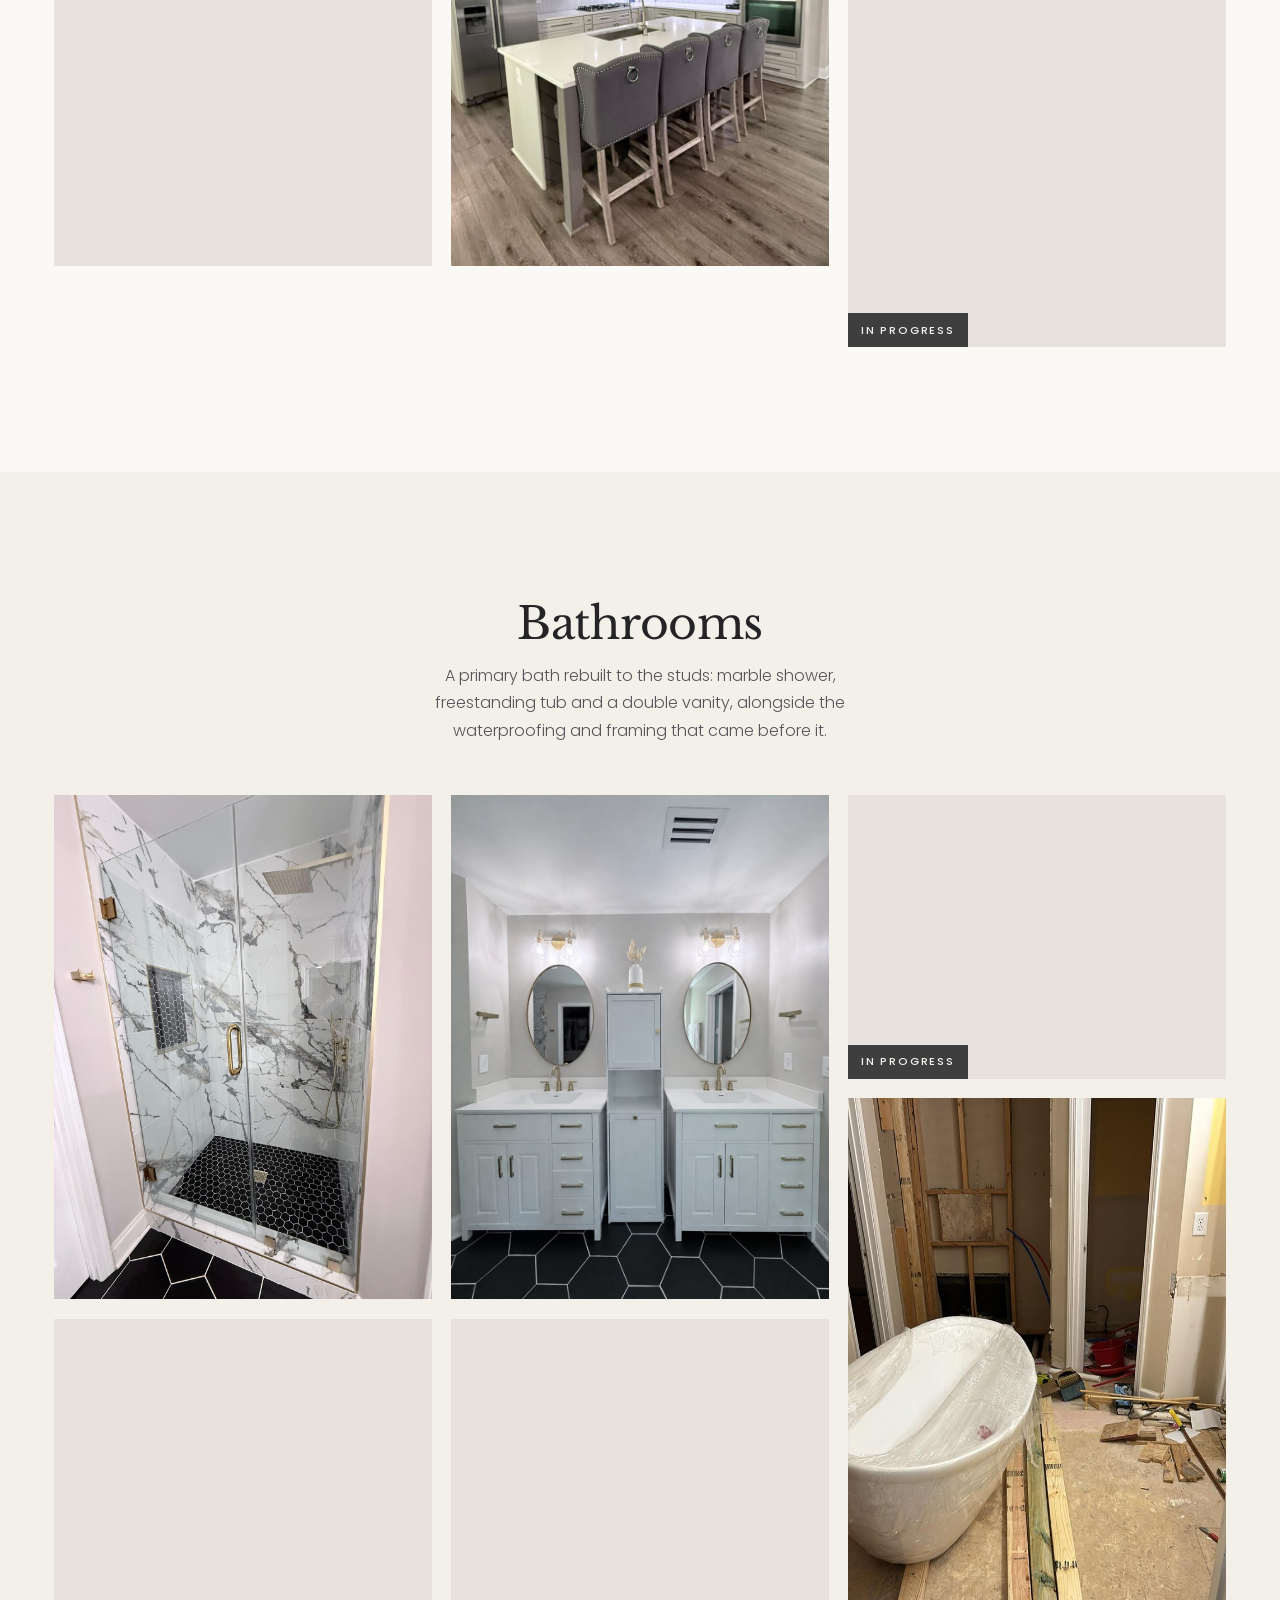
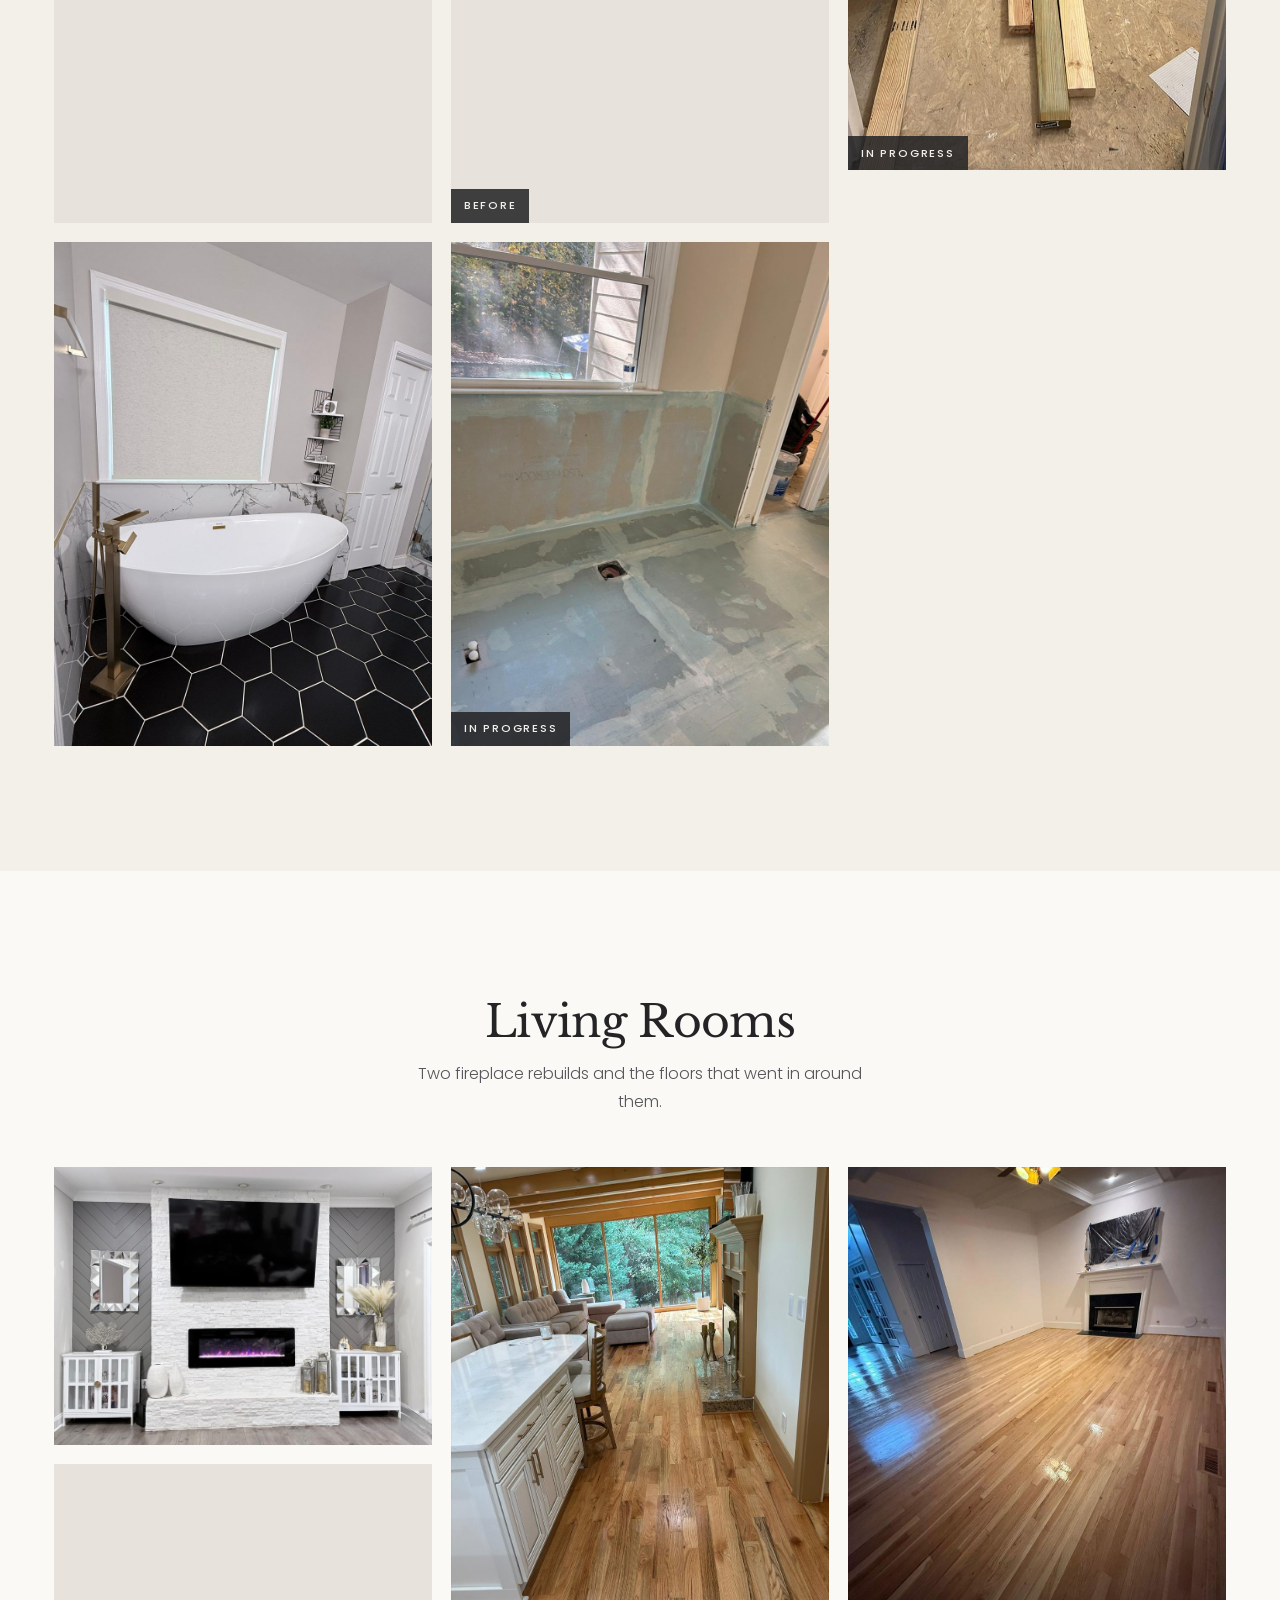
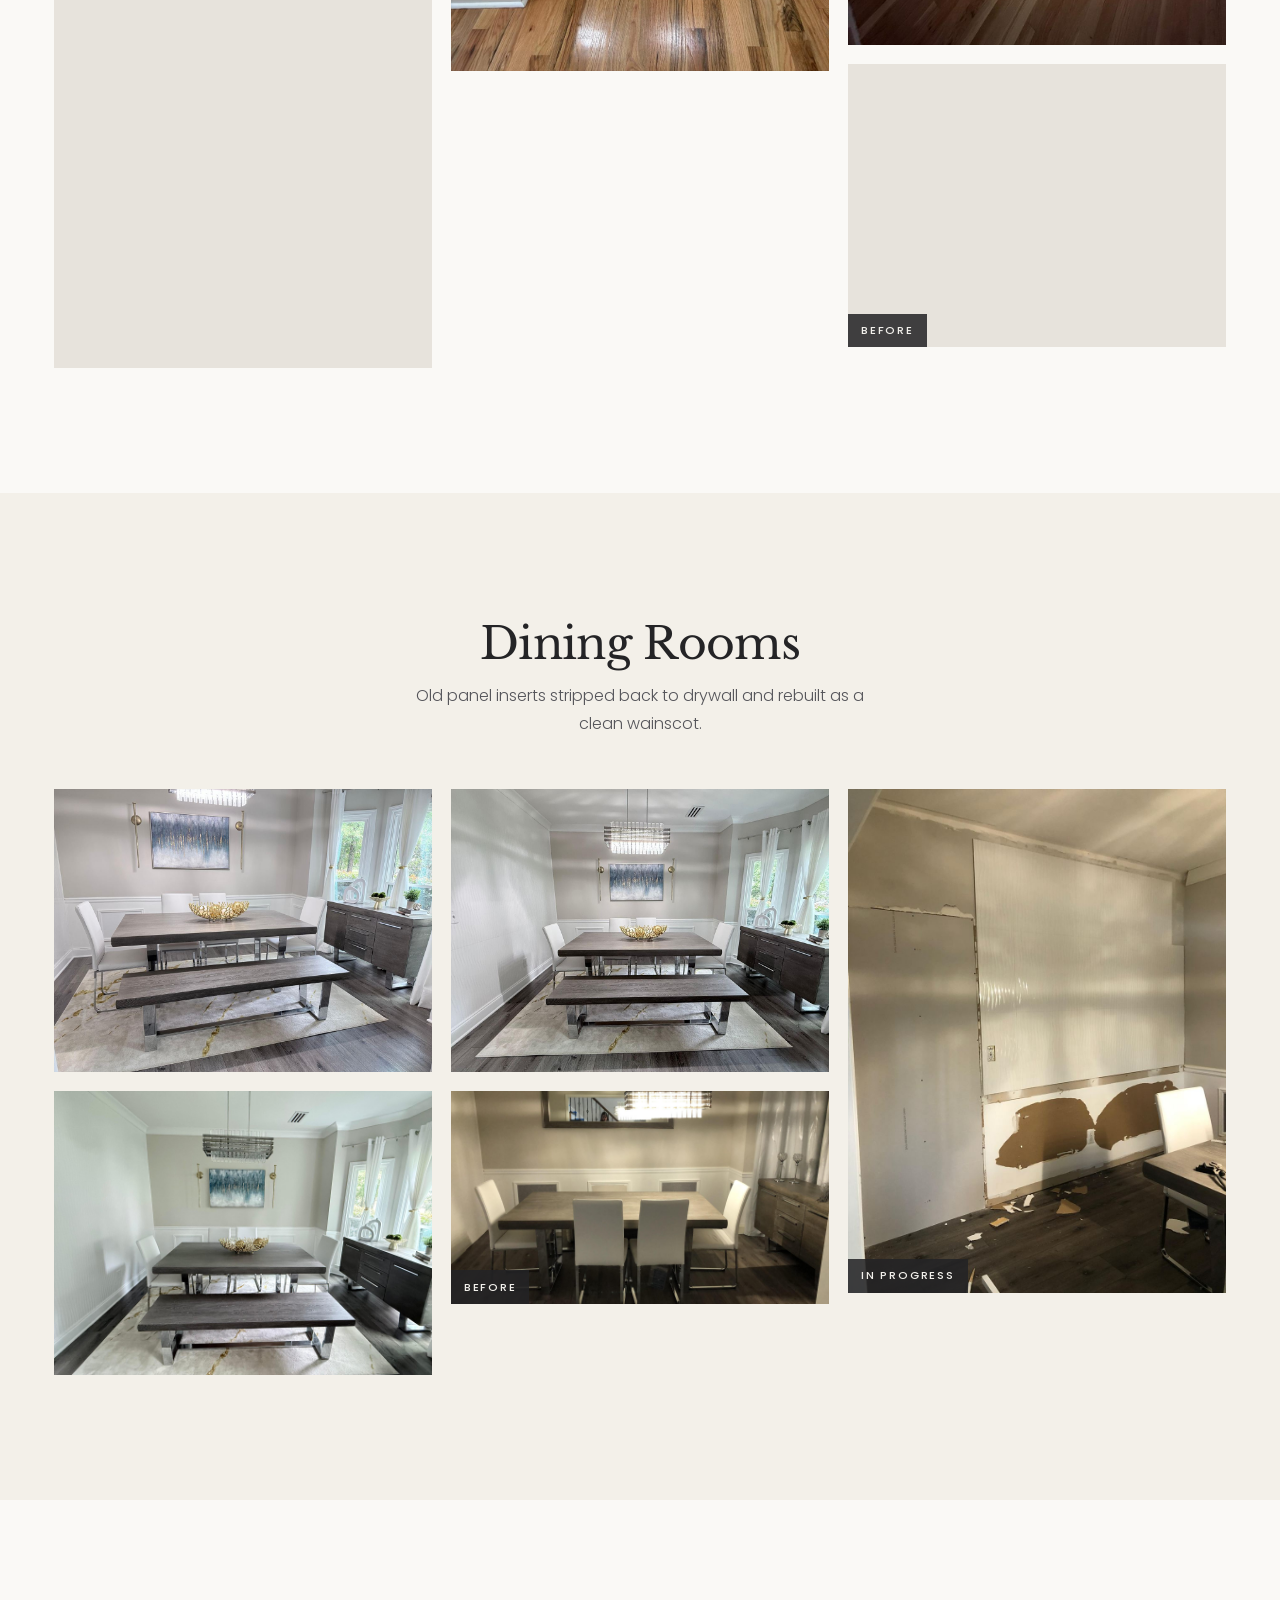
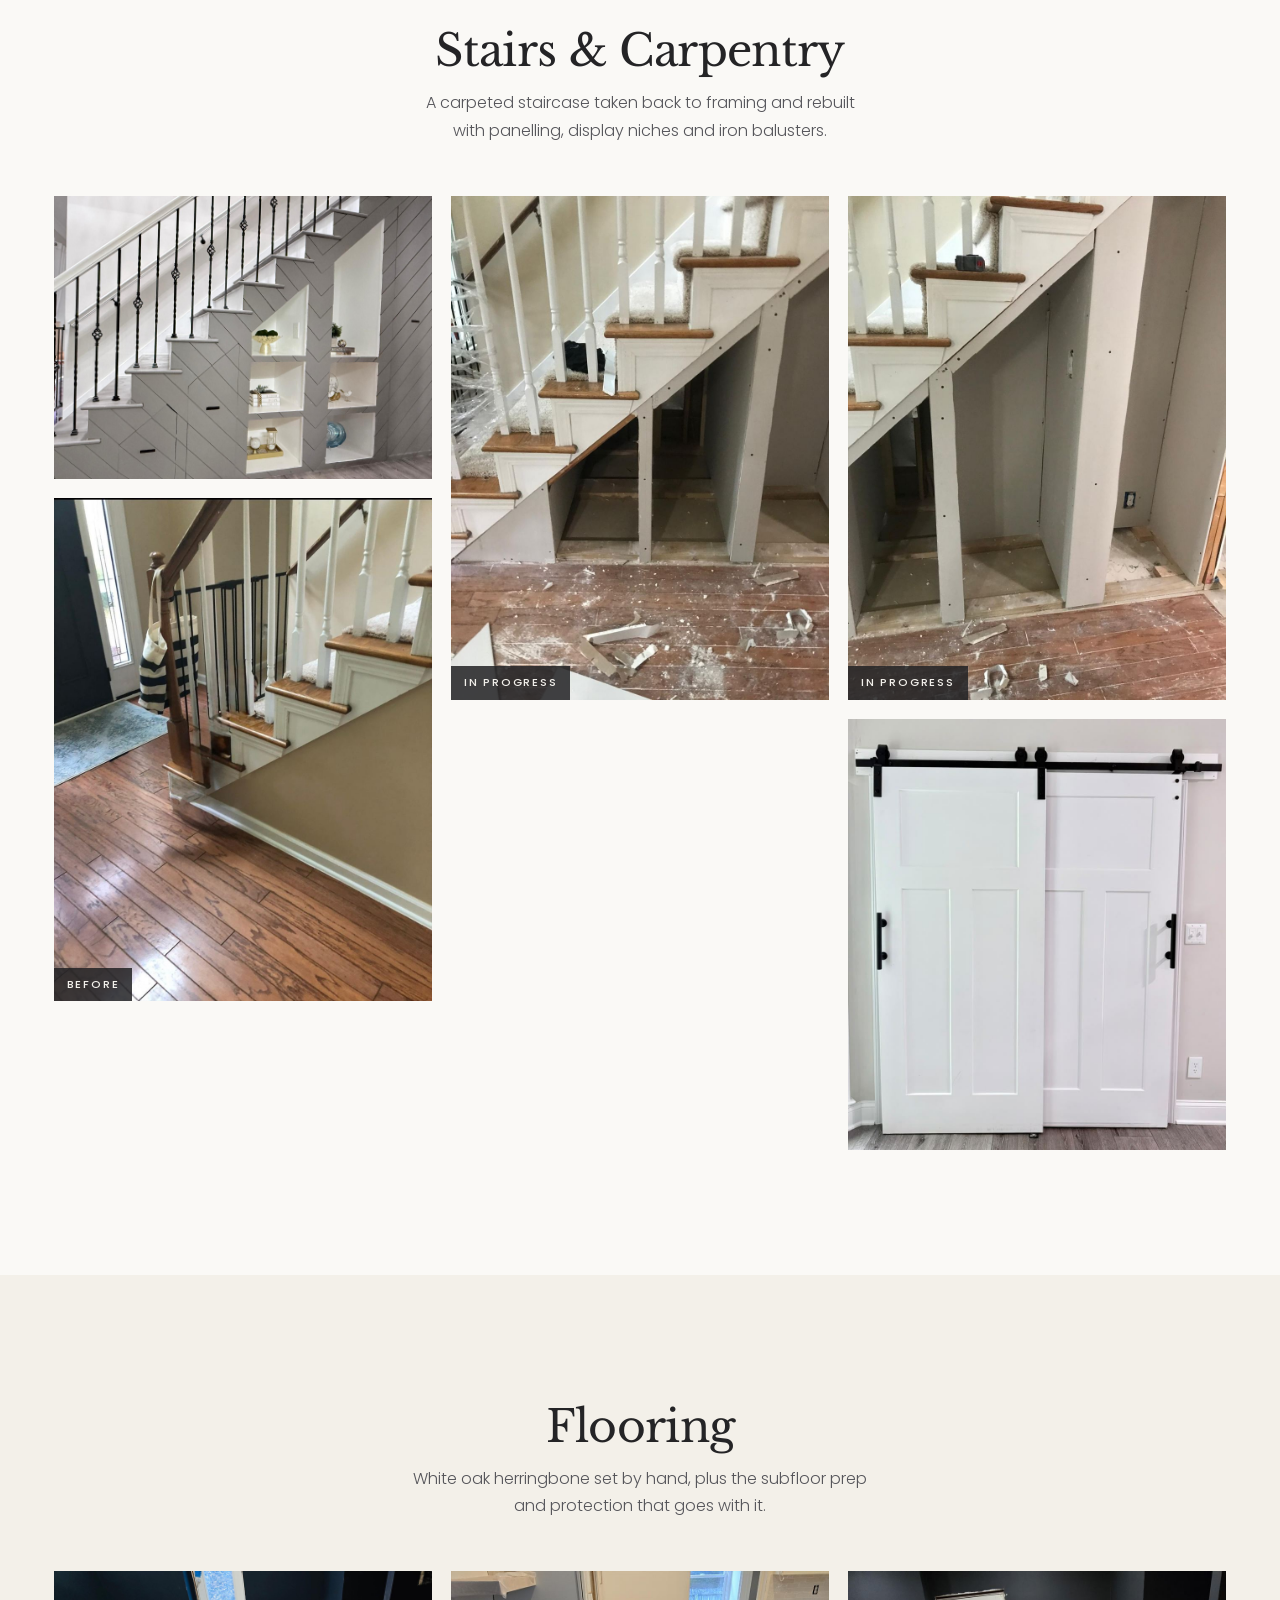
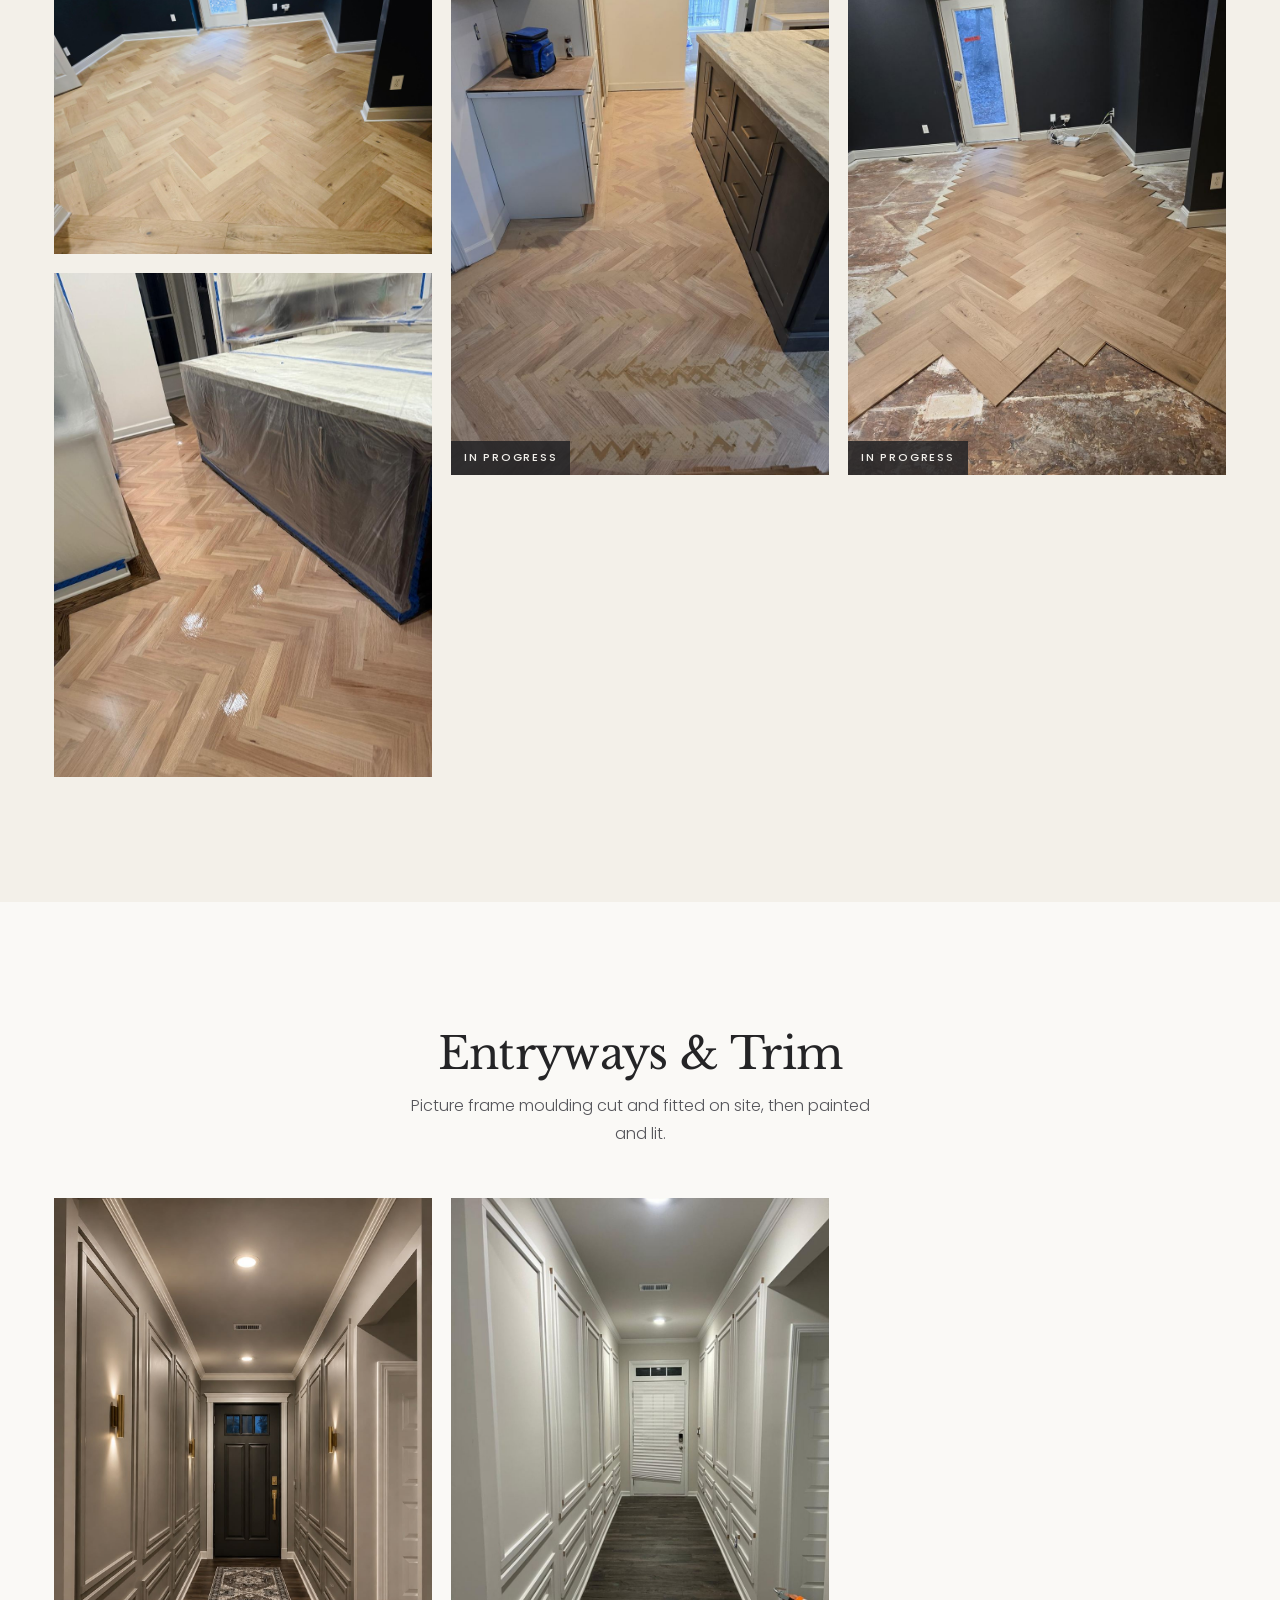
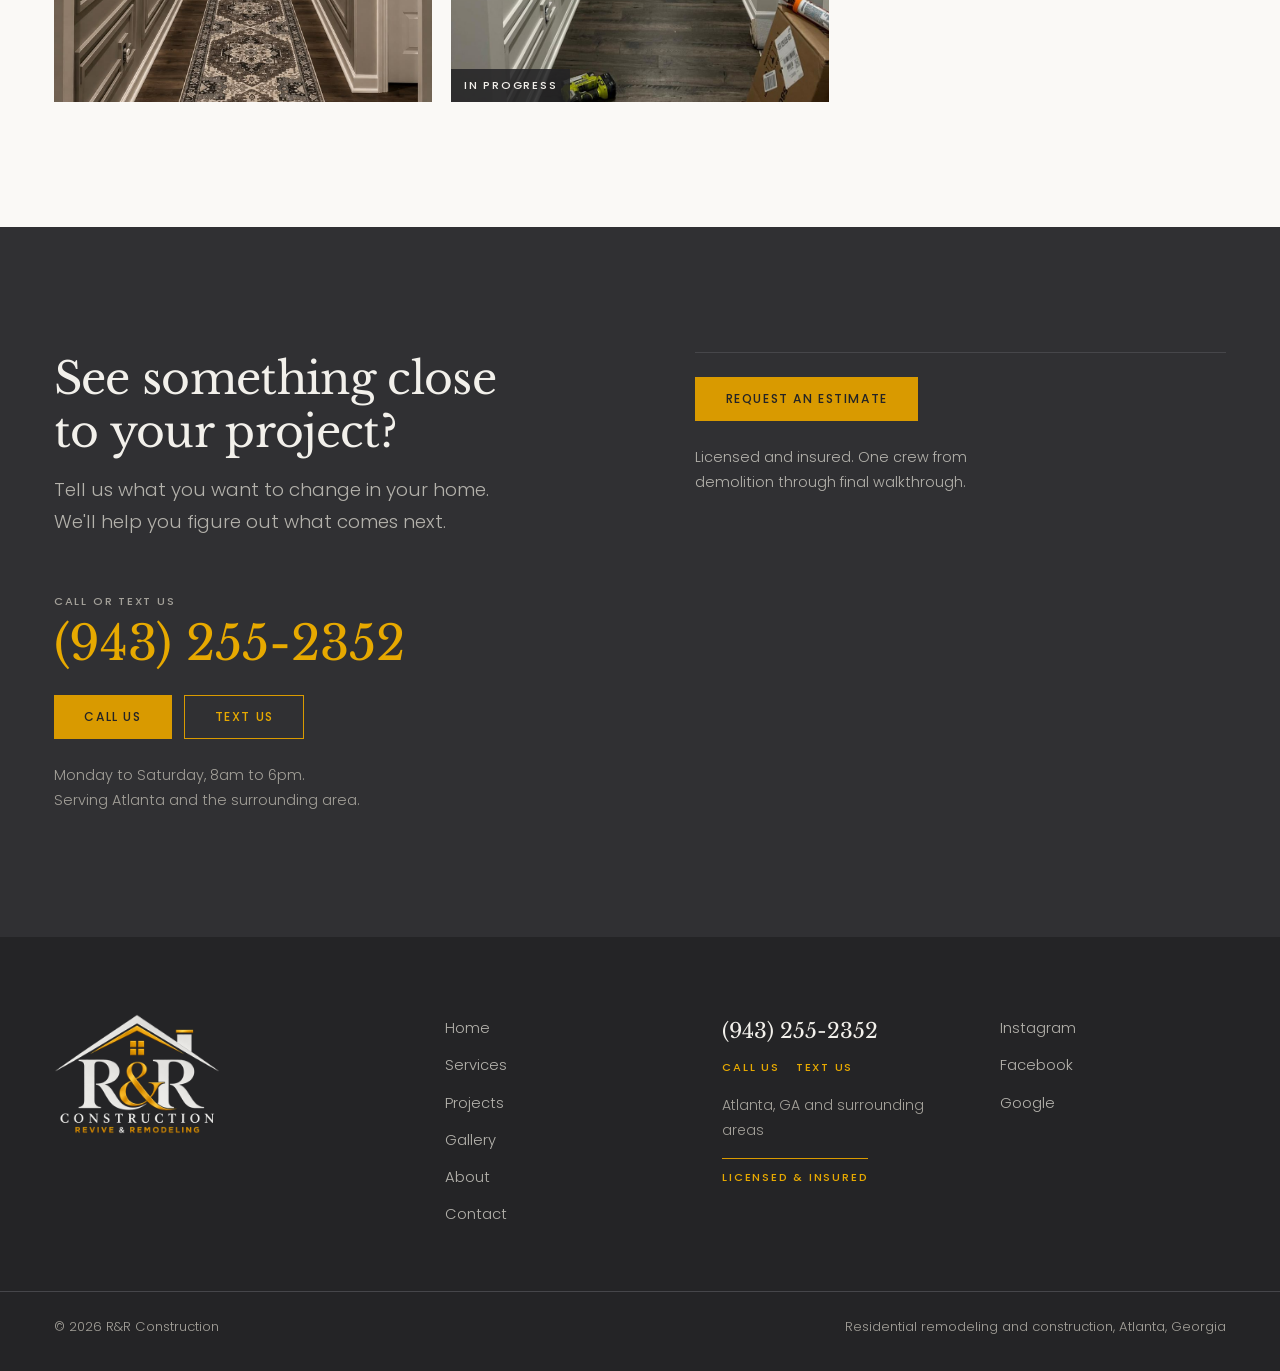
==== commit 920016af: "Build a real Open Graph card and audit for the caption bug's siblings og-card was the logo centered " ====
--- a/gallery.html
+++ b/gallery.html
@@ -12,7 +12,8 @@
 <meta property="og:url" content="https://reviveandremodeling.com/gallery.html">
 <meta property="og:title" content="Gallery | R&amp;R Construction, Atlanta GA">
 <meta property="og:description" content="Finished work and work in progress, grouped by room.">
-<meta property="og:image" content="https://reviveandremodeling.com/assets/img/logo/og-card.png">
+<meta property="og:image" content="https://reviveandremodeling.com/assets/img/logo/og-card.jpg">
+<meta property="og:image:type" content="image/jpeg">
 <meta property="og:image:width" content="1200">
 <meta property="og:image:height" content="630">
 <meta name="twitter:card" content="summary_large_image">
--- a/assets/css/components.css
+++ b/assets/css/components.css
@@ -647,6 +647,14 @@
 }
 .compare--portrait .compare__frame { aspect-ratio: 3 / 4; }
 
+/* The caption's two-column grid (text + facts) assumes the ~1300px
+   width the wide pairs have. .compare__facts is a wrapping flex row,
+   so its max-content contribution to the `auto` column is both facts
+   laid out on one line, ~330px, which starves the 1fr text column
+   down to a sliver at this figure's 416px width. Stack instead, the
+   same treatment the base rule already uses under 760px. */
+.compare--portrait .compare__caption { grid-template-columns: 1fr; }
+
 /* --ratio is set per pair on the element, so each comparison keeps the
    framing its own photographs were shot in. */
 .compare__frame {
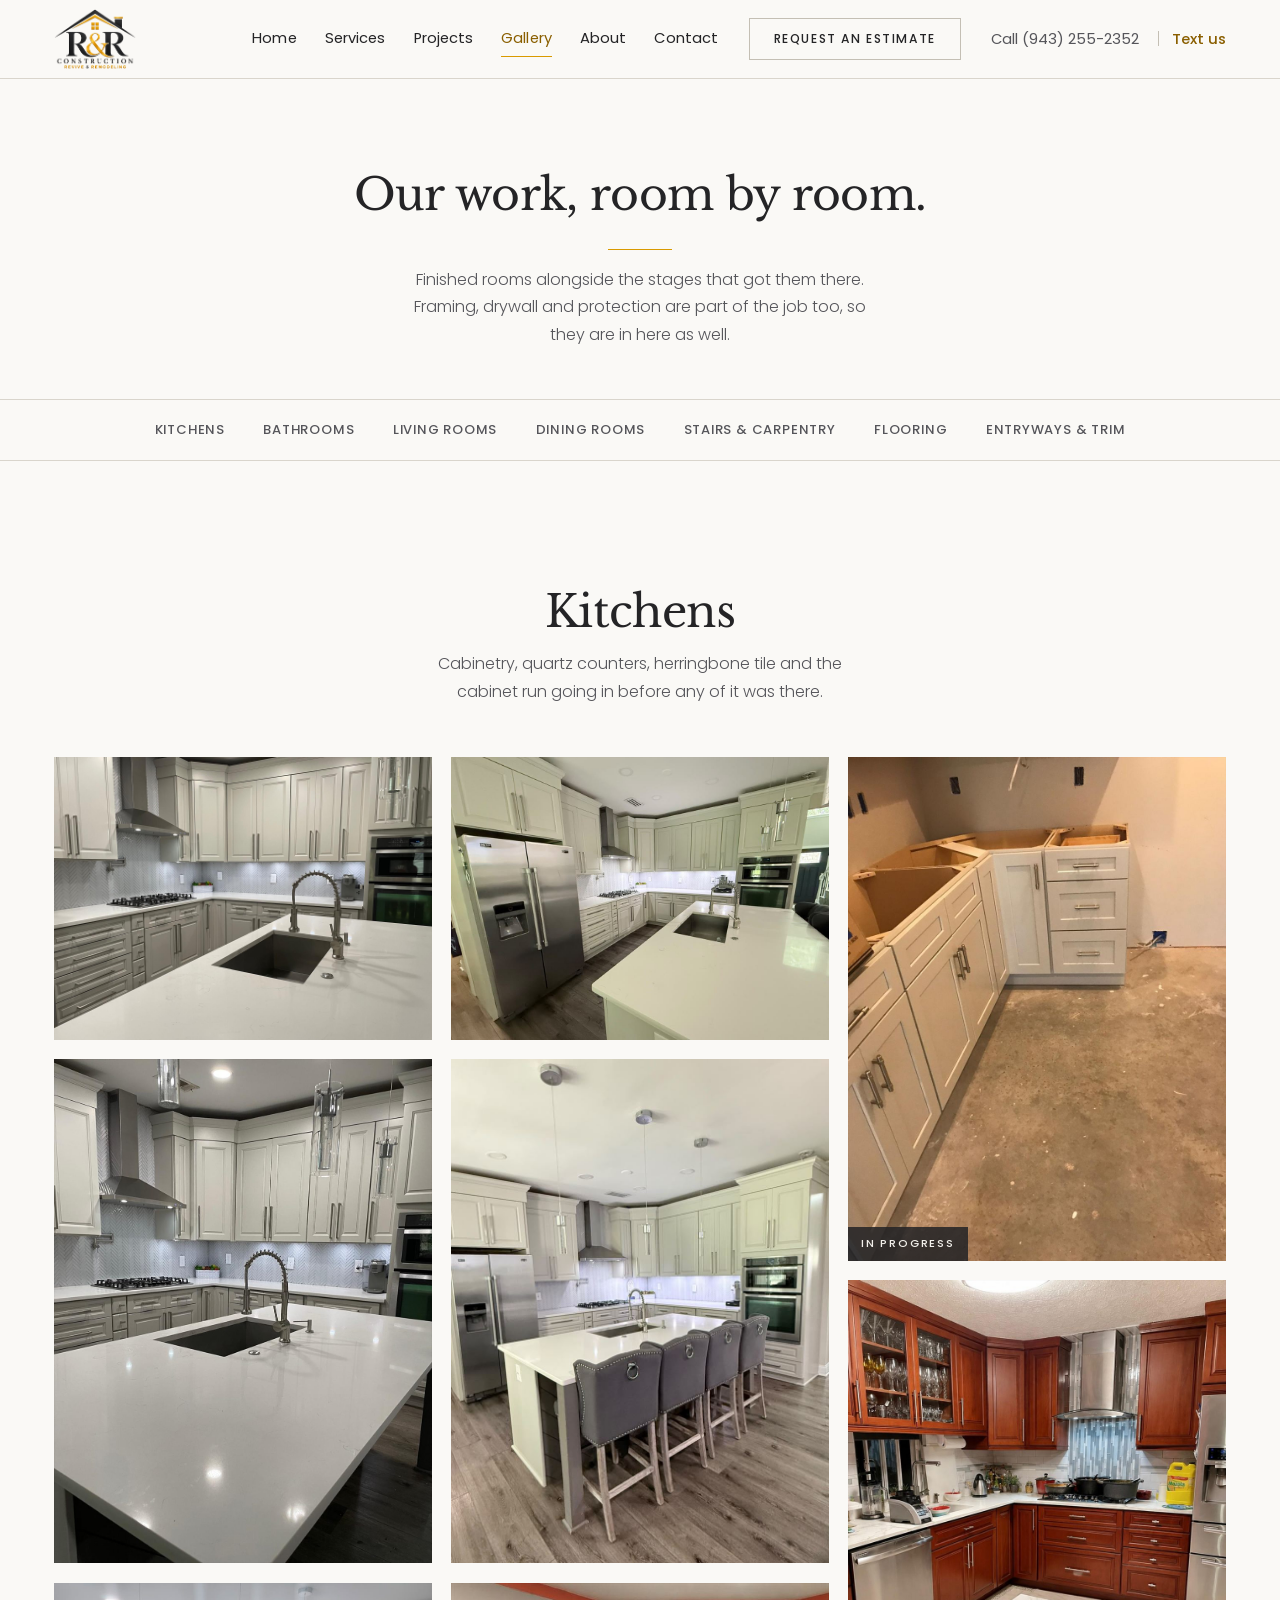
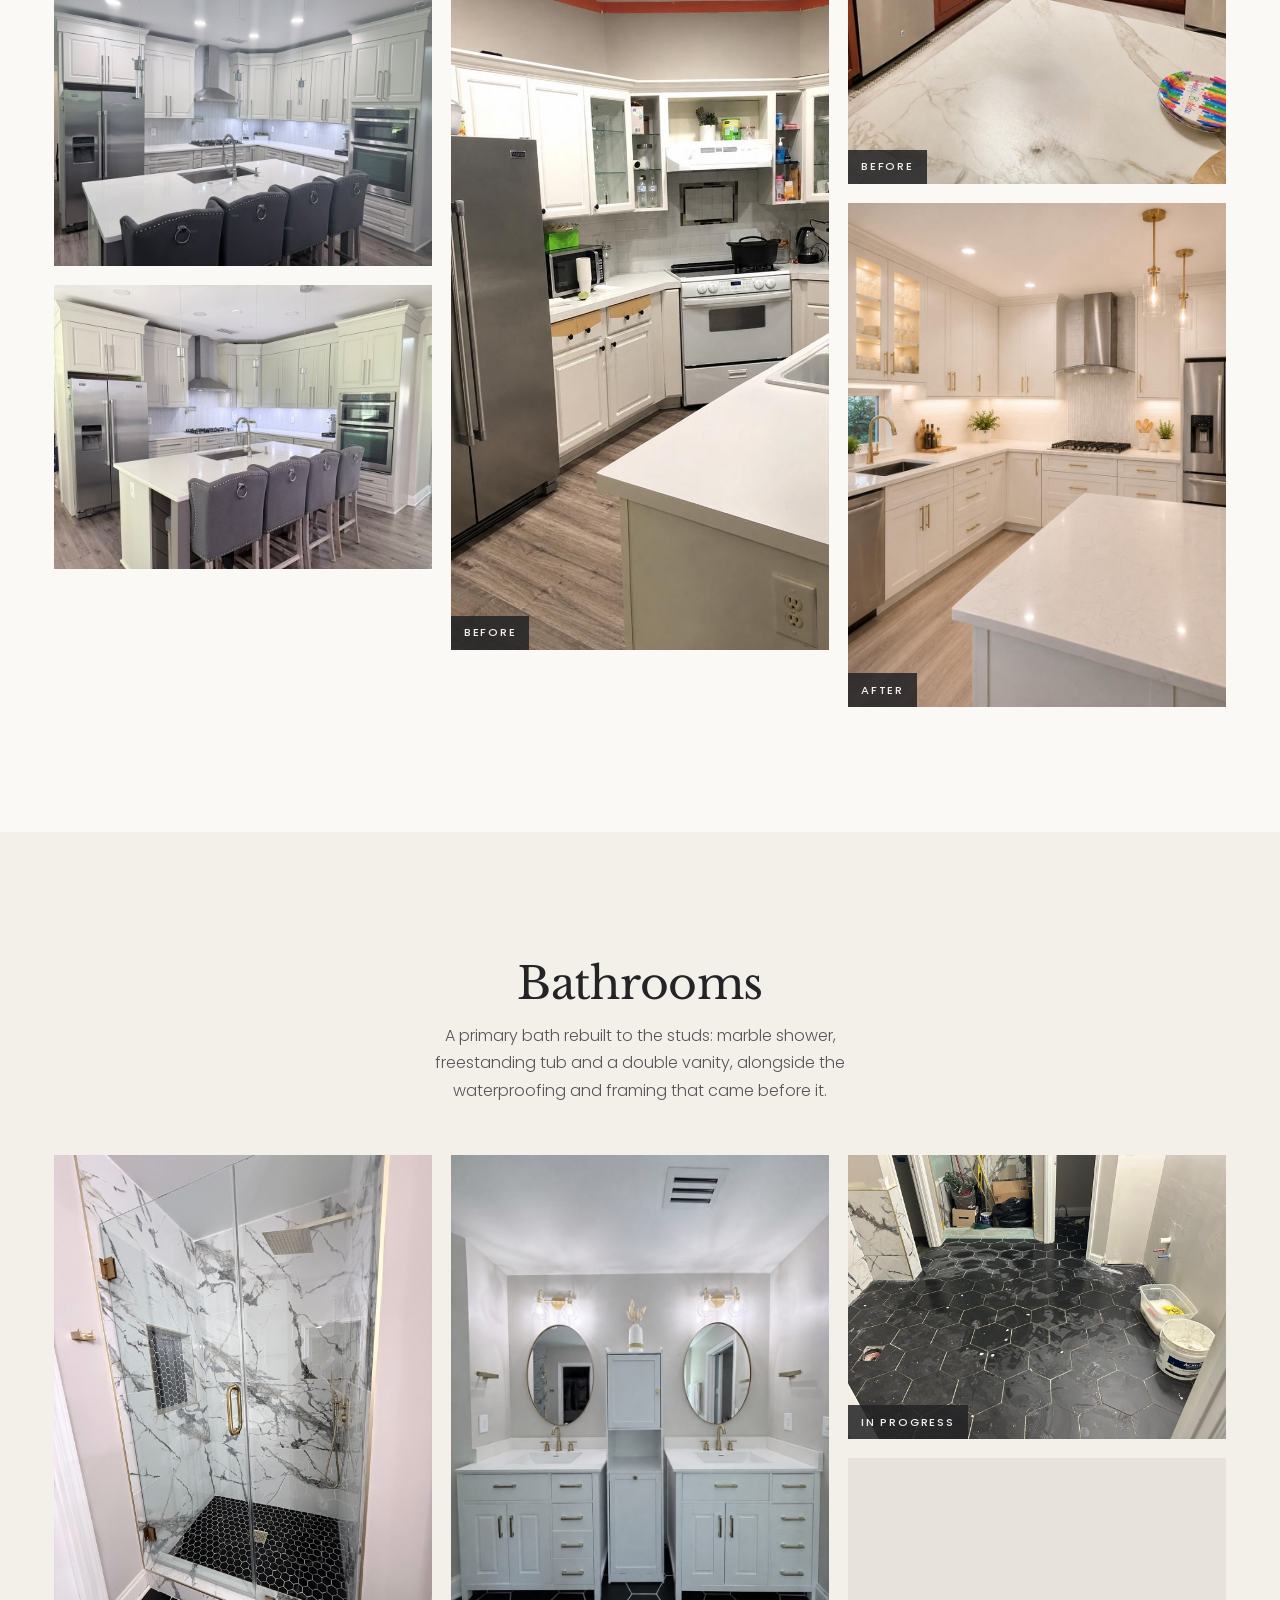
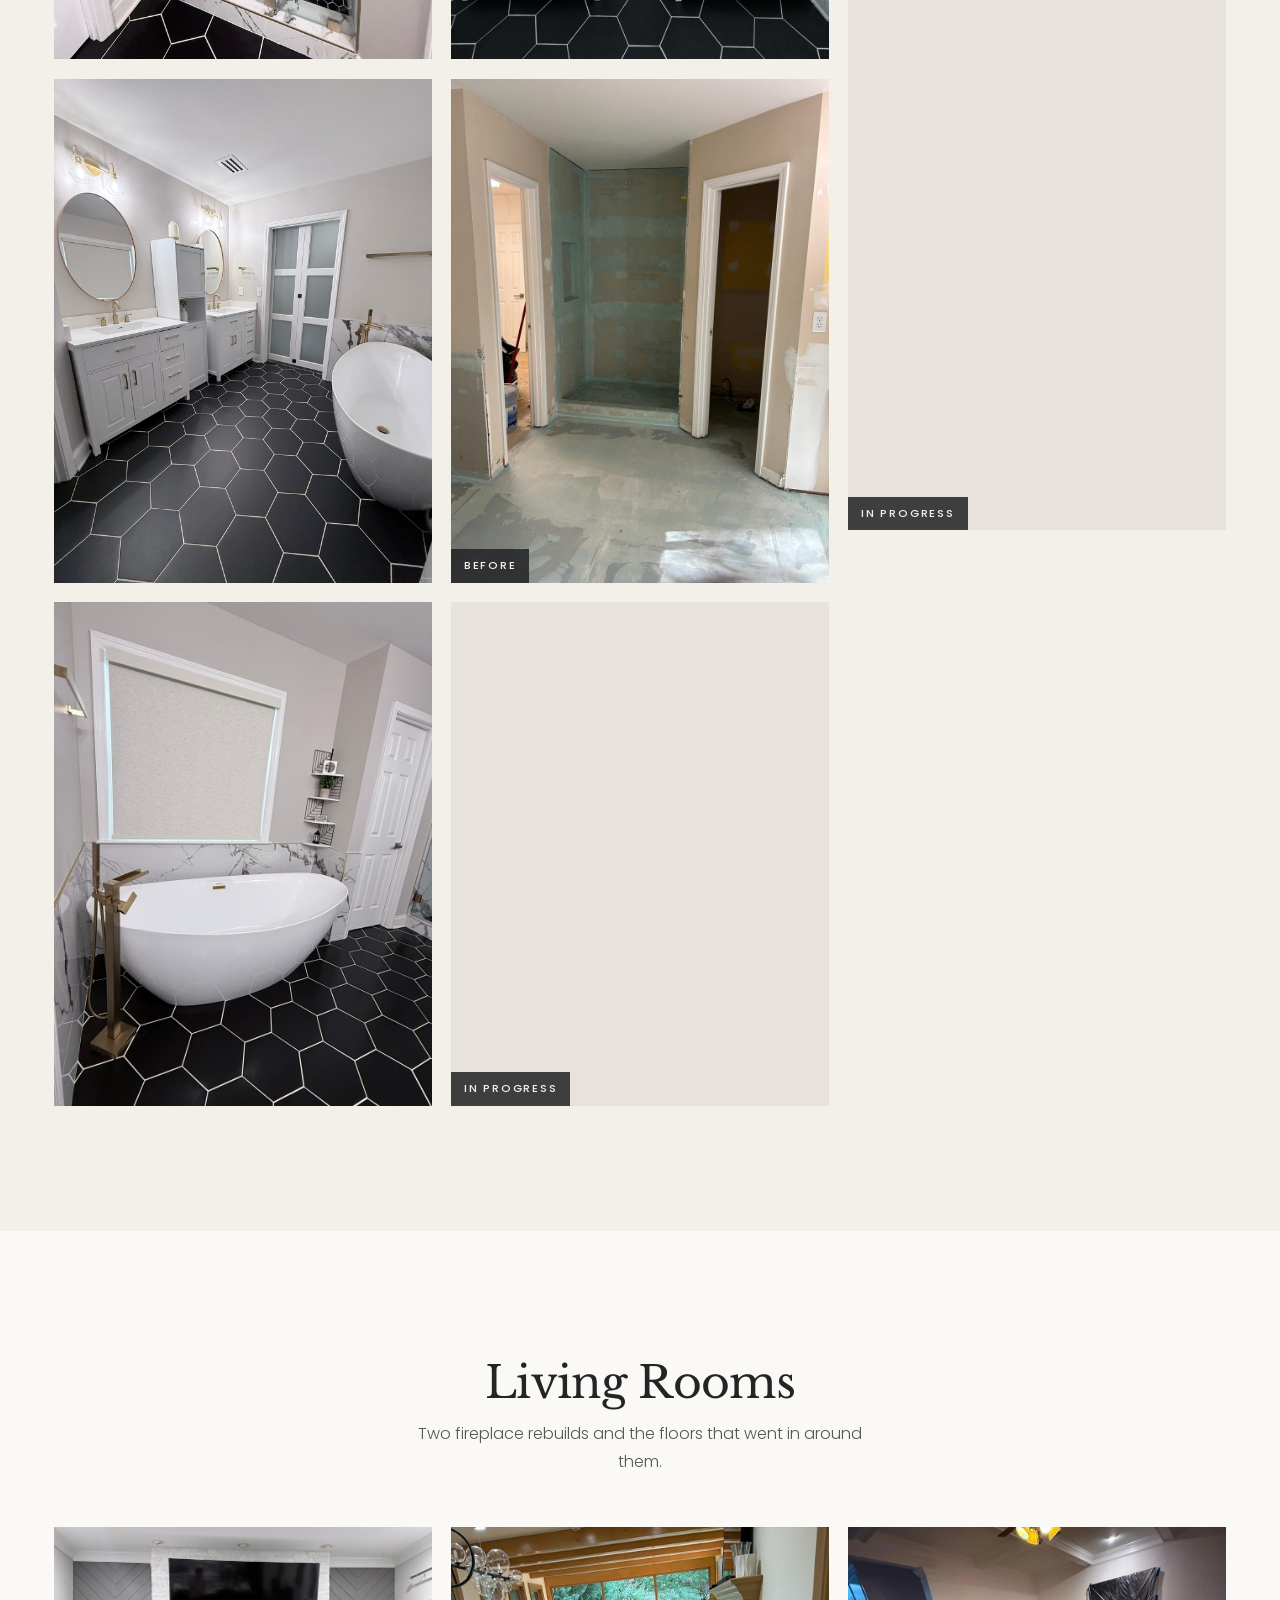
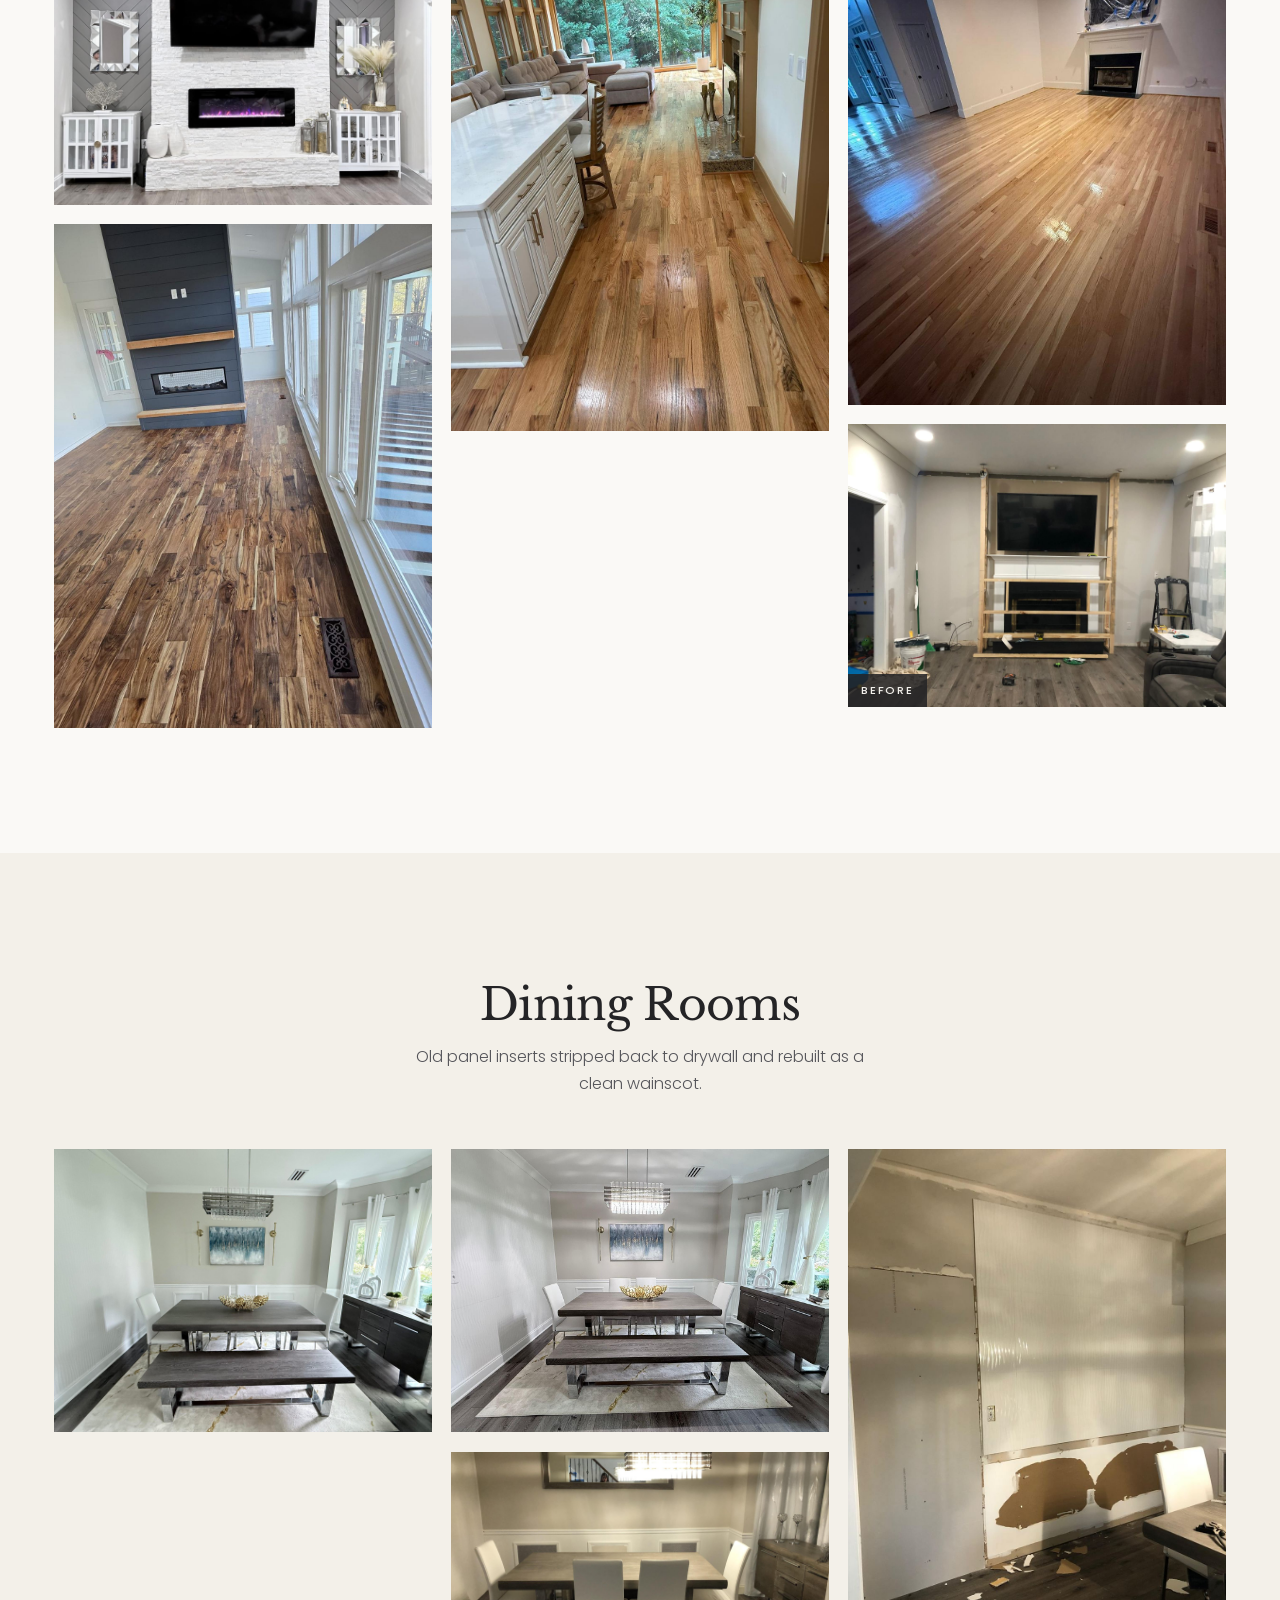
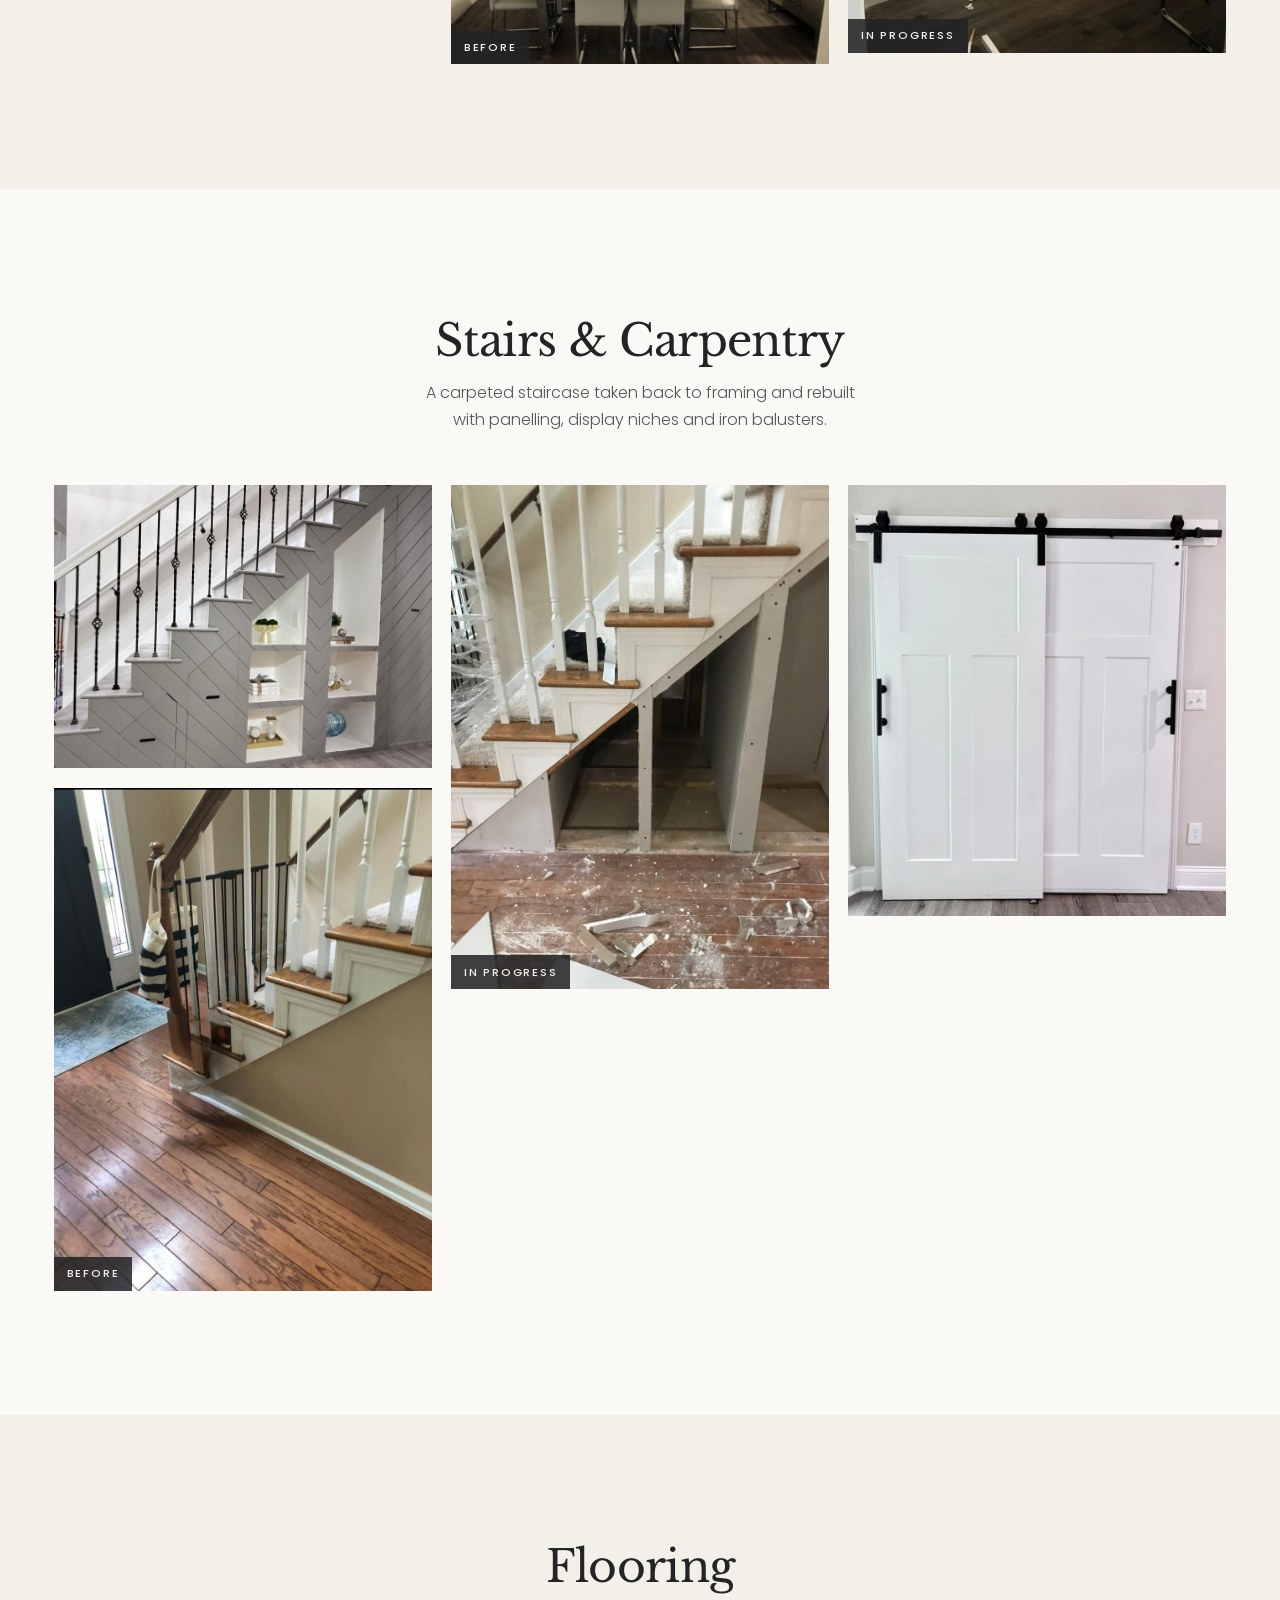
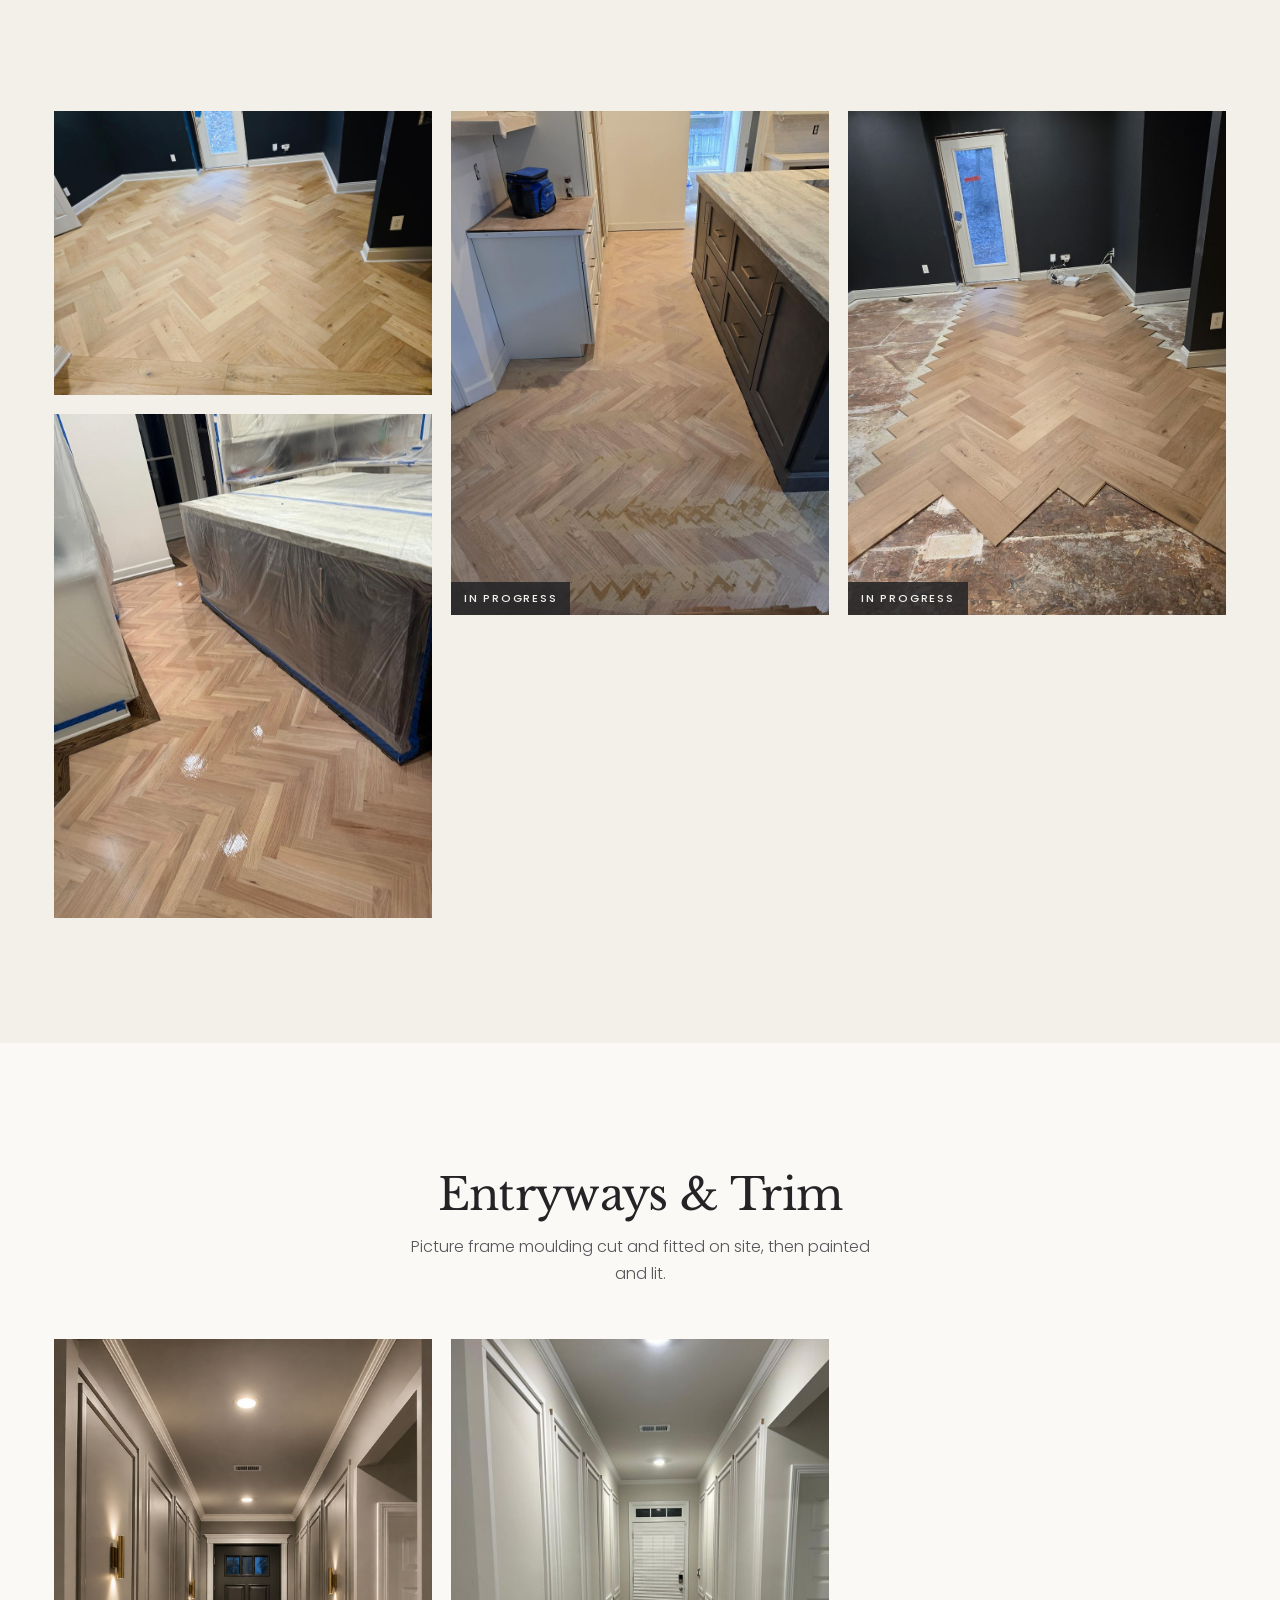
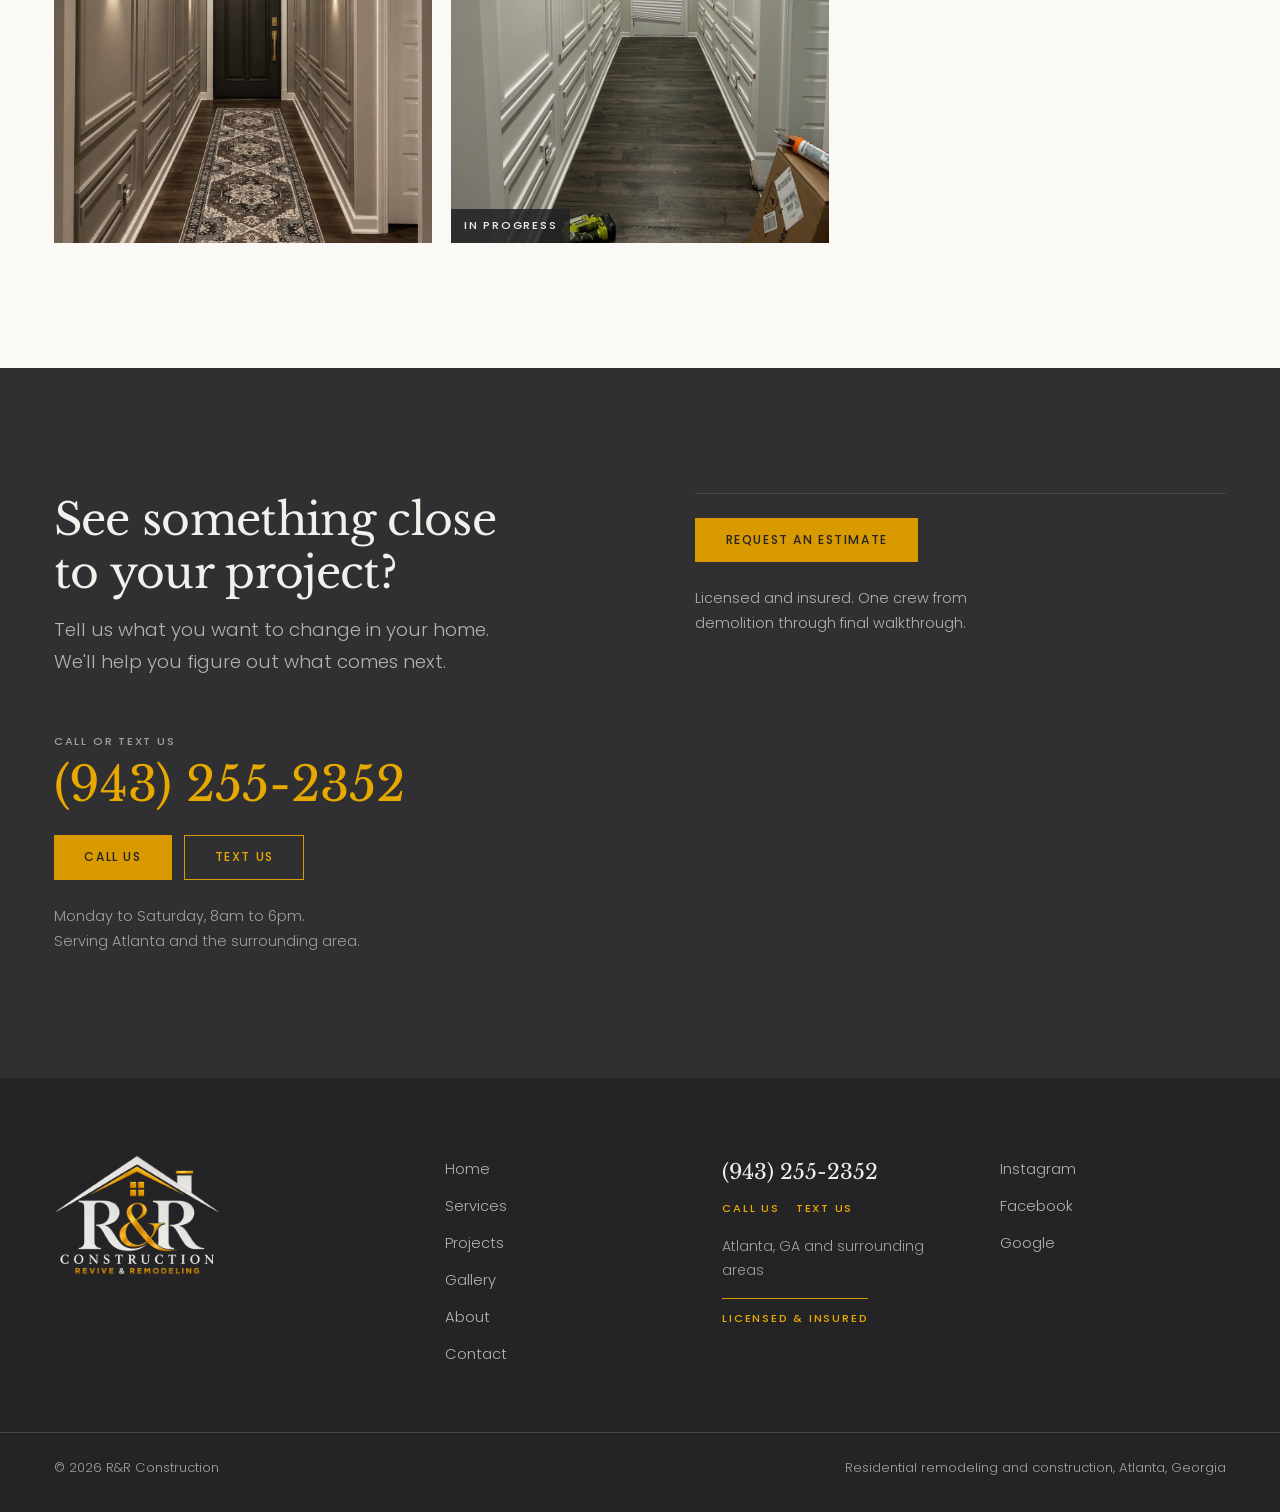
==== commit a54c9947: "Swap in a stronger kitchen before/after, drop two requested gallery tiles Removed on request, both i" ====
--- a/gallery.html
+++ b/gallery.html
@@ -206,6 +206,28 @@
             <span class="gal-tile__tag">In progress</span>
           </button>
         </li>
+        <li class="gal-item">
+          <button type="button" class="gal-tile" data-lightbox
+                  data-full="assets/img/gallery/kitchen-08-before.jpg"
+                  data-caption="Before: cherry cabinets, white subway tile and a mosaic accent stripe"
+                  data-tag="Before">
+            <img src="assets/img/gallery/kitchen-08-before.jpg"
+                 alt="Before: cherry cabinets, white subway tile and a mosaic accent stripe"
+                 width="900" height="1200" loading="lazy" decoding="async">
+            <span class="gal-tile__tag">Before</span>
+          </button>
+        </li>
+        <li class="gal-item">
+          <button type="button" class="gal-tile" data-lightbox
+                  data-full="assets/img/gallery/kitchen-09-after.jpg"
+                  data-caption="After: white shaker cabinets, brass hardware and a waterfall island"
+                  data-tag="After">
+            <img src="assets/img/gallery/kitchen-09-after.jpg"
+                 alt="After: white shaker cabinets, brass hardware and a waterfall island"
+                 width="900" height="1200" loading="lazy" decoding="async">
+            <span class="gal-tile__tag">After</span>
+          </button>
+        </li>
       </ul>
     </div>
   </section>
@@ -390,15 +412,6 @@
       <ul class="gal-grid" data-lightbox-group="Dining Rooms">
         <li class="gal-item">
           <button type="button" class="gal-tile" data-lightbox
-                  data-full="assets/img/gallery/dining-01.jpg"
-                  data-caption="Finished dining room with new wainscot, brass sconces and a linear chandelier">
-            <img src="assets/img/gallery/dining-01.jpg"
-                 alt="Finished dining room with new wainscot, brass sconces and a linear chandelier"
-                 width="1200" height="900" loading="lazy" decoding="async">
-          </button>
-        </li>
-        <li class="gal-item">
-          <button type="button" class="gal-tile" data-lightbox
                   data-full="assets/img/photos/ba-dining-after.jpg"
                   data-caption="Head on, with the sideboard wall on the right">
             <img src="assets/img/photos/ba-dining-after.jpg"
@@ -483,17 +496,6 @@
                   data-tag="In progress">
             <img src="assets/img/gallery/carpentry-04.jpg"
                  alt="Skirt opened up and the understair space framed out"
-                 width="900" height="1200" loading="lazy" decoding="async">
-            <span class="gal-tile__tag">In progress</span>
-          </button>
-        </li>
-        <li class="gal-item">
-          <button type="button" class="gal-tile" data-lightbox
-                  data-full="assets/img/gallery/carpentry-03.jpg"
-                  data-caption="Niches boarded and taped before the panelling goes on"
-                  data-tag="In progress">
-            <img src="assets/img/gallery/carpentry-03.jpg"
-                 alt="Niches boarded and taped before the panelling goes on"
                  width="900" height="1200" loading="lazy" decoding="async">
             <span class="gal-tile__tag">In progress</span>
           </button>
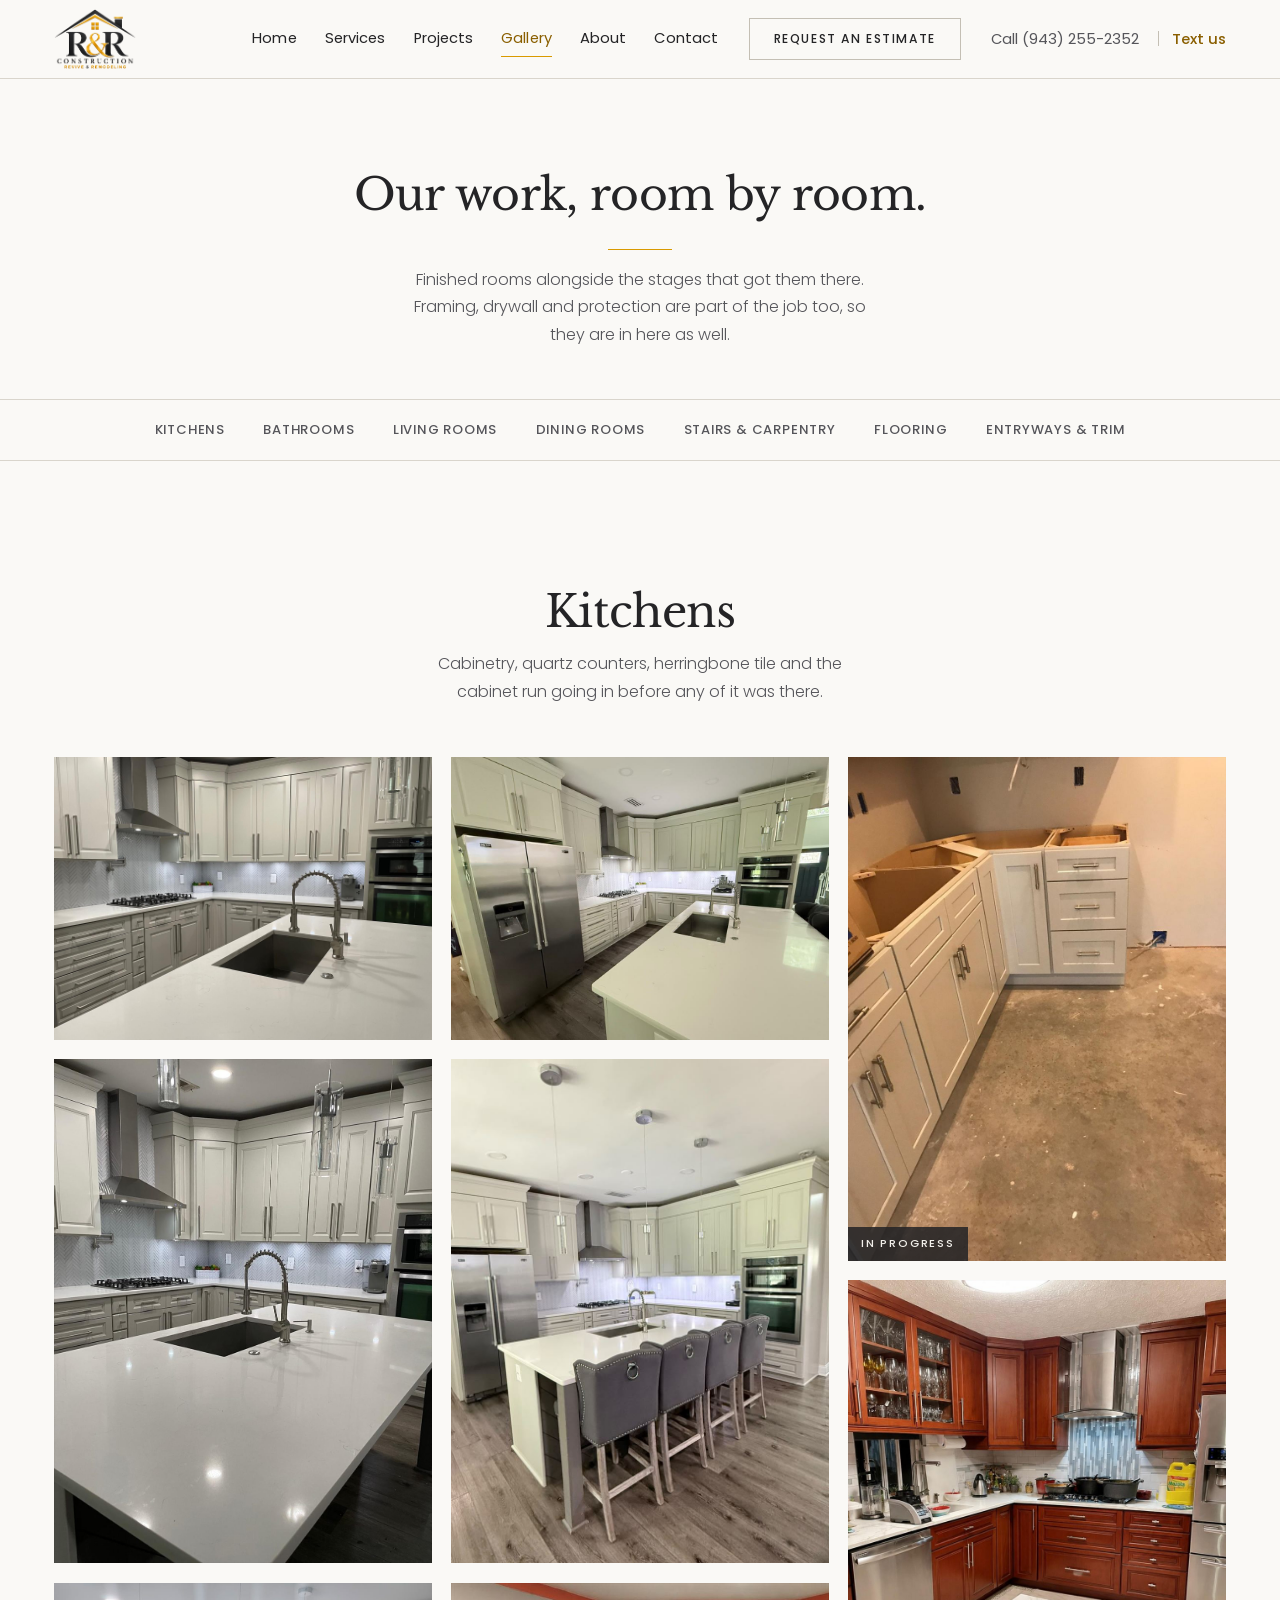
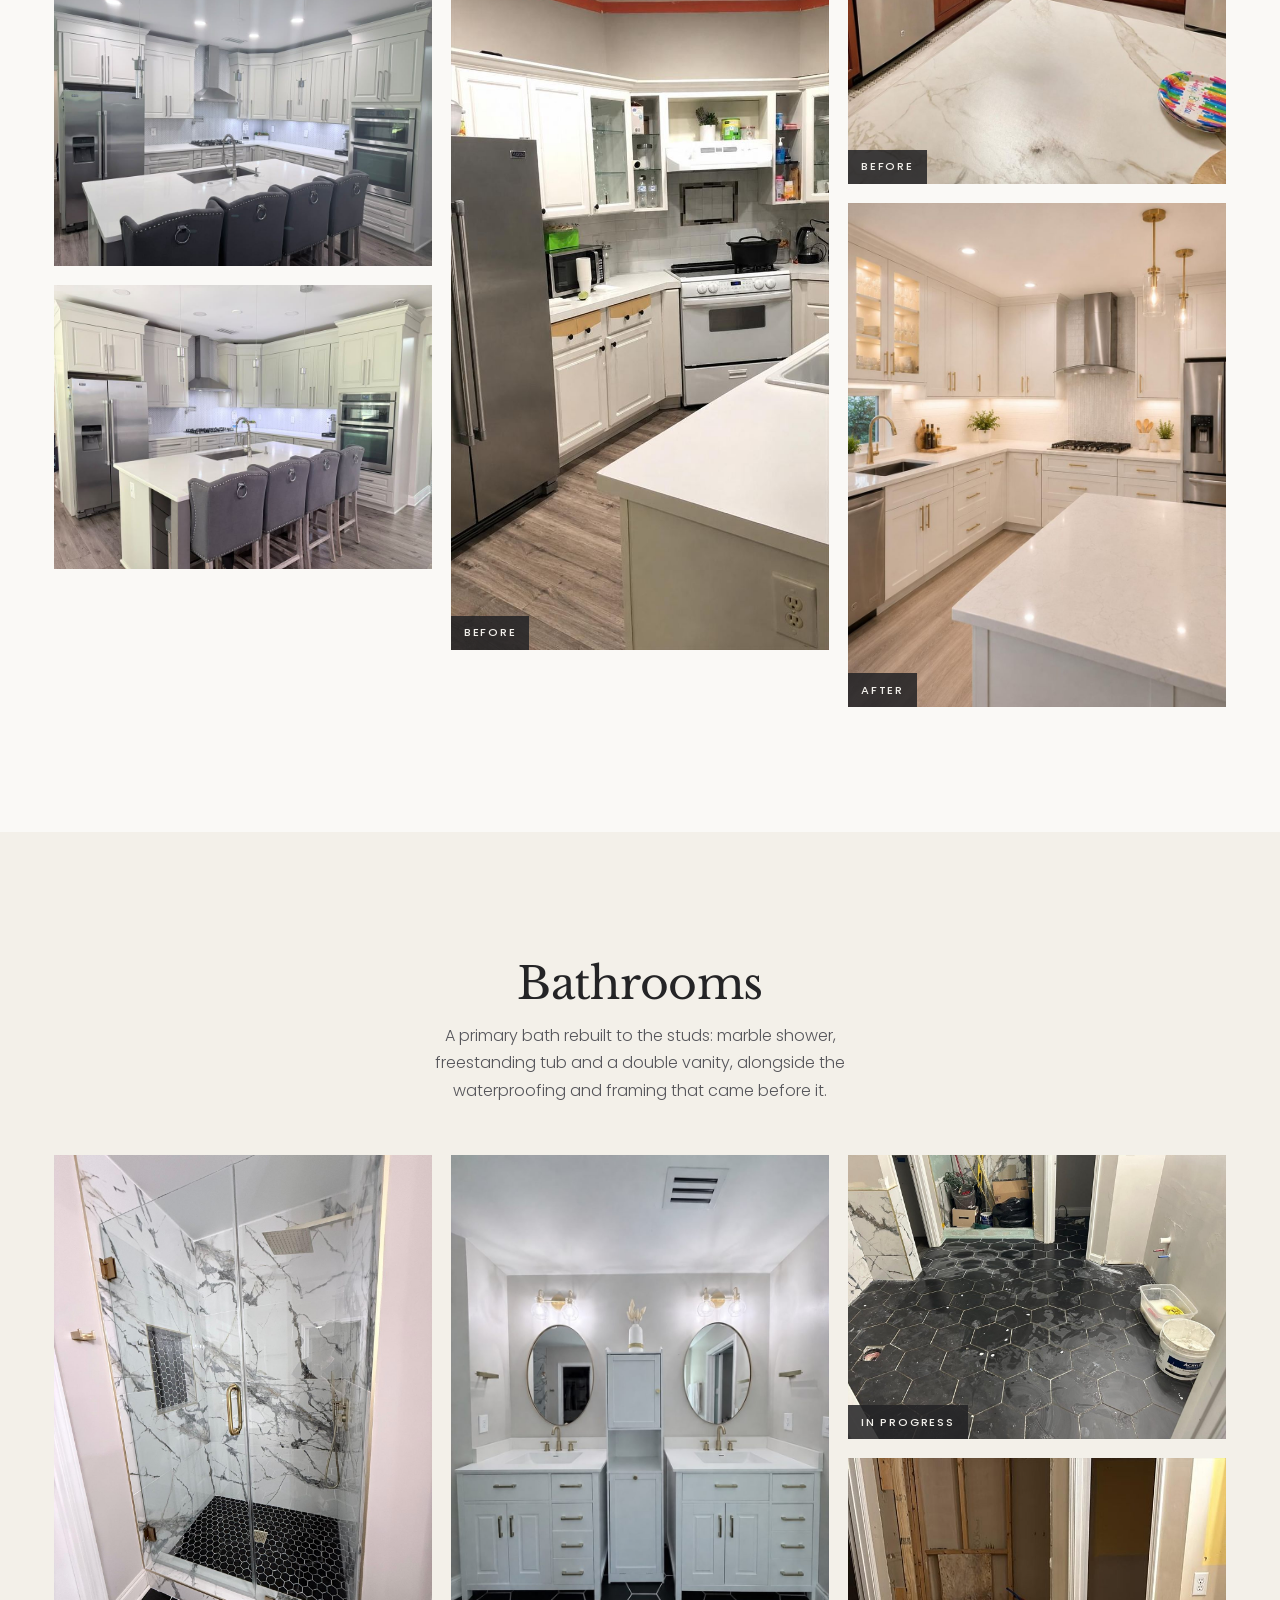
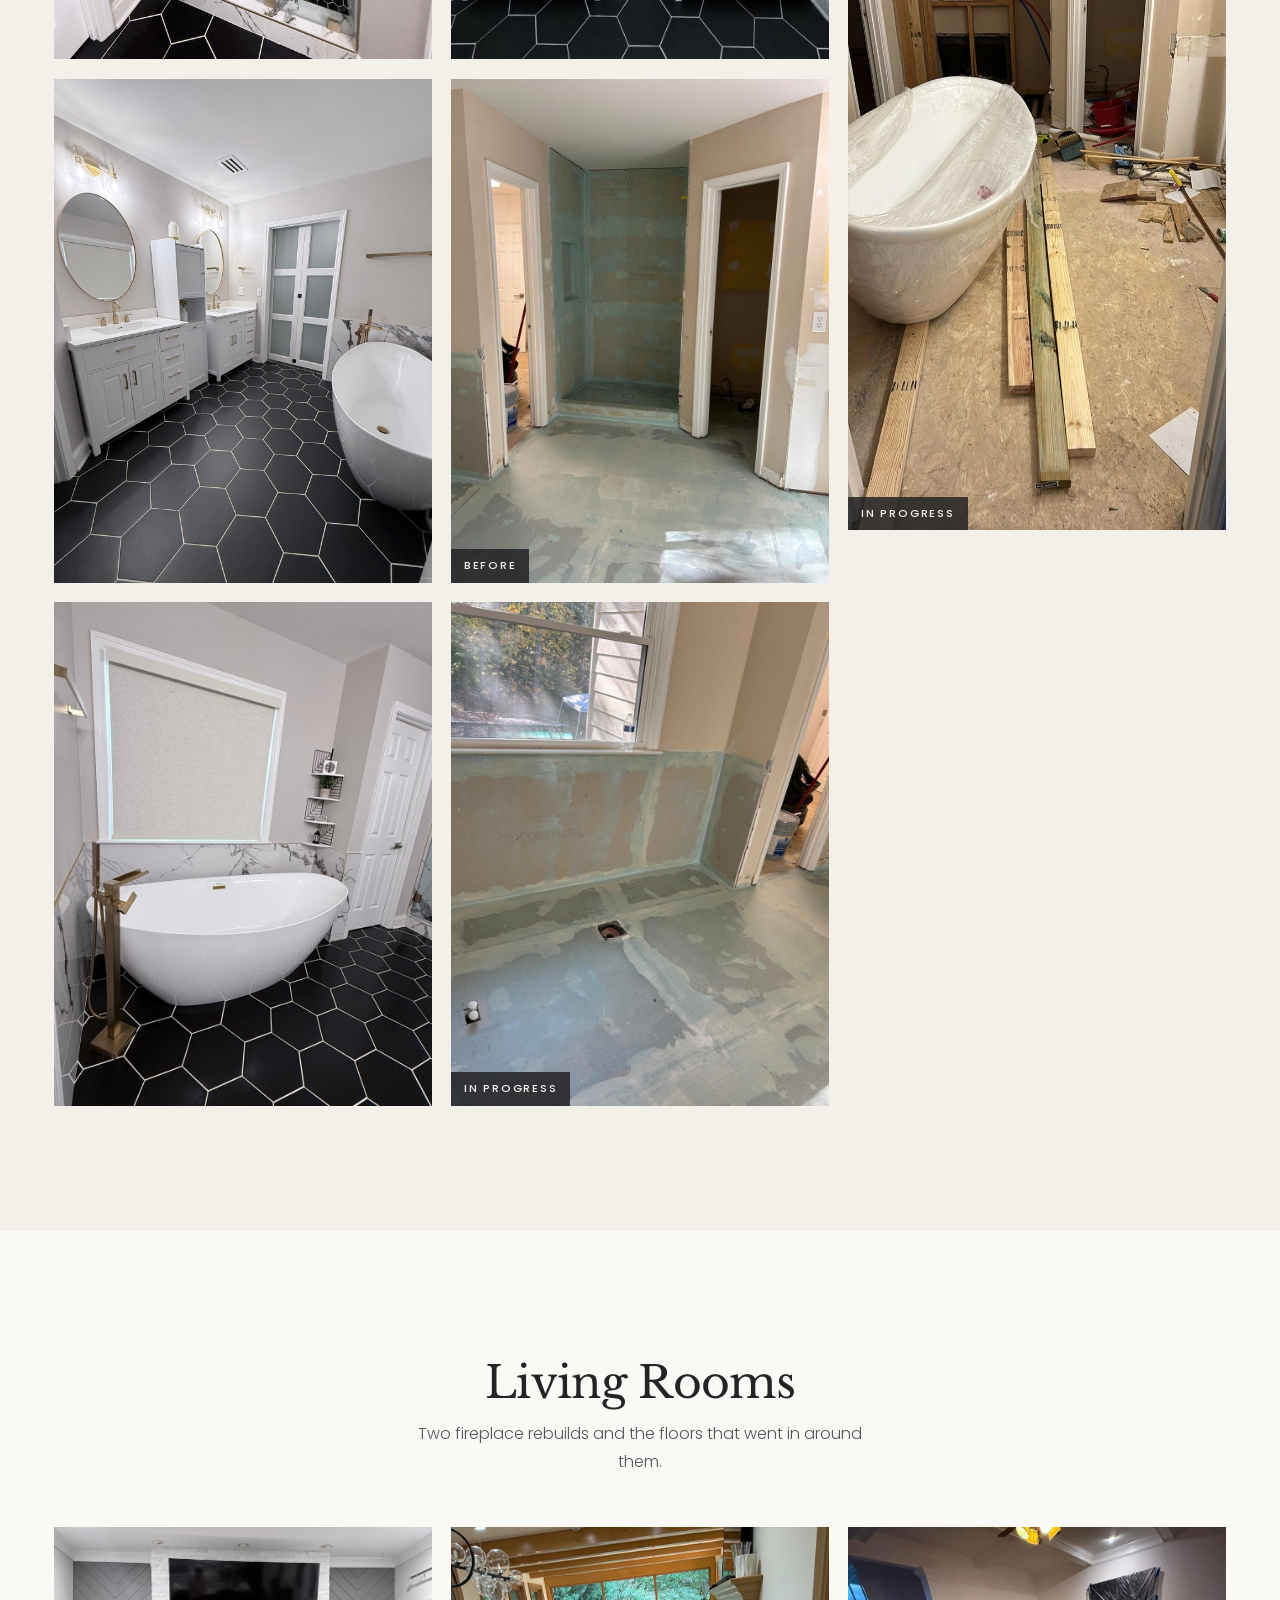
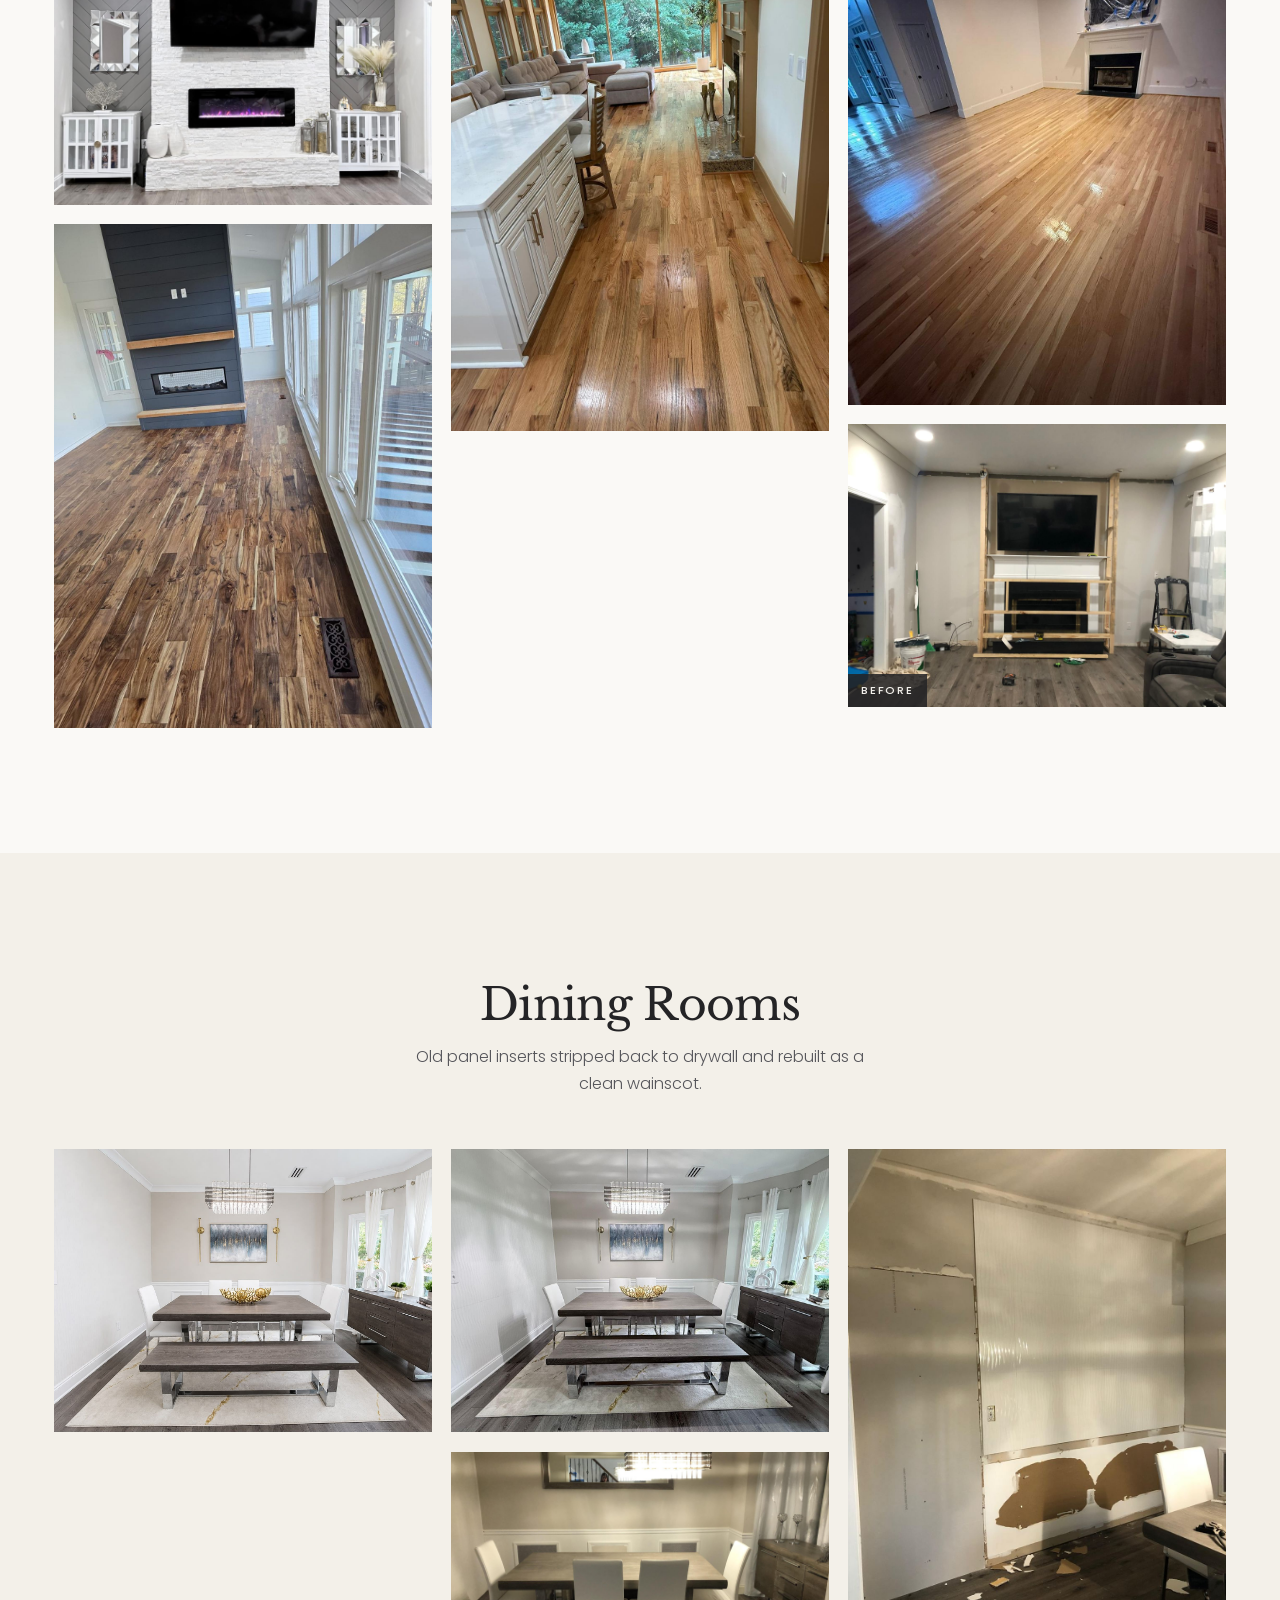
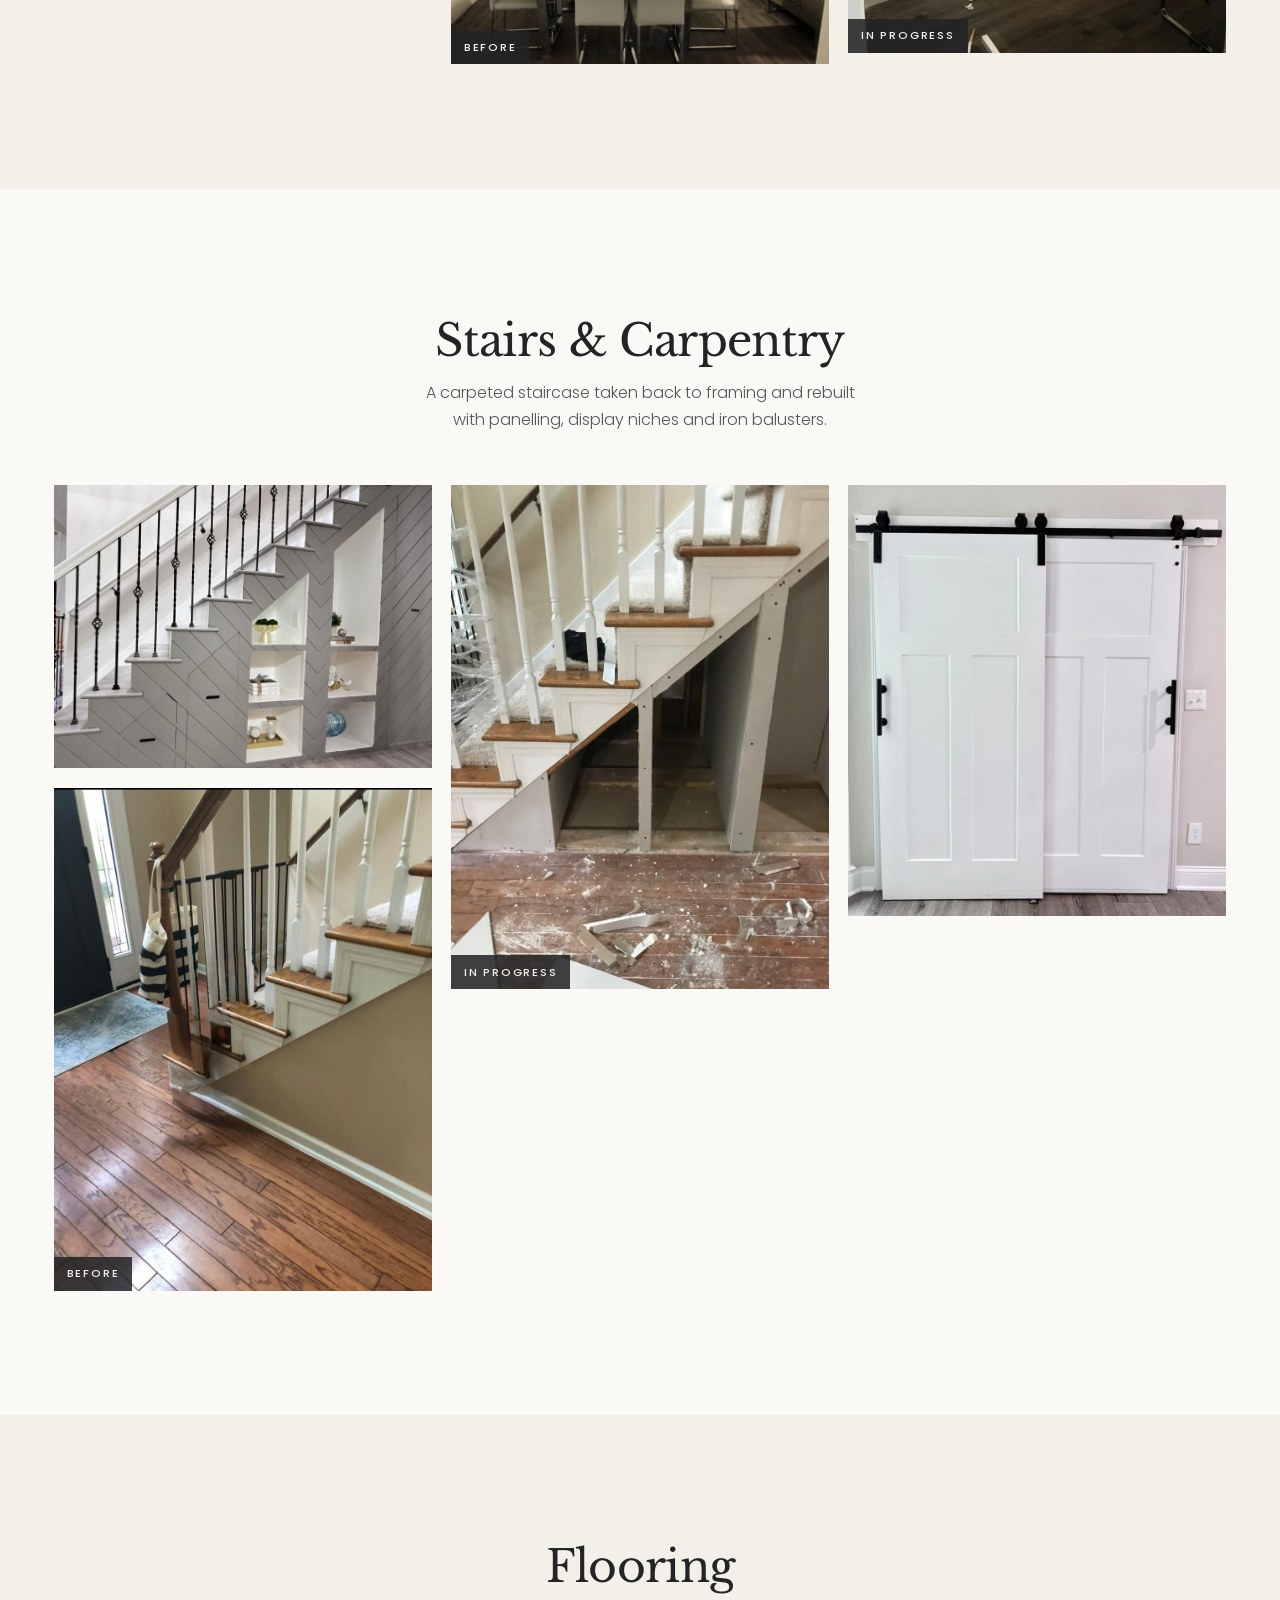
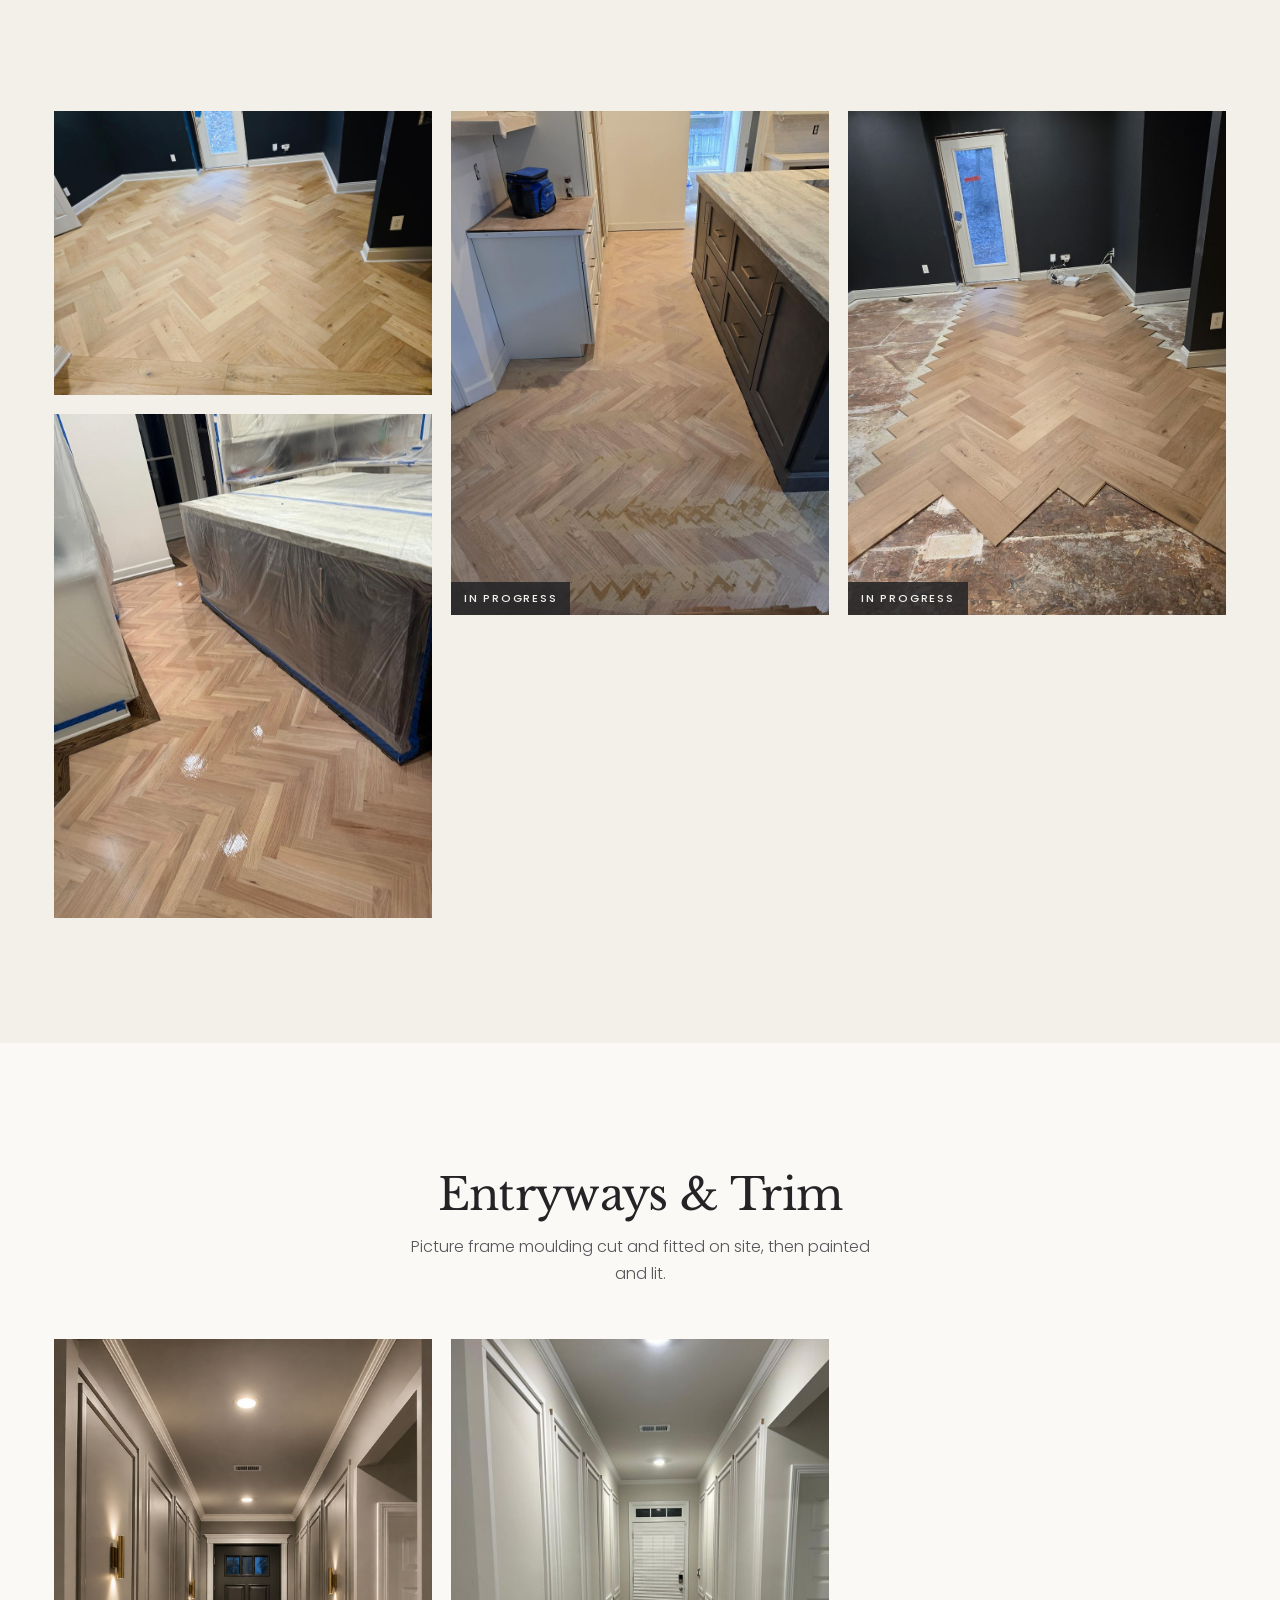
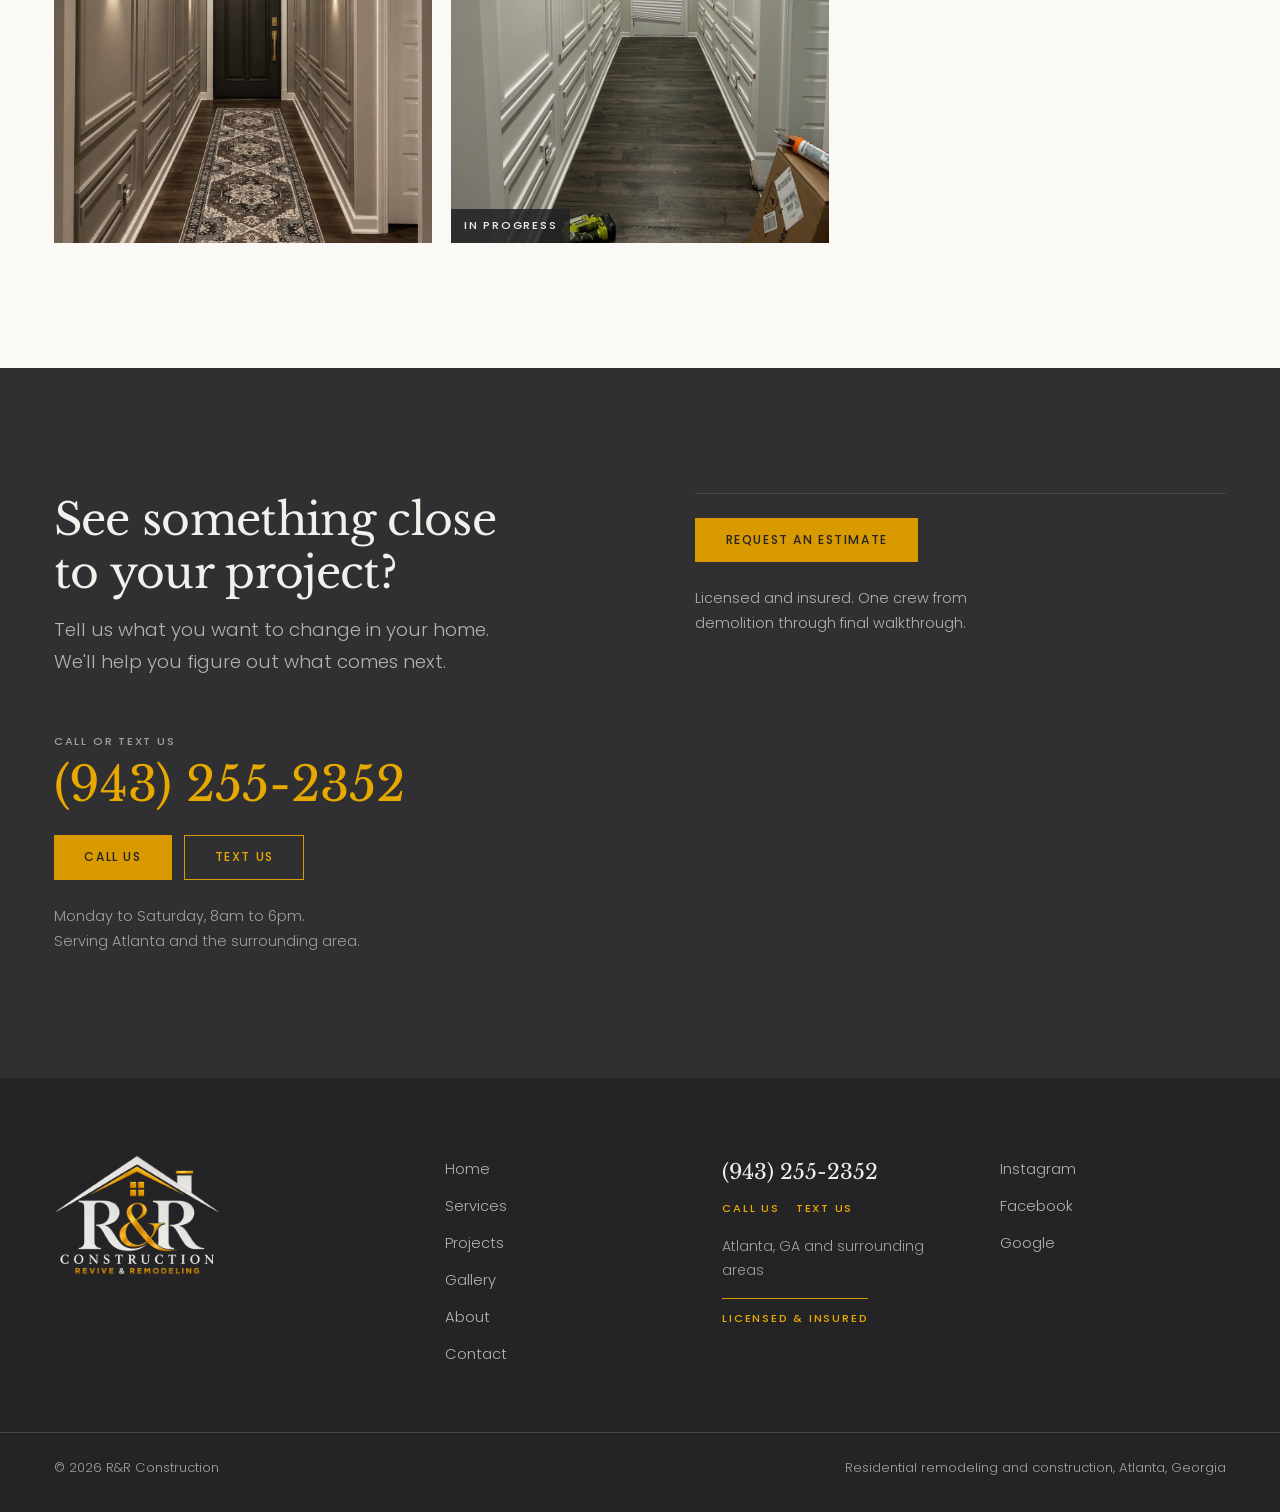
==== commit 517488f6: "Swap the dining after-photo for the one the client wants Replaces ba-dining-after.jpg in place, same" ====
--- a/gallery.html
+++ b/gallery.html
@@ -416,7 +416,7 @@
                   data-caption="Head on, with the sideboard wall on the right">
             <img src="assets/img/photos/ba-dining-after.jpg"
                  alt="Head on, with the sideboard wall on the right"
-                 width="1600" height="1200" loading="lazy" decoding="async">
+                 width="1448" height="1086" loading="lazy" decoding="async">
           </button>
         </li>
         <li class="gal-item">
